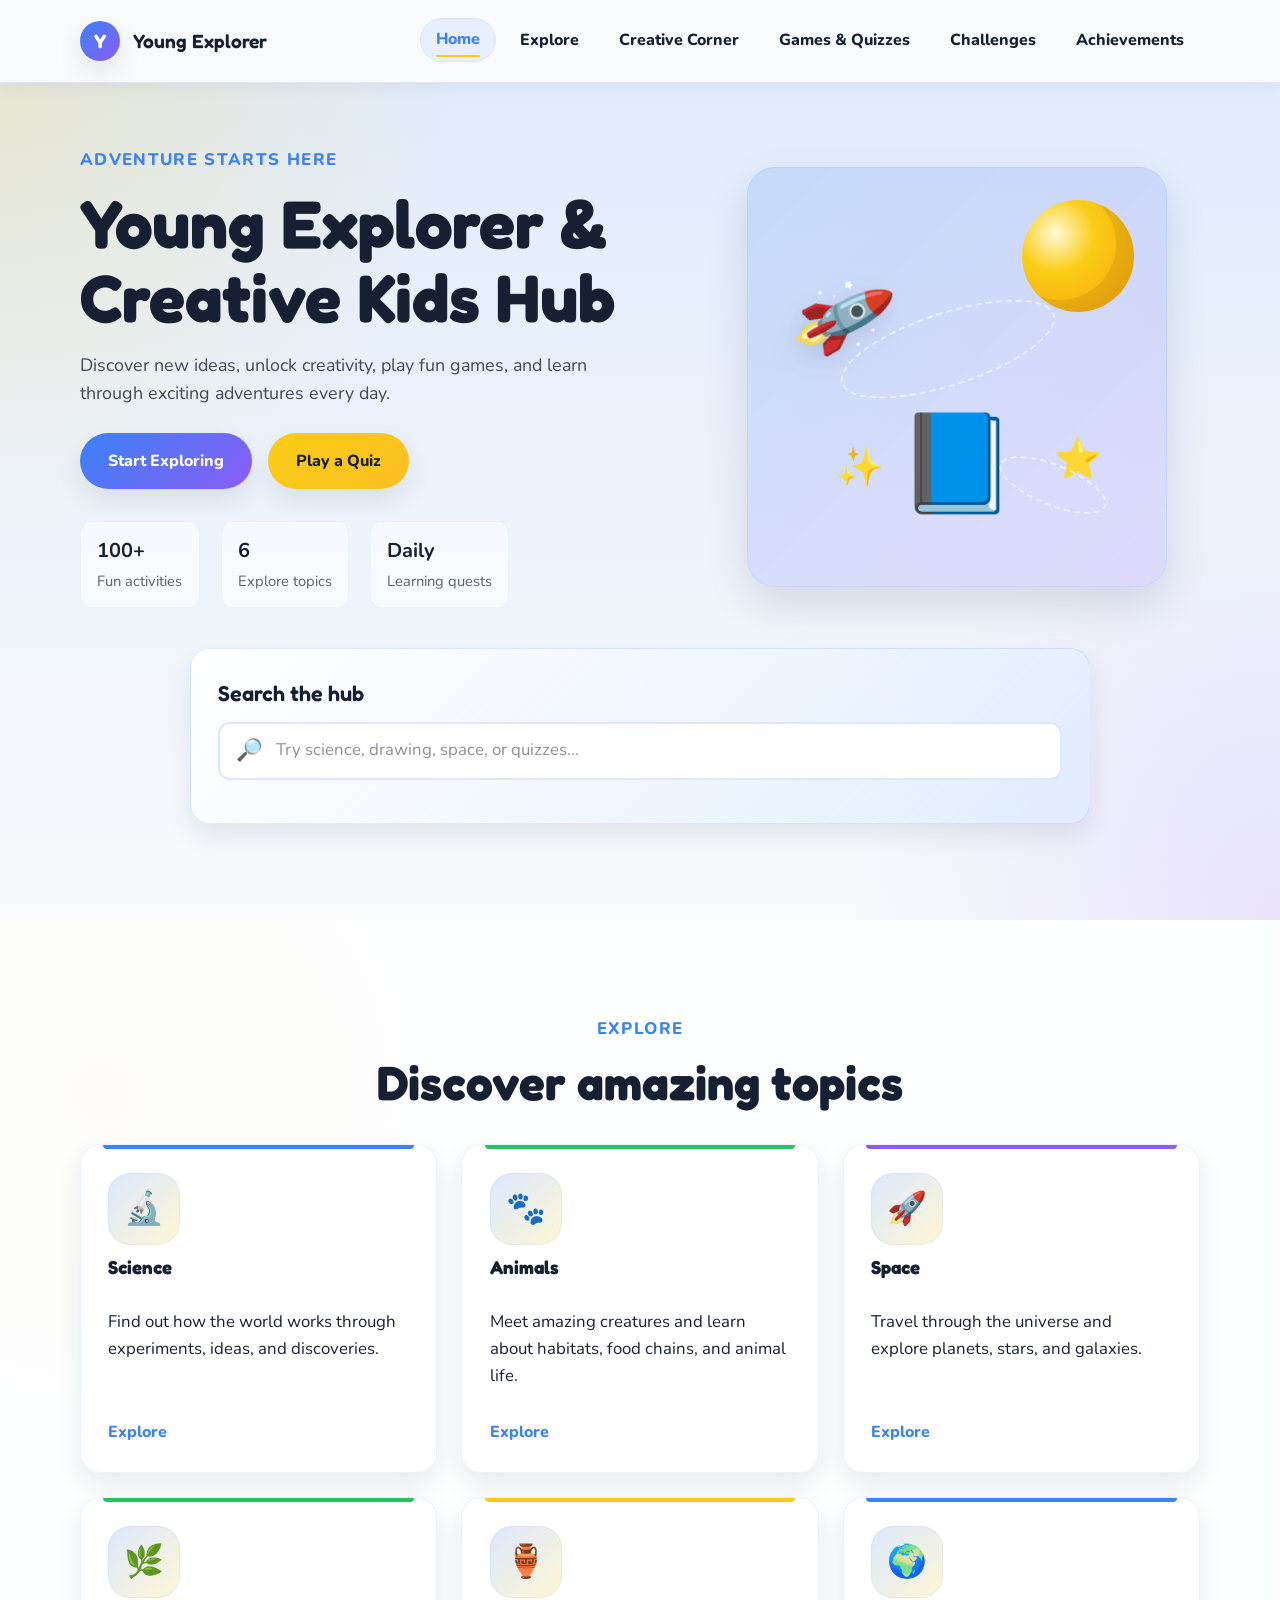
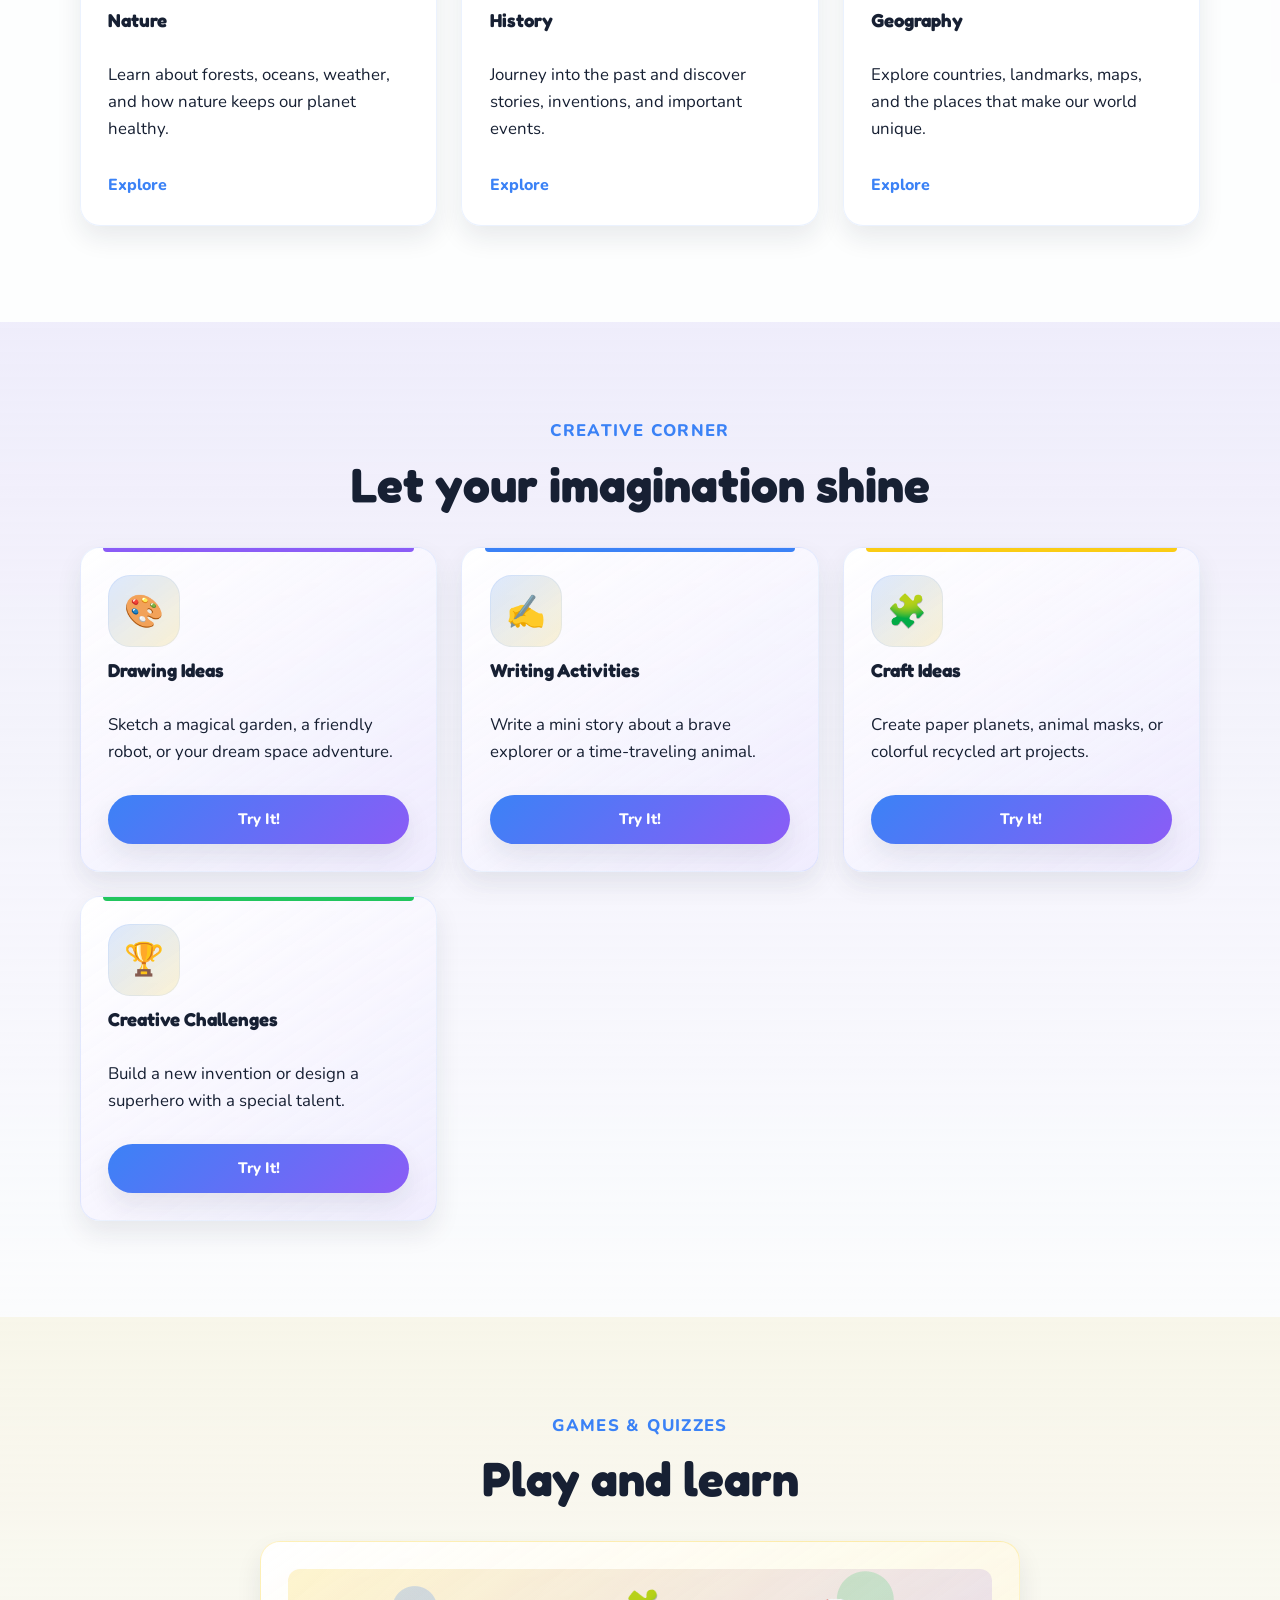
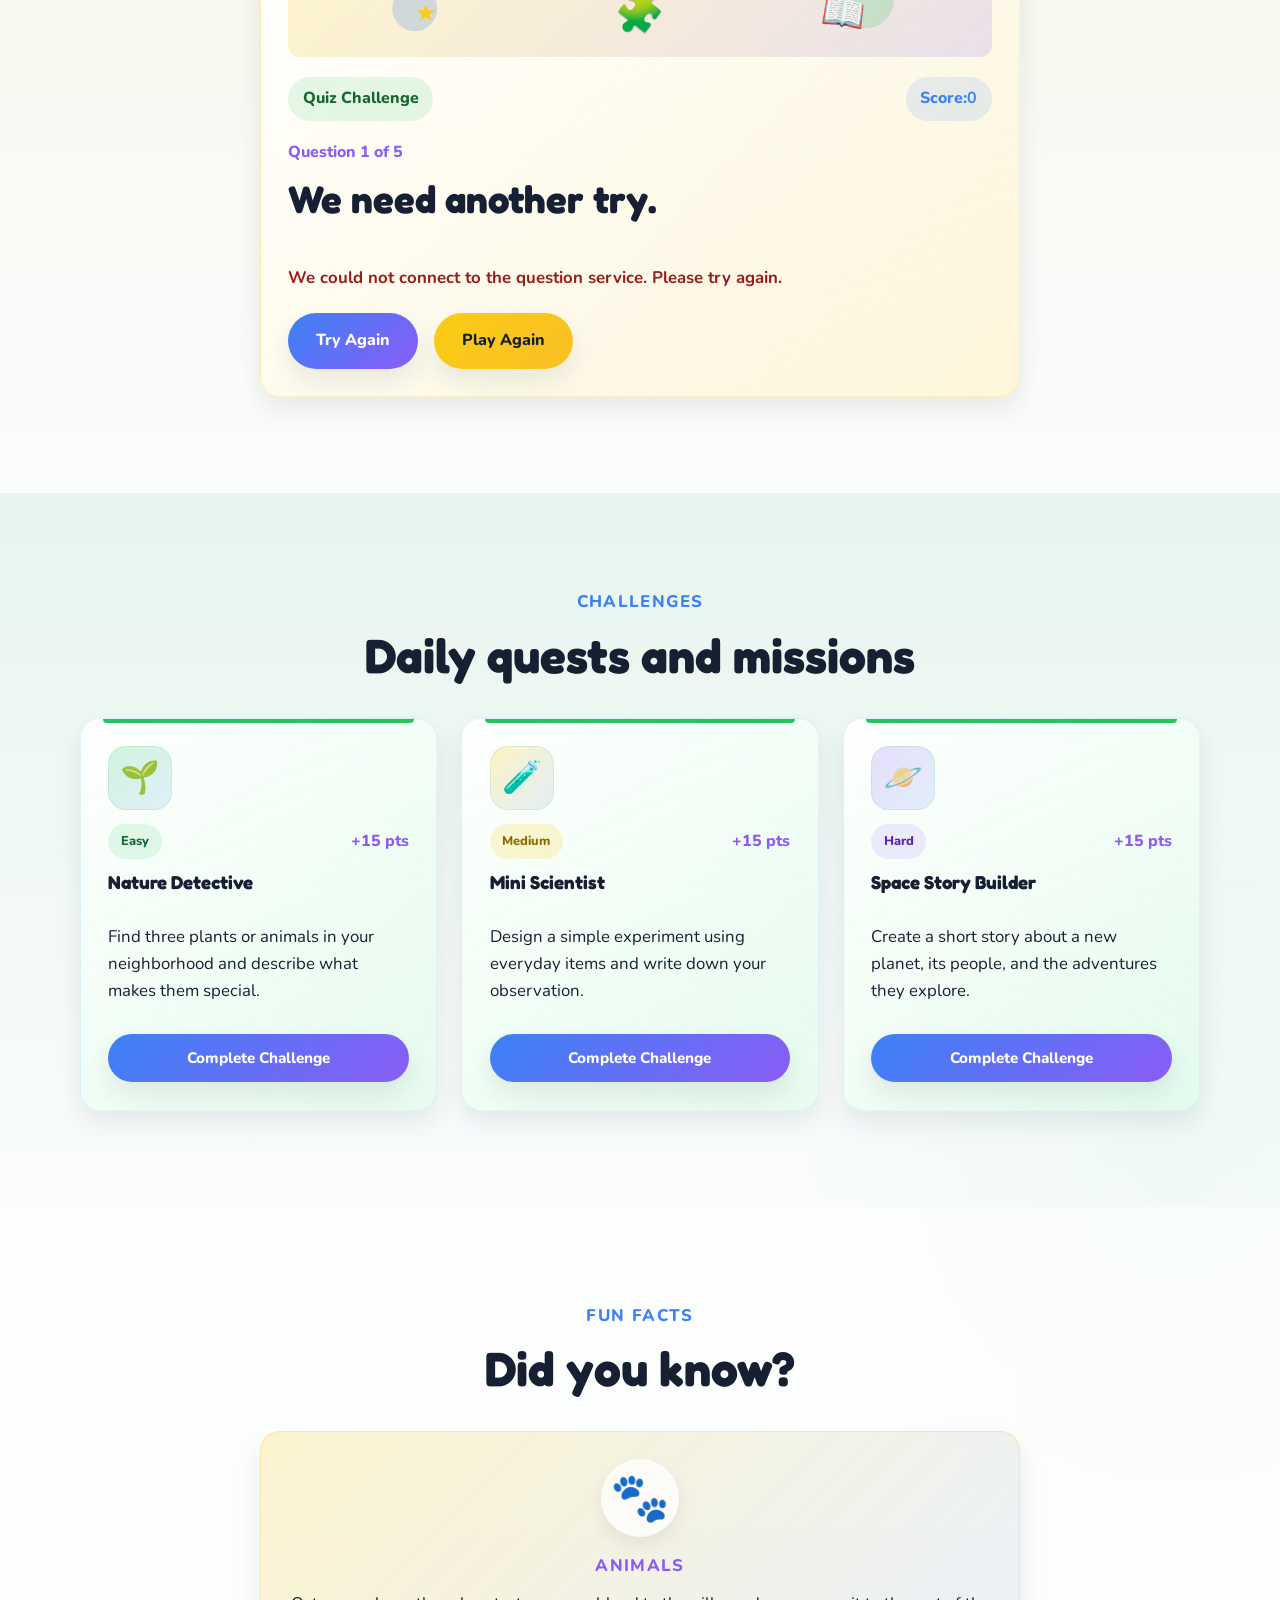
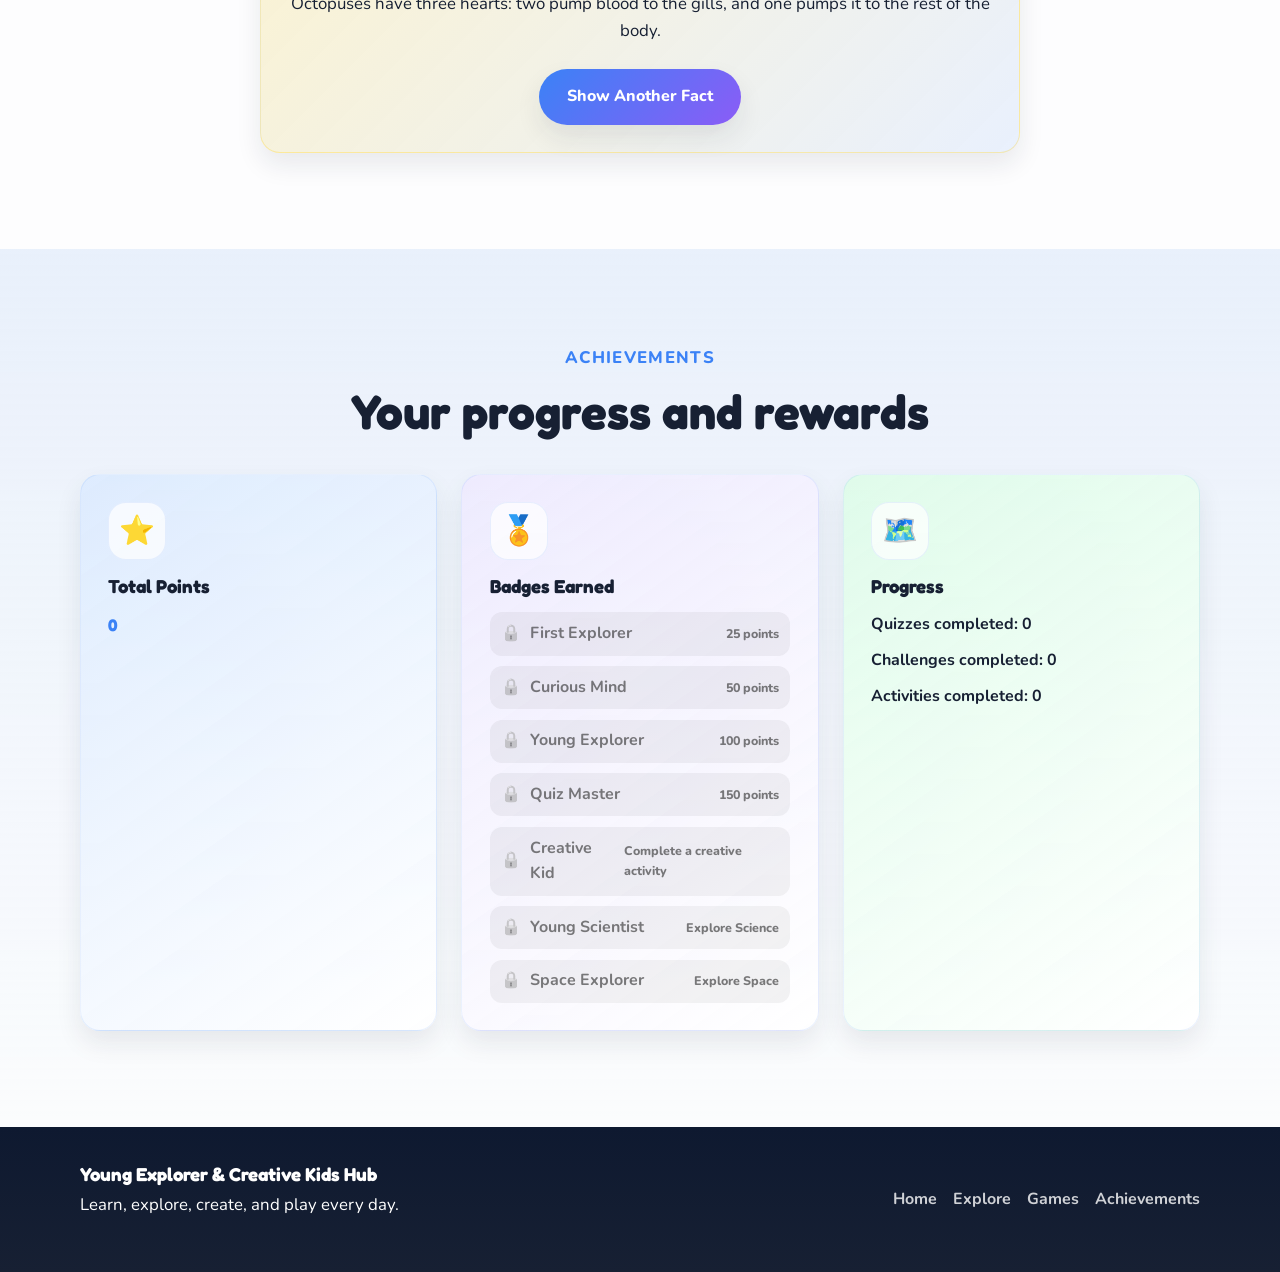
==== index.html @ 670e24b5 "Add Young Explorer Creative Kids Hub" ====
<!DOCTYPE html>
<html lang="en">
  <head>
    <meta charset="UTF-8" />
    <meta name="viewport" content="width=device-width, initial-scale=1.0" />
    <meta
      name="description"
      content="Young Explorer & Creative Kids Hub is a playful educational website for children to explore, create, learn, and earn rewards."
    />
    <title>Young Explorer & Creative Kids Hub</title>
    <link rel="preconnect" href="https://fonts.googleapis.com" />
    <link rel="preconnect" href="https://fonts.gstatic.com" crossorigin />
    <link
      href="https://fonts.googleapis.com/css2?family=Fredoka:wght@400;500;600;700&family=Nunito:wght@400;600;700;800&display=swap"
      rel="stylesheet"
    />
    <link rel="stylesheet" href="style.css?v=motion" />
  </head>
  <body>
    <header class="site-header">
      <nav class="navbar container" aria-label="Main navigation">
        <a href="#home" class="brand" aria-label="Young Explorer & Creative Kids Hub home">
          <span class="brand-mark">Y</span>
          <span>Young Explorer</span>
        </a>

        <button class="nav-toggle" aria-label="Toggle navigation menu" aria-expanded="false">
          <span></span>
          <span></span>
          <span></span>
        </button>

        <div class="nav-menu">
          <ul class="nav-list">
            <li><a href="#home">Home</a></li>
            <li><a href="#explore">Explore</a></li>
            <li><a href="#creative-corner">Creative Corner</a></li>
            <li><a href="#games">Games &amp; Quizzes</a></li>
            <li><a href="#challenges">Challenges</a></li>
            <li><a href="#achievements">Achievements</a></li>
          </ul>
        </div>
      </nav>
    </header>

    <main>
      <section id="home" class="hero-section section">
        <div class="container hero-grid">
          <div class="hero-content">
            <p class="eyebrow">Adventure starts here</p>
            <h1>Young Explorer &amp; Creative Kids Hub</h1>
            <p class="hero-text">
              Discover new ideas, unlock creativity, play fun games, and learn through exciting adventures every day.
            </p>
            <div class="hero-actions">
              <a href="#explore" class="btn btn-primary">Start Exploring</a>
              <a href="#games" class="btn btn-secondary">Play a Quiz</a>
            </div>
            <ul class="quick-stats" aria-label="Learning highlights">
              <li><strong>100+</strong><span>Fun activities</span></li>
              <li><strong>6</strong><span>Explore topics</span></li>
              <li><strong>Daily</strong><span>Learning quests</span></li>
            </ul>
          </div>

          <div class="hero-visual" aria-label="Illustration of a happy child learning and exploring">
            <div class="hero-card main-illustration">
              <div class="planet"></div>
              <div class="rocket">🚀</div>
              <div class="sparkle sparkle-one">✨</div>
              <div class="sparkle sparkle-two">⭐</div>
              <div class="book">📘</div>
            </div>
          </div>
        </div>

        <div class="container search-container">
          <div class="search-panel info-card">
            <label class="search-label" for="site-search">Search the hub</label>
            <div class="search-input-wrap">
              <span class="search-icon" aria-hidden="true">🔎</span>
              <input
                type="search"
                id="site-search"
                class="search-input"
                placeholder="Try science, drawing, space, or quizzes..."
                autocomplete="off"
              />
            </div>
            <div class="search-results" id="search-results" aria-live="polite" hidden></div>
          </div>
        </div>
      </section>

      <section id="explore" class="section">
        <div class="container">
          <div class="section-heading">
            <p class="eyebrow">Explore</p>
            <h2>Discover amazing topics</h2>
          </div>

          <div class="card-grid explore-grid">
            <article class="info-card topic-card">
              <div class="card-icon">🔬</div>
              <h3>Science</h3>
              <p>Find out how the world works through experiments, ideas, and discoveries.</p>
              <button type="button" class="text-link explore-btn" data-topic="science">Explore</button>
            </article>

            <article class="info-card topic-card">
              <div class="card-icon">🐾</div>
              <h3>Animals</h3>
              <p>Meet amazing creatures and learn about habitats, food chains, and animal life.</p>
              <button type="button" class="text-link explore-btn" data-topic="animals">Explore</button>
            </article>

            <article class="info-card topic-card">
              <div class="card-icon">🚀</div>
              <h3>Space</h3>
              <p>Travel through the universe and explore planets, stars, and galaxies.</p>
              <button type="button" class="text-link explore-btn" data-topic="space">Explore</button>
            </article>

            <article class="info-card topic-card">
              <div class="card-icon">🌿</div>
              <h3>Nature</h3>
              <p>Learn about forests, oceans, weather, and how nature keeps our planet healthy.</p>
              <button type="button" class="text-link explore-btn" data-topic="nature">Explore</button>
            </article>

            <article class="info-card topic-card">
              <div class="card-icon">🏺</div>
              <h3>History</h3>
              <p>Journey into the past and discover stories, inventions, and important events.</p>
              <button type="button" class="text-link explore-btn" data-topic="history">Explore</button>
            </article>

            <article class="info-card topic-card">
              <div class="card-icon">🌍</div>
              <h3>Geography</h3>
              <p>Explore countries, landmarks, maps, and the places that make our world unique.</p>
              <button type="button" class="text-link explore-btn" data-topic="geography">Explore</button>
            </article>
          </div>

          <aside class="topic-detail-panel info-card" id="topic-detail" aria-live="polite" hidden>
            <p class="topic-detail-label">Topic Spotlight</p>
            <h3 id="topic-detail-title">Choose a topic</h3>
            <p id="topic-detail-text">Select a category above to search for something new to learn.</p>
            <form class="topic-search-form" id="topic-search-form">
              <label class="topic-search-label" for="topic-search-input">Search <span id="selected-topic-label">this category</span></label>
              <div class="topic-search-controls">
                <input type="search" id="topic-search-input" class="topic-search-input" placeholder="Choose a category first..." autocomplete="off" disabled />
                <button type="submit" class="btn btn-small btn-primary" id="topic-search-button" disabled>Search Topic</button>
              </div>
            </form>
            <div class="topic-library-actions">
              <button type="button" class="btn btn-small btn-secondary" id="discover-topic-button" disabled>✨ Discover Something New</button>
            </div>
            <div class="topic-search-status" id="topic-search-status" aria-live="polite"></div>
            <div class="recent-searches" id="recent-searches" hidden>
              <p class="topic-result-meta">Recent Searches</p>
              <div class="recent-search-list" id="recent-search-list"></div>
            </div>
            <div class="topic-result" id="topic-result" hidden>
              <div class="topic-result-content">
                <p class="topic-result-meta" id="topic-result-meta"></p>
                <h3 id="topic-result-title"></h3>
                <p id="topic-result-explanation"></p>
              </div>
              <img class="topic-result-thumbnail" id="topic-result-thumbnail" alt="" hidden />
              <div class="related-topics" id="related-topics" hidden>
                <p class="topic-result-meta">Related Topics</p>
                <div class="related-topic-list" id="related-topic-list"></div>
              </div>
              <a class="text-link" id="topic-result-link" href="#" target="_blank" rel="noreferrer">Read more</a>
            </div>
          </aside>
        </div>
      </section>

      <section id="creative-corner" class="section section-alt">
        <div class="container">
          <div class="section-heading">
            <p class="eyebrow">Creative Corner</p>
            <h2>Let your imagination shine</h2>
          </div>

          <div class="card-grid creative-grid">
            <article class="info-card creative-card">
              <div class="card-icon">🎨</div>
              <h3>Drawing Ideas</h3>
              <p>Sketch a magical garden, a friendly robot, or your dream space adventure.</p>
              <button type="button" class="btn btn-small btn-primary creative-btn" data-activity="drawing">Try It!</button>
            </article>

            <article class="info-card creative-card">
              <div class="card-icon">✍️</div>
              <h3>Writing Activities</h3>
              <p>Write a mini story about a brave explorer or a time-traveling animal.</p>
              <button type="button" class="btn btn-small btn-primary creative-btn" data-activity="writing">Try It!</button>
            </article>

            <article class="info-card creative-card">
              <div class="card-icon">🧩</div>
              <h3>Craft Ideas</h3>
              <p>Create paper planets, animal masks, or colorful recycled art projects.</p>
              <button type="button" class="btn btn-small btn-primary creative-btn" data-activity="craft">Try It!</button>
            </article>

            <article class="info-card creative-card">
              <div class="card-icon">🏆</div>
              <h3>Creative Challenges</h3>
              <p>Build a new invention or design a superhero with a special talent.</p>
              <button type="button" class="btn btn-small btn-primary creative-btn" data-activity="challenge">Try It!</button>
            </article>
          </div>

          <aside class="creative-detail-panel info-card" id="creative-detail" aria-live="polite" hidden>
            <p class="creative-detail-label">Creative Spark</p>
            <h3 id="creative-detail-title">Drawing Ideas</h3>
            <p id="creative-detail-text">
              Draw a magical city in the clouds with colorful homes, flying cars, and a rainbow sky.
            </p>
          </aside>
        </div>
      </section>

      <section id="games" class="section">
        <div class="container">
          <div class="section-heading">
            <p class="eyebrow">Games &amp; Quizzes</p>
            <h2>Play and learn</h2>
          </div>

          <div class="quiz-panel info-card">
            <div class="section-visual quiz-visual" aria-hidden="true">
              <span class="quiz-visual-star">★</span>
              <span class="quiz-visual-puzzle">🧩</span>
              <span class="quiz-visual-book">📖</span>
            </div>
            <div class="quiz-header">
              <span class="quiz-badge">Quiz Challenge</span>
              <span class="score-pill">Score: <strong id="score-value">0</strong></span>
            </div>

            <div class="quiz-progress" id="quiz-progress">Preparing question 1 of 5...</div>
            <h3 class="quiz-question" id="quiz-question">Loading a fresh question...</h3>

            <div class="quiz-options" id="quiz-options" aria-label="Quiz answer choices">
              <button type="button" class="quiz-option" data-index="0">Earth</button>
              <button type="button" class="quiz-option" data-index="1">Mars</button>
              <button type="button" class="quiz-option" data-index="2">Venus</button>
              <button type="button" class="quiz-option" data-index="3">Jupiter</button>
            </div>

            <div class="quiz-feedback" id="quiz-feedback" aria-live="polite" aria-busy="true">
              Finding a new question for you...
            </div>

            <div class="quiz-actions">
              <button type="button" class="btn btn-primary" id="next-btn" hidden>Next Question</button>
              <button type="button" class="btn btn-secondary" id="play-again-btn">Play Again</button>
            </div>
          </div>
        </div>
      </section>

      <section id="challenges" class="section section-alt">
        <div class="container">
          <div class="section-heading">
            <p class="eyebrow">Challenges</p>
            <h2>Daily quests and missions</h2>
          </div>

          <div class="card-grid challenge-grid">
            <article class="info-card challenge-card" data-challenge-id="nature-detective">
              <div class="challenge-visual" aria-hidden="true">🌱</div>
              <div class="challenge-topline">
                <span class="challenge-tag easy">Easy</span>
                <span class="points">+15 pts</span>
              </div>
              <h3>Nature Detective</h3>
              <p>Find three plants or animals in your neighborhood and describe what makes them special.</p>
              <button type="button" class="btn btn-small btn-primary challenge-complete-btn" data-challenge-id="nature-detective">Complete Challenge</button>
            </article>

            <article class="info-card challenge-card" data-challenge-id="mini-scientist">
              <div class="challenge-visual" aria-hidden="true">🧪</div>
              <div class="challenge-topline">
                <span class="challenge-tag medium">Medium</span>
                <span class="points">+15 pts</span>
              </div>
              <h3>Mini Scientist</h3>
              <p>Design a simple experiment using everyday items and write down your observation.</p>
              <button type="button" class="btn btn-small btn-primary challenge-complete-btn" data-challenge-id="mini-scientist">Complete Challenge</button>
            </article>

            <article class="info-card challenge-card" data-challenge-id="space-story-builder">
              <div class="challenge-visual" aria-hidden="true">🪐</div>
              <div class="challenge-topline">
                <span class="challenge-tag hard">Hard</span>
                <span class="points">+15 pts</span>
              </div>
              <h3>Space Story Builder</h3>
              <p>Create a short story about a new planet, its people, and the adventures they explore.</p>
              <button type="button" class="btn btn-small btn-primary challenge-complete-btn" data-challenge-id="space-story-builder">Complete Challenge</button>
            </article>
          </div>
        </div>
      </section>

      <section id="fun-facts" class="section">
        <div class="container">
          <div class="section-heading">
            <p class="eyebrow">Fun Facts</p>
            <h2>Did you know?</h2>
          </div>

          <div class="fact-card info-card">
            <div class="fact-icon" id="fact-icon" aria-hidden="true">🐾</div>
            <p class="fact-category" id="fact-category">Animals</p>
            <p class="fact-text" id="fact-text">
              Octopuses have three hearts: two pump blood to the gills, and one pumps it to the rest of the body.
            </p>
            <button type="button" class="btn btn-primary" id="another-fact-btn">Show Another Fact</button>
          </div>
        </div>
      </section>

      <section id="achievements" class="section section-alt">
        <div class="container">
          <div class="section-heading">
            <p class="eyebrow">Achievements</p>
            <h2>Your progress and rewards</h2>
          </div>

          <div class="achievements-grid">
            <div class="achievement-summary info-card">
              <div class="achievement-visual" aria-hidden="true">⭐</div>
              <h3>Total Points</h3>
              <p class="big-number" id="total-points-value">0</p>
            </div>

            <div class="achievement-summary info-card">
              <div class="achievement-visual" aria-hidden="true">🏅</div>
              <h3>Badges Earned</h3>
              <ul class="badge-list" id="badge-list" aria-live="polite"></ul>
            </div>

            <div class="achievement-summary info-card">
              <div class="achievement-visual" aria-hidden="true">🗺️</div>
              <h3>Progress</h3>
              <ul class="stat-list">
                <li>Quizzes completed: <strong id="quizzes-completed">0</strong></li>
                <li>Challenges completed: <strong id="challenges-completed">0</strong></li>
                <li>Activities completed: <strong id="activities-completed">0</strong></li>
              </ul>
            </div>
          </div>
        </div>
      </section>
    </main>

    <footer class="site-footer">
      <div class="container footer-content">
        <div>
          <h3>Young Explorer &amp; Creative Kids Hub</h3>
          <p>Learn, explore, create, and play every day.</p>
        </div>
        <nav aria-label="Footer navigation">
          <ul class="footer-links">
            <li><a href="#home">Home</a></li>
            <li><a href="#explore">Explore</a></li>
            <li><a href="#games">Games</a></li>
            <li><a href="#achievements">Achievements</a></li>
          </ul>
        </nav>
      </div>
    </footer>

    <script src="script.js?v=topic-explorer"></script>
  </body>
</html>
---- style.css ----
:root {
  --sky-blue: #3B82F6;
  --bright-yellow: #FACC15;
  --green: #22C55E;
  --purple: #8B5CF6;
  --light-bg: #F8FAFC;
  --dark-navy: #172033;
  --white: #FFFFFF;
  --light-blue: #DBEAFE;
  --light-yellow: #FEF3C7;
  --light-green: #DCFCE7;
  --light-purple: #EDE9FE;
  --shadow-soft: 0 18px 42px rgba(23, 32, 51, 0.13);
  --shadow-card: 0 12px 26px rgba(23, 32, 51, 0.09);
  --shadow-hover: 0 20px 34px rgba(23, 32, 51, 0.14);
  --radius-lg: 28px;
  --radius-md: 20px;
  --radius-sm: 12px;
}

* {
  box-sizing: border-box;
}

@keyframes fadeUp {
  from {
    opacity: 0;
    transform: translateY(14px);
  }
  to {
    opacity: 1;
    transform: translateY(0);
  }
}

@keyframes visualFloat {
  0%,
  100% {
    transform: translateY(0) rotate(0deg);
  }
  50% {
    transform: translateY(-6px) rotate(1deg);
  }
}

@keyframes rocketFloat {
  0%,
  100% {
    transform: translateY(0) rotate(18deg);
  }
  50% {
    transform: translateY(-6px) rotate(20deg);
  }
}

@keyframes bookFloat {
  0%,
  100% {
    transform: translateX(-50%) translateY(0);
  }
  50% {
    transform: translateX(-50%) translateY(-5px);
  }
}

@keyframes contentReveal {
  from {
    opacity: 0;
    transform: translateY(8px);
  }
  to {
    opacity: 1;
    transform: translateY(0);
  }
}

@keyframes badgeUnlock {
  0% {
    opacity: 0.5;
    transform: scale(0.96);
  }
  60% {
    transform: scale(1.03);
  }
  100% {
    opacity: 1;
    transform: scale(1);
  }
}

html {
  scroll-behavior: smooth;
}

main section[id] {
  scroll-margin-top: 90px;
}

body {
  margin: 0;
  font-family: "Nunito", sans-serif;
  background:
    radial-gradient(circle at 8% 18%, rgba(250, 204, 21, 0.08), transparent 22rem),
    radial-gradient(circle at 92% 72%, rgba(34, 197, 94, 0.07), transparent 24rem),
    var(--light-bg);
  color: var(--dark-navy);
  line-height: 1.6;
}

img {
  max-width: 100%;
  display: block;
}

a {
  color: inherit;
  text-decoration: none;
}

a:focus-visible,
button:focus-visible {
  outline: 3px solid var(--sky-blue);
  box-shadow: 0 0 0 6px rgba(250, 204, 21, 0.42);
  outline-offset: 3px;
}

button,
input {
  font: inherit;
}

h1,
h2,
h3 {
  margin-top: 0;
  font-family: "Fredoka", sans-serif;
  line-height: 1.1;
  color: var(--dark-navy);
}

p {
  margin-top: 0;
}

.container {
  width: min(1120px, calc(100% - 2rem));
  margin: 0 auto;
}

.section {
  position: relative;
  padding: 6rem 0;
}

.section-alt {
  background: linear-gradient(180deg, rgba(59, 130, 246, 0.06), rgba(139, 92, 246, 0.04));
}

#explore {
  background: rgba(255, 255, 255, 0.7);
}

#creative-corner {
  background: linear-gradient(180deg, rgba(139, 92, 246, 0.08), rgba(255, 255, 255, 0.4));
}

#games {
  background: linear-gradient(180deg, rgba(250, 204, 21, 0.08), rgba(255, 255, 255, 0.4));
}

#challenges {
  background: linear-gradient(180deg, rgba(34, 197, 94, 0.08), rgba(255, 255, 255, 0.4));
}

#fun-facts {
  background: rgba(255, 255, 255, 0.7);
}

#achievements {
  background: linear-gradient(180deg, rgba(59, 130, 246, 0.08), rgba(255, 255, 255, 0.4));
}

.section-heading {
  margin-bottom: 2.25rem;
  text-align: center;
}

.eyebrow {
  margin-bottom: 0.8rem;
  font-size: 0.85rem;
  font-weight: 800;
  letter-spacing: 0.08em;
  text-transform: uppercase;
  color: var(--sky-blue);
}

.section-heading h2 {
  margin-bottom: 0;
  font-size: clamp(2rem, 4vw, 3rem);
}

.site-header {
  position: sticky;
  top: 0;
  z-index: 20;
  background: rgba(248, 250, 252, 0.88);
  backdrop-filter: blur(14px);
  border-bottom: 1px solid rgba(59, 130, 246, 0.14);
  box-shadow: 0 4px 18px rgba(23, 32, 51, 0.05);
}

.navbar {
  display: flex;
  align-items: center;
  justify-content: space-between;
  gap: 1rem;
  min-height: 82px;
}

.brand {
  display: inline-flex;
  align-items: center;
  gap: 0.8rem;
  font-family: "Fredoka", sans-serif;
  font-size: 1.2rem;
  font-weight: 600;
}

.brand-mark {
  display: inline-flex;
  align-items: center;
  justify-content: center;
  width: 2.5rem;
  height: 2.5rem;
  border-radius: 50%;
  background: linear-gradient(135deg, var(--sky-blue), var(--purple));
  color: var(--white);
  font-weight: 700;
  box-shadow: var(--shadow-card);
}

.nav-menu {
  display: flex;
  align-items: center;
}

.nav-list {
  display: flex;
  align-items: center;
  gap: 0.5rem;
  list-style: none;
  margin: 0;
  padding: 0;
}

.nav-list a {
  position: relative;
  display: inline-flex;
  align-items: center;
  justify-content: center;
  min-height: 44px;
  padding: 0.6rem 1rem;
  border-radius: 999px;
  font-weight: 800;
  color: var(--dark-navy);
  transition: background-color 0.2s ease, color 0.2s ease, transform 0.2s ease, box-shadow 0.2s ease;
}

.nav-list a:hover,
.nav-list a:focus-visible,
.nav-list a.active {
  background: rgba(59, 130, 246, 0.09);
  color: var(--sky-blue);
  transform: translateY(-1px);
  box-shadow: inset 0 0 0 1px rgba(59, 130, 246, 0.08);
}

.nav-list a::after {
  position: absolute;
  right: 1rem;
  bottom: 0.35rem;
  left: 1rem;
  height: 2px;
  border-radius: 2px;
  background: var(--bright-yellow);
  content: "";
  transform: scaleX(0);
  transition: transform 0.2s ease;
}

.nav-list a:hover::after,
.nav-list a:focus-visible::after,
.nav-list a.active::after {
  transform: scaleX(1);
}

.nav-toggle {
  display: none;
  width: 48px;
  height: 48px;
  border: 0;
  border-radius: 14px;
  background: linear-gradient(135deg, var(--light-blue), rgba(59, 130, 246, 0.12));
  cursor: pointer;
  box-shadow: var(--shadow-card);
}

.nav-toggle span {
  display: block;
  width: 22px;
  height: 2.5px;
  margin: 5px auto;
  background: var(--dark-navy);
  border-radius: 2px;
}

.hero-section {
  padding-top: 4rem;
  background:
    radial-gradient(circle at top left, rgba(250, 204, 21, 0.18), transparent 30%),
    radial-gradient(circle at bottom right, rgba(139, 92, 246, 0.14), transparent 28%),
    linear-gradient(180deg, rgba(59, 130, 246, 0.12), rgba(248, 250, 252, 1));
}

.hero-grid {
  display: grid;
  grid-template-columns: 1.1fr 0.9fr;
  gap: 2.5rem;
  align-items: center;
}

.hero-content,
.hero-visual,
.search-container {
  animation: fadeUp 0.6s ease both;
}

.hero-visual {
  animation-delay: 0.12s;
}

.search-container {
  animation-delay: 0.22s;
}

.search-container {
  margin-top: 2.5rem;
}

.info-card.search-panel {
  max-width: 900px;
  margin: 0 auto;
  background: linear-gradient(135deg, rgba(255, 255, 255, 0.98), rgba(219, 234, 254, 0.72));
  border: 1px solid rgba(59, 130, 246, 0.14);
}

.search-label {
  display: block;
  margin-bottom: 0.7rem;
  font-family: "Fredoka", sans-serif;
  font-size: 1.35rem;
  font-weight: 600;
}

.search-input-wrap {
  display: flex;
  align-items: center;
  gap: 0.7rem;
  min-height: 58px;
  padding: 0 1rem;
  border: 2px solid rgba(59, 130, 246, 0.18);
  border-radius: var(--radius-sm);
  background: var(--white);
  transition: border-color 0.2s ease, box-shadow 0.2s ease;
}

.search-input-wrap:focus-within {
  border-color: var(--sky-blue);
  box-shadow: 0 0 0 4px rgba(59, 130, 246, 0.12);
}

.search-icon {
  font-size: 1.35rem;
}

.search-input {
  width: 100%;
  min-width: 0;
  border: 0;
  outline: 0;
  color: var(--dark-navy);
  background: transparent;
  font-size: 1.05rem;
}

.search-input::placeholder {
  color: rgba(23, 32, 51, 0.5);
}

.search-results {
  display: grid;
  gap: 0.75rem;
  margin-top: 1rem;
}

.search-result,
.search-empty {
  padding: 0.95rem 1rem;
  border-radius: var(--radius-sm);
  background: rgba(59, 130, 246, 0.06);
}

.search-result {
  display: flex;
  align-items: center;
  justify-content: space-between;
  gap: 1rem;
}

.search-result h3 {
  margin-bottom: 0.2rem;
  font-size: 1.1rem;
}

.search-result p,
.search-empty {
  margin-bottom: 0;
  color: rgba(23, 32, 51, 0.72);
}

.search-result-category {
  margin: 0;
  color: var(--purple);
  font-size: 0.78rem;
  font-weight: 800;
  letter-spacing: 0.06em;
  text-transform: uppercase;
}

.hero-content h1 {
  font-size: clamp(2.5rem, 6vw, 4.2rem);
  margin-bottom: 1rem;
}

.eyebrow,
.hero-text,
.info-card p,
.fact-text,
.site-footer p,
.quiz-feedback {
  font-size: 1.05rem;
}

.hero-text {
  max-width: 560px;
  color: rgba(23, 32, 51, 0.8);
  margin-bottom: 1.6rem;
  font-size: 1.12rem;
}

.hero-actions {
  display: flex;
  flex-wrap: wrap;
  gap: 1rem;
  margin-bottom: 2rem;
}

.btn {
  display: inline-flex;
  align-items: center;
  justify-content: center;
  border: none;
  border-radius: 999px;
  padding: 0.95rem 1.75rem;
  font-size: 1rem;
  font-weight: 800;
  cursor: pointer;
  transition: transform 0.2s ease, box-shadow 0.2s ease, filter 0.2s ease;
  box-shadow: var(--shadow-card);
}

.btn:hover,
.btn:focus-visible {
  transform: translateY(-2px);
  filter: saturate(1.12) brightness(1.03);
  box-shadow: var(--shadow-hover);
}

.btn:active {
  transform: translateY(0);
  box-shadow: var(--shadow-card);
}

.btn:active {
  scale: 0.98;
}

.btn-small {
  padding: 0.75rem 1.2rem;
  font-size: 0.95rem;
}

.btn-primary {
  background: linear-gradient(135deg, var(--sky-blue), var(--purple));
  color: var(--white);
}

.btn-secondary {
  background: linear-gradient(135deg, var(--bright-yellow), #fbbf24);
  color: var(--dark-navy);
}

.quick-stats {
  list-style: none;
  display: flex;
  flex-wrap: wrap;
  gap: 1.3rem;
  margin: 0;
  padding: 0;
}

.quick-stats li {
  display: flex;
  flex-direction: column;
  gap: 0.2rem;
  min-width: 120px;
  padding: 0.8rem 1rem;
  background: rgba(255, 255, 255, 0.5);
  border-radius: var(--radius-sm);
  border: 1px solid rgba(23, 32, 51, 0.04);
}

.quick-stats strong {
  font-size: 1.25rem;
  color: var(--dark-navy);
}

.quick-stats span {
  color: rgba(23, 32, 51, 0.7);
  font-size: 0.92rem;
}

.hero-visual {
  display: flex;
  justify-content: center;
}

.hero-card {
  position: relative;
  width: min(420px, 100%);
  min-height: 420px;
  border-radius: var(--radius-lg);
  background: linear-gradient(135deg, rgba(59, 130, 246, 0.18), rgba(139, 92, 246, 0.16));
  box-shadow: var(--shadow-soft);
  overflow: hidden;
  border: 1px solid rgba(59, 130, 246, 0.08);
}

.hero-card::before,
.hero-card::after {
  position: absolute;
  border: 2px dashed rgba(255, 255, 255, 0.55);
  border-radius: 50%;
  content: "";
}

.hero-card::before {
  width: 220px;
  height: 70px;
  top: 9rem;
  left: 5.5rem;
  transform: rotate(-18deg);
}

.hero-card::after {
  width: 110px;
  height: 38px;
  right: 3.5rem;
  bottom: 5rem;
  transform: rotate(22deg);
}

.hero-card .planet {
  animation: visualFloat 4.8s ease-in-out infinite;
}

.hero-card .rocket {
  animation: rocketFloat 4.8s ease-in-out 0.6s infinite;
}

.hero-card .book {
  animation: bookFloat 4.8s ease-in-out 1.1s infinite;
}

.planet {
  position: absolute;
  right: 2rem;
  top: 2rem;
  width: 112px;
  height: 112px;
  border-radius: 50%;
  background: radial-gradient(circle at 30% 30%, #fff9d6, #facc15 35%, #f59e0b 100%);
  box-shadow: inset -18px -12px 0 rgba(0, 0, 0, 0.08);
}

.rocket {
  position: absolute;
  left: 3rem;
  top: 5.8rem;
  font-size: 4.6rem;
  transform: rotate(18deg);
  filter: drop-shadow(0 10px 14px rgba(23, 32, 51, 0.14));
}

.sparkle {
  position: absolute;
  font-size: 2.4rem;
}

.sparkle-one {
  left: 5.5rem;
  bottom: 5.5rem;
}

.sparkle-two {
  right: 4rem;
  bottom: 6rem;
}

.book {
  position: absolute;
  left: 50%;
  bottom: 2.8rem;
  transform: translateX(-50%);
  font-size: 6rem;
}

.card-grid {
  display: grid;
  gap: 1.5rem;
}

.explore-grid,
.creative-grid,
.challenge-grid {
  grid-template-columns: repeat(3, minmax(0, 1fr));
}

.info-card {
  position: relative;
  isolation: isolate;
  background: rgba(255, 255, 255, 0.94);
  border-radius: var(--radius-md);
  padding: 1.7rem;
  box-shadow: var(--shadow-card);
  border: 1px solid rgba(59, 130, 246, 0.1);
  transition: transform 0.24s ease, box-shadow 0.24s ease, border-color 0.24s ease;
}

.info-card:hover {
  transform: translateY(-5px);
  box-shadow: var(--shadow-hover);
  border-color: rgba(59, 130, 246, 0.2);
}

.topic-card:hover .card-icon,
.creative-card:hover .card-icon,
.challenge-card:hover .challenge-visual {
  transform: translateY(-3px) rotate(-2deg);
}

.card-icon,
.challenge-visual {
  transition: transform 0.24s ease, box-shadow 0.24s ease;
}

.topic-card,
.creative-card,
.challenge-card {
  display: flex;
  flex-direction: column;
  gap: 0.8rem;
  min-height: 286px;
  overflow: hidden;
}

.topic-card::before,
.creative-card::before,
.challenge-card::before {
  position: absolute;
  top: 0;
  right: 1.4rem;
  left: 1.4rem;
  height: 4px;
  border-radius: 0 0 8px 8px;
  background: var(--card-accent, var(--sky-blue));
  content: "";
}

.topic-card:nth-child(2) {
  --card-accent: var(--green);
}

.topic-card:nth-child(3) {
  --card-accent: var(--purple);
}

.topic-card:nth-child(4) {
  --card-accent: var(--green);
}

.topic-card:nth-child(5) {
  --card-accent: var(--bright-yellow);
}

.topic-card:nth-child(6) {
  --card-accent: var(--sky-blue);
}

.creative-card {
  --card-accent: var(--purple);
  background: linear-gradient(145deg, rgba(255, 255, 255, 0.97), rgba(237, 233, 254, 0.72));
}

.creative-card:nth-child(2) {
  --card-accent: var(--sky-blue);
}

.creative-card:nth-child(3) {
  --card-accent: var(--bright-yellow);
}

.creative-card:nth-child(4) {
  --card-accent: var(--green);
}

.challenge-card {
  --card-accent: var(--green);
  background: linear-gradient(145deg, rgba(255, 255, 255, 0.97), rgba(220, 252, 231, 0.64));
}

.challenge-visual {
  display: inline-flex;
  align-items: center;
  justify-content: center;
  width: 64px;
  height: 64px;
  margin-bottom: 0.1rem;
  border-radius: 18px;
  background: linear-gradient(135deg, rgba(34, 197, 94, 0.2), rgba(59, 130, 246, 0.12));
  box-shadow: inset 0 0 0 1px rgba(34, 197, 94, 0.12);
  font-size: 2rem;
}

.challenge-card:nth-child(2) .challenge-visual {
  background: linear-gradient(135deg, rgba(250, 204, 21, 0.25), rgba(59, 130, 246, 0.12));
}

.challenge-card:nth-child(3) .challenge-visual {
  background: linear-gradient(135deg, rgba(139, 92, 246, 0.2), rgba(59, 130, 246, 0.12));
}

.challenge-card.completed {
  border: 1px solid rgba(34, 197, 94, 0.3);
  background: linear-gradient(135deg, rgba(34, 197, 94, 0.06), rgba(255, 255, 255, 0.96));
}

.challenge-card.completed .challenge-tag {
  background: rgba(34, 197, 94, 0.12);
  color: #166534;
}

.challenge-complete-btn:disabled {
  opacity: 0.8;
  cursor: default;
}

.challenge-complete-btn.is-complete {
  background: rgba(34, 197, 94, 0.13);
  color: #166534;
  border-color: rgba(34, 197, 94, 0.2);
}

.card-icon {
  display: inline-flex;
  align-items: center;
  justify-content: center;
  width: 72px;
  height: 72px;
  border-radius: 22px;
  background: linear-gradient(135deg, rgba(59, 130, 246, 0.18), rgba(250, 204, 21, 0.18));
  box-shadow: inset 0 0 0 1px rgba(59, 130, 246, 0.08);
  font-size: 2rem;
}

.text-link {
  margin-top: auto;
  color: var(--sky-blue);
  font-weight: 800;
  display: inline-block;
  background: none;
  border: none;
  padding: 0;
  text-align: left;
  cursor: pointer;
}

.topic-detail-panel {
  margin-top: 1.5rem;
  background: linear-gradient(135deg, rgba(59, 130, 246, 0.08), rgba(139, 92, 246, 0.08));
  border: 1px solid rgba(59, 130, 246, 0.15);
  padding: 1.6rem 1.8rem;
}

.topic-detail-label {
  margin-bottom: 0.4rem;
  font-size: 0.8rem;
  font-weight: 800;
  letter-spacing: 0.08em;
  text-transform: uppercase;
  color: var(--purple);
}

#topic-detail-title {
  margin-bottom: 0.5rem;
}

.topic-card.is-selected {
  border-color: var(--sky-blue);
  box-shadow: 0 18px 32px rgba(59, 130, 246, 0.16);
}

.topic-search-form {
  margin-top: 1.4rem;
  padding-top: 1.2rem;
  border-top: 1px solid rgba(59, 130, 246, 0.14);
}

.topic-search-label {
  display: block;
  margin-bottom: 0.65rem;
  font-weight: 800;
}

.topic-search-controls {
  display: flex;
  gap: 0.75rem;
}

.topic-library-actions {
  display: flex;
  justify-content: flex-end;
  margin-top: 0.8rem;
}

.recent-searches {
  margin-top: 1rem;
}

.recent-search-list,
.related-topic-list {
  display: flex;
  flex-wrap: wrap;
  gap: 0.5rem;
}

.recent-search-button,
.related-topic-button {
  border: 1px solid rgba(59, 130, 246, 0.16);
  border-radius: 999px;
  padding: 0.45rem 0.75rem;
  color: var(--sky-blue);
  background: rgba(59, 130, 246, 0.07);
  font-size: 0.88rem;
  font-weight: 800;
  cursor: pointer;
}

.recent-search-button:hover,
.related-topic-button:hover,
.recent-search-button:focus-visible,
.related-topic-button:focus-visible {
  background: rgba(59, 130, 246, 0.14);
}

.topic-search-input {
  flex: 1;
  min-width: 0;
  min-height: 48px;
  padding: 0.7rem 0.9rem;
  border: 2px solid rgba(59, 130, 246, 0.18);
  border-radius: var(--radius-sm);
  color: var(--dark-navy);
  background: var(--white);
}

.topic-search-input:focus {
  outline: 0;
  border-color: var(--sky-blue);
  box-shadow: 0 0 0 4px rgba(59, 130, 246, 0.12);
}

.topic-search-input:disabled {
  cursor: not-allowed;
  background: rgba(23, 32, 51, 0.04);
}

.topic-search-status {
  min-height: 1.6rem;
  margin-top: 0.8rem;
  color: var(--purple);
  font-weight: 800;
}

.topic-search-status.error {
  color: #991b1b;
}

.topic-search-status.success {
  color: #166534;
}

.topic-result {
  margin-top: 1rem;
  padding: 1rem;
  border-radius: var(--radius-sm);
  background: rgba(255, 255, 255, 0.76);
  box-shadow: inset 0 0 0 1px rgba(59, 130, 246, 0.1);
  animation: contentReveal 0.35s ease both;
}

.topic-result-thumbnail {
  width: min(100%, 320px);
  max-height: 190px;
  margin: 0 auto 1rem;
  border-radius: var(--radius-sm);
  object-fit: cover;
}

.related-topics {
  margin-top: 1rem;
}

.topic-result-meta {
  margin-bottom: 0.4rem;
  color: var(--purple);
  font-size: 0.78rem;
  font-weight: 800;
  letter-spacing: 0.06em;
  text-transform: uppercase;
}

.topic-result h3 {
  margin-bottom: 0.5rem;
}

.topic-result .text-link {
  margin-top: 0.4rem;
}

.creative-detail-panel {
  margin-top: 1.5rem;
  background: linear-gradient(135deg, rgba(139, 92, 246, 0.08), rgba(250, 204, 21, 0.08));
  border: 1px solid rgba(139, 92, 246, 0.15);
  padding: 1.6rem 1.8rem;
}

.creative-detail-label {
  margin-bottom: 0.4rem;
  font-size: 0.8rem;
  font-weight: 800;
  letter-spacing: 0.08em;
  text-transform: uppercase;
  color: var(--purple);
}

#creative-detail-title {
  margin-bottom: 0.5rem;
}

.info-card.quiz-panel {
  max-width: 760px;
  margin: 0 auto;
  background: linear-gradient(145deg, rgba(255, 255, 255, 0.98), rgba(254, 243, 199, 0.62));
  border: 1px solid rgba(250, 204, 21, 0.24);
}

.quiz-question.content-reveal,
.quiz-options.content-reveal,
.fact-card.content-reveal {
  animation: contentReveal 0.35s ease both;
}

.quiz-visual {
  position: relative;
  display: flex;
  align-items: center;
  justify-content: center;
  min-height: 88px;
  margin-bottom: 1.25rem;
  overflow: hidden;
  border-radius: var(--radius-sm);
  background:
    radial-gradient(circle at 18% 45%, rgba(59, 130, 246, 0.22) 0 22px, transparent 23px),
    radial-gradient(circle at 82% 35%, rgba(34, 197, 94, 0.2) 0 28px, transparent 29px),
    linear-gradient(135deg, rgba(250, 204, 21, 0.2), rgba(139, 92, 246, 0.16));
}

.quiz-visual-star {
  position: absolute;
  left: 18%;
  color: var(--bright-yellow);
  font-size: 1.5rem;
}

.quiz-visual-puzzle {
  z-index: 1;
  font-size: 2.5rem;
  transform: rotate(-8deg);
}

.quiz-visual-book {
  position: absolute;
  right: 18%;
  font-size: 2.2rem;
  transform: rotate(8deg);
}

.quiz-header {
  display: flex;
  align-items: center;
  justify-content: space-between;
  gap: 1rem;
  margin-bottom: 1.2rem;
}

.quiz-badge,
.score-pill {
  display: inline-flex;
  align-items: center;
  justify-content: center;
  padding: 0.55rem 0.9rem;
  border-radius: 999px;
  font-weight: 800;
}

.quiz-badge {
  background: rgba(34, 197, 94, 0.12);
  color: #166534;
}

.score-pill {
  background: rgba(59, 130, 246, 0.12);
  color: var(--sky-blue);
}

.quiz-question {
  font-size: clamp(1.8rem, 3vw, 2.5rem);
  margin-bottom: 1.5rem;
}

.quiz-options {
  display: grid;
  grid-template-columns: repeat(2, minmax(0, 1fr));
  gap: 1rem;
  margin-bottom: 1.3rem;
}

.quiz-option {
  border: 1px solid rgba(59, 130, 246, 0.2);
  background: rgba(59, 130, 246, 0.04);
  min-height: 58px;
  border-radius: 16px;
  font-weight: 800;
  cursor: pointer;
  transition: background-color 0.2s ease, transform 0.2s ease, border-color 0.2s ease;
}

.quiz-option:hover,
.quiz-option:focus-visible {
  background: rgba(59, 130, 246, 0.09);
  border-color: rgba(59, 130, 246, 0.3);
  transform: translateY(-1px);
}

.quiz-option.correct {
  background: rgba(34, 197, 94, 0.18);
  border-color: rgba(34, 197, 94, 0.5);
  color: #166534;
}

.quiz-option.incorrect {
  background: rgba(239, 68, 68, 0.12);
  border-color: rgba(239, 68, 68, 0.45);
  color: #991b1b;
}

.quiz-option:disabled {
  cursor: default;
  opacity: 1;
}

.quiz-progress {
  margin-bottom: 0.8rem;
  font-weight: 800;
  color: var(--purple);
}

.quiz-feedback {
  margin-bottom: 1.3rem;
  font-weight: 700;
  color: rgba(23, 32, 51, 0.8);
}

.quiz-feedback[aria-busy="true"] {
  color: var(--purple);
}

.quiz-feedback.success {
  color: #166534;
}

.quiz-feedback.error {
  color: #991b1b;
}

.quiz-actions {
  display: flex;
  flex-wrap: wrap;
  gap: 1rem;
}

.challenge-topline {
  display: flex;
  align-items: center;
  justify-content: space-between;
  gap: 0.8rem;
}

.challenge-tag {
  display: inline-flex;
  align-items: center;
  justify-content: center;
  padding: 0.45rem 0.8rem;
  border-radius: 999px;
  font-size: 0.8rem;
  font-weight: 800;
}

.challenge-tag.easy {
  background: rgba(34, 197, 94, 0.12);
  color: #166534;
}

.challenge-tag.medium {
  background: rgba(250, 204, 21, 0.18);
  color: #8a6a00;
}

.challenge-tag.hard {
  background: rgba(139, 92, 246, 0.12);
  color: #5b21b6;
}

.points {
  font-weight: 800;
  color: var(--purple);
}

.info-card.fact-card {
  max-width: 760px;
  margin: 0 auto;
  text-align: center;
  background: linear-gradient(135deg, rgba(250, 204, 21, 0.2), rgba(59, 130, 246, 0.1));
  border: 1px solid rgba(250, 204, 21, 0.28);
}

.fact-icon {
  display: inline-flex;
  align-items: center;
  justify-content: center;
  width: 78px;
  height: 78px;
  margin-right: auto;
  margin-left: auto;
  border-radius: 50%;
  background: rgba(255, 255, 255, 0.72);
  box-shadow: 0 8px 18px rgba(23, 32, 51, 0.08);
  font-size: 3rem;
  margin-bottom: 1rem;
}

.fact-category {
  margin-bottom: 0.7rem;
  color: var(--purple);
  font-size: 0.85rem;
  font-weight: 800;
  letter-spacing: 0.08em;
  text-transform: uppercase;
}

.fact-text {
  margin-bottom: 1.5rem;
  font-size: 1.2rem;
}

.achievements-grid {
  display: grid;
  grid-template-columns: repeat(3, minmax(0, 1fr));
  gap: 1.5rem;
}

.achievement-summary h3 {
  margin-bottom: 1rem;
}

.achievement-visual {
  display: inline-flex;
  align-items: center;
  justify-content: center;
  width: 58px;
  height: 58px;
  margin-bottom: 1rem;
  border-radius: 18px;
  background: rgba(255, 255, 255, 0.72);
  box-shadow: inset 0 0 0 1px rgba(59, 130, 246, 0.1);
  font-size: 1.8rem;
}

.achievement-summary:first-child {
  background: linear-gradient(145deg, rgba(219, 234, 254, 0.9), rgba(255, 255, 255, 0.98));
}

.achievement-summary:nth-child(2) {
  background: linear-gradient(145deg, rgba(237, 233, 254, 0.86), rgba(255, 255, 255, 0.98));
}

.achievement-summary:nth-child(3) {
  background: linear-gradient(145deg, rgba(220, 252, 231, 0.86), rgba(255, 255, 255, 0.98));
}

.big-number {
  font-size: clamp(2.5rem, 6vw, 4rem);
  font-family: "Fredoka", sans-serif;
  font-weight: 700;
  color: var(--sky-blue);
  margin: 0;
}

.badge-list,
.stat-list,
.footer-links {
  list-style: none;
  margin: 0;
  padding: 0;
}

.badge-list,
.stat-list {
  display: grid;
  gap: 0.65rem;
  font-weight: 700;
}

.badge-list li {
  display: flex;
  align-items: center;
  gap: 0.55rem;
  padding: 0.55rem 0.7rem;
  border-radius: var(--radius-sm);
  background: rgba(23, 32, 51, 0.05);
  color: rgba(23, 32, 51, 0.58);
}

.badge-list li.unlocked {
  background: rgba(250, 204, 21, 0.18);
  color: var(--dark-navy);
}

.badge-list li.badge-new {
  animation: badgeUnlock 0.5s ease both;
}

.badge-list li.locked {
  filter: grayscale(1);
}

.badge-status {
  margin-left: auto;
  font-size: 0.78rem;
  font-weight: 800;
}

.site-footer {
  background: linear-gradient(180deg, #0e1930, var(--dark-navy));
  color: var(--white);
  padding: 2.3rem 0;
}

.footer-content {
  display: flex;
  justify-content: space-between;
  gap: 1.5rem;
  align-items: center;
}

.site-footer h3 {
  color: var(--white);
  margin-bottom: 0.48rem;
}

.footer-links {
  display: flex;
  flex-wrap: wrap;
  gap: 1rem;
}

.footer-links a {
  color: rgba(255, 255, 255, 0.8);
  font-weight: 700;
}

@media (max-width: 900px) {
  .hero-grid,
  .explore-grid,
  .creative-grid,
  .challenge-grid,
  .achievements-grid {
    grid-template-columns: 1fr 1fr;
  }

  .hero-grid {
    grid-template-columns: 1fr;
  }

  .nav-toggle {
    display: block;
  }

  .nav-menu {
    display: none;
    width: 100%;
  }

  .nav-menu.is-open {
    display: block;
  }

  .navbar {
    flex-wrap: wrap;
    padding: 0.75rem 0;
  }

  .nav-list {
    flex-direction: column;
    align-items: stretch;
    width: 100%;
    padding: 0.5rem 0 0.25rem;
    gap: 0.5rem;
  }

  .nav-list li {
    width: 100%;
  }

  .nav-list a {
    width: 100%;
    justify-content: flex-start;
    padding: 0.85rem 1rem;
    border-radius: 14px;
  }

  .nav-menu.is-open .nav-list {
    background: rgba(255, 255, 255, 0.85);
    border: 1px solid rgba(23, 32, 51, 0.06);
    border-radius: 18px;
    padding: 0.7rem;
    box-shadow: 0 10px 22px rgba(23, 32, 51, 0.06);
  }
}

@media (max-width: 680px) {
  .hero-section {
    padding-top: 3rem;
  }

  .explore-grid,
  .creative-grid,
  .challenge-grid,
  .achievements-grid,
  .quiz-options {
    grid-template-columns: 1fr;
  }

  .section {
    padding: 4rem 0;
  }

  .info-card {
    padding: 1.35rem;
  }

  .footer-content {
    flex-direction: column;
    align-items: flex-start;
  }

  .search-result {
    align-items: flex-start;
    flex-direction: column;
  }

  .search-result .text-link {
    margin-top: 0.2rem;
  }

  .topic-search-controls {
    flex-direction: column;
  }

  .topic-library-actions {
    justify-content: stretch;
  }

  .topic-library-actions .btn {
    width: 100%;
  }

  .topic-search-controls .btn {
    width: 100%;
  }
}

@media (prefers-reduced-motion: reduce) {
  html {
    scroll-behavior: auto;
  }

  *,
  *::before,
  *::after {
    transition-duration: 0.01ms !important;
    animation-duration: 0.01ms !important;
    animation-iteration-count: 1 !important;
  }
}
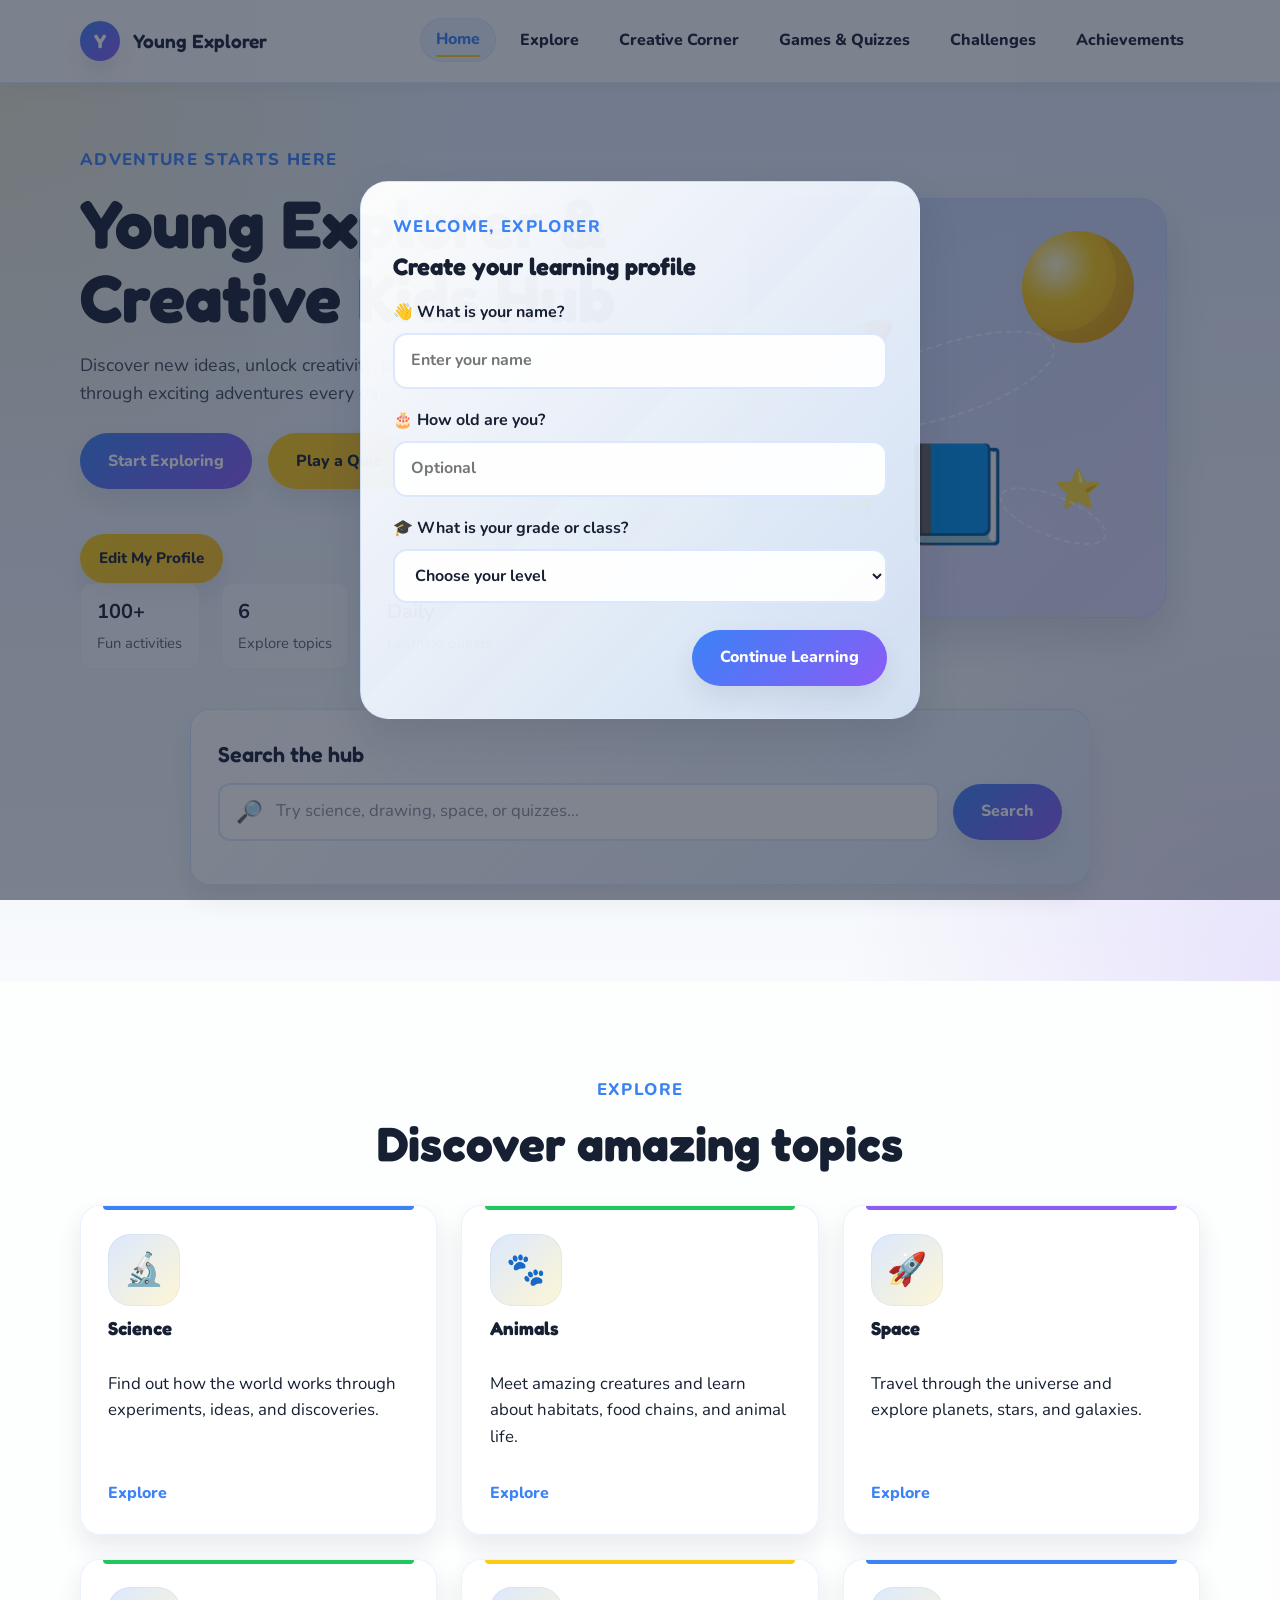
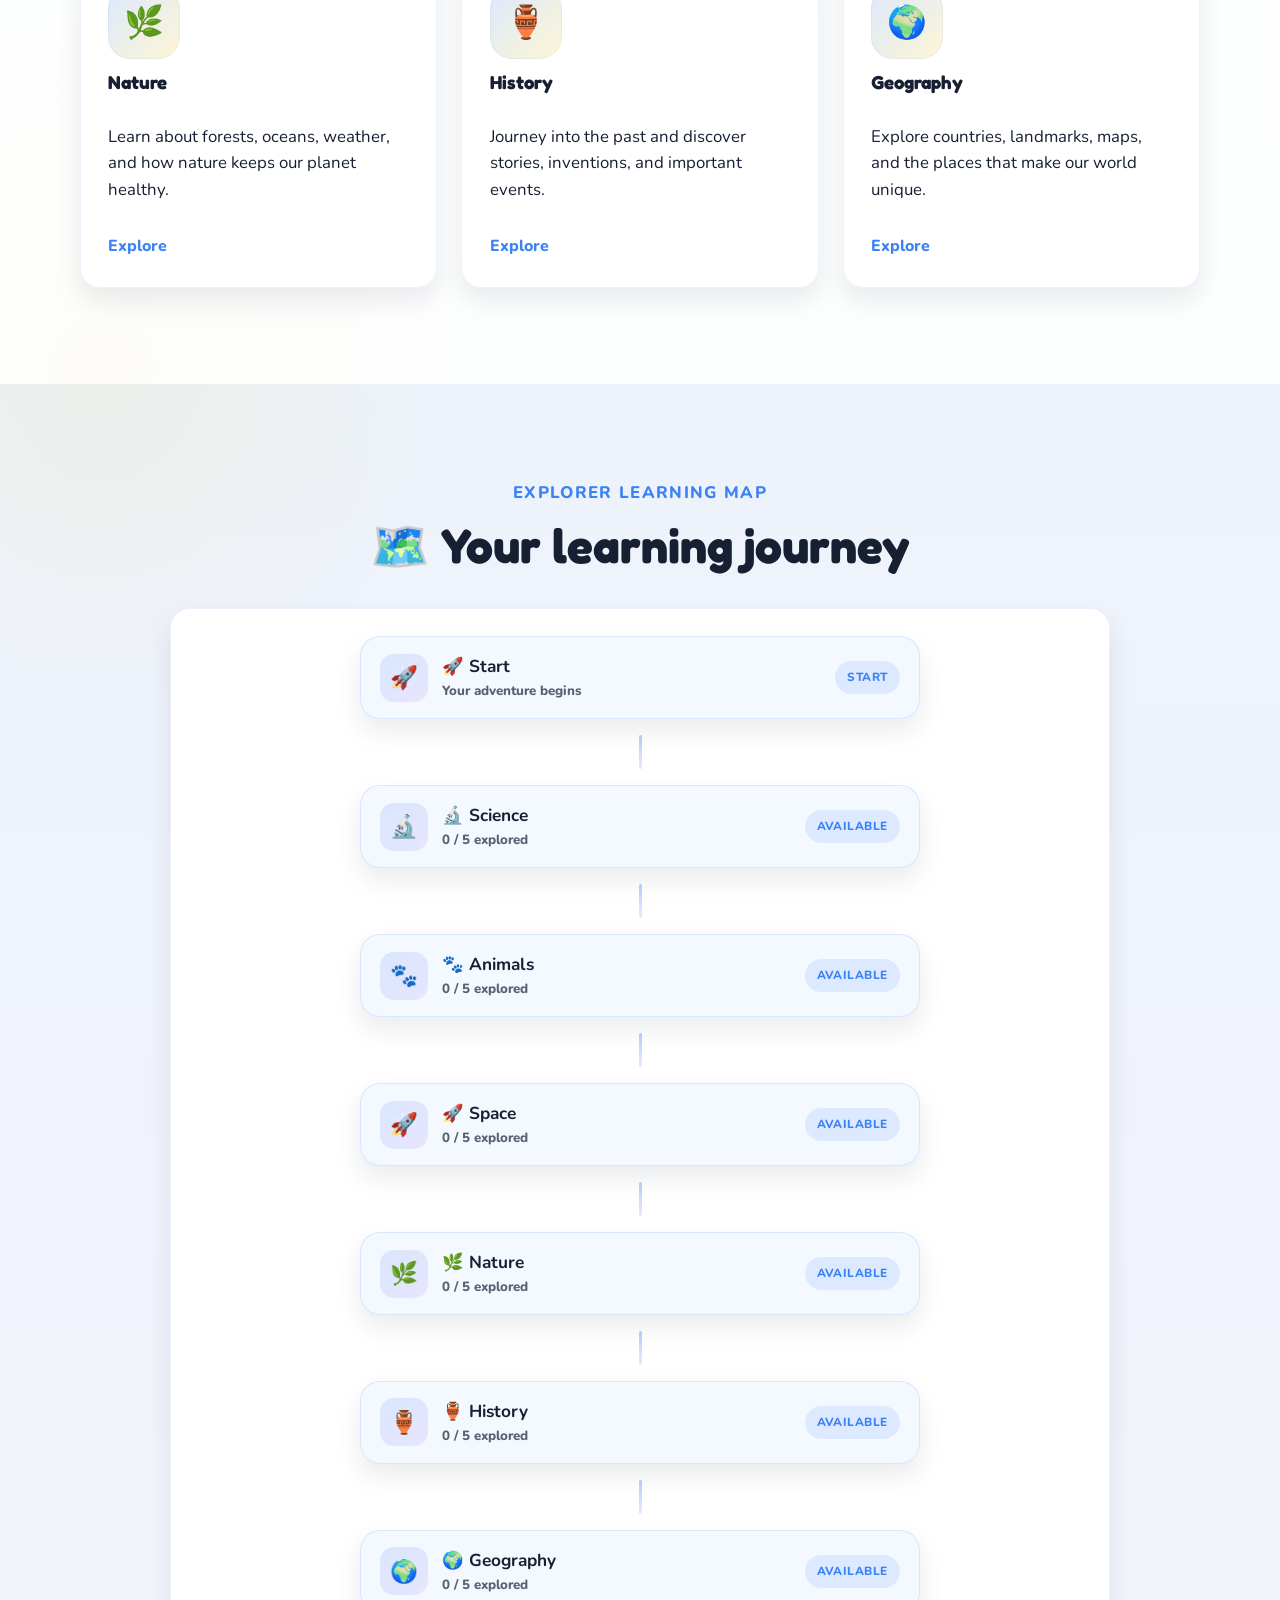
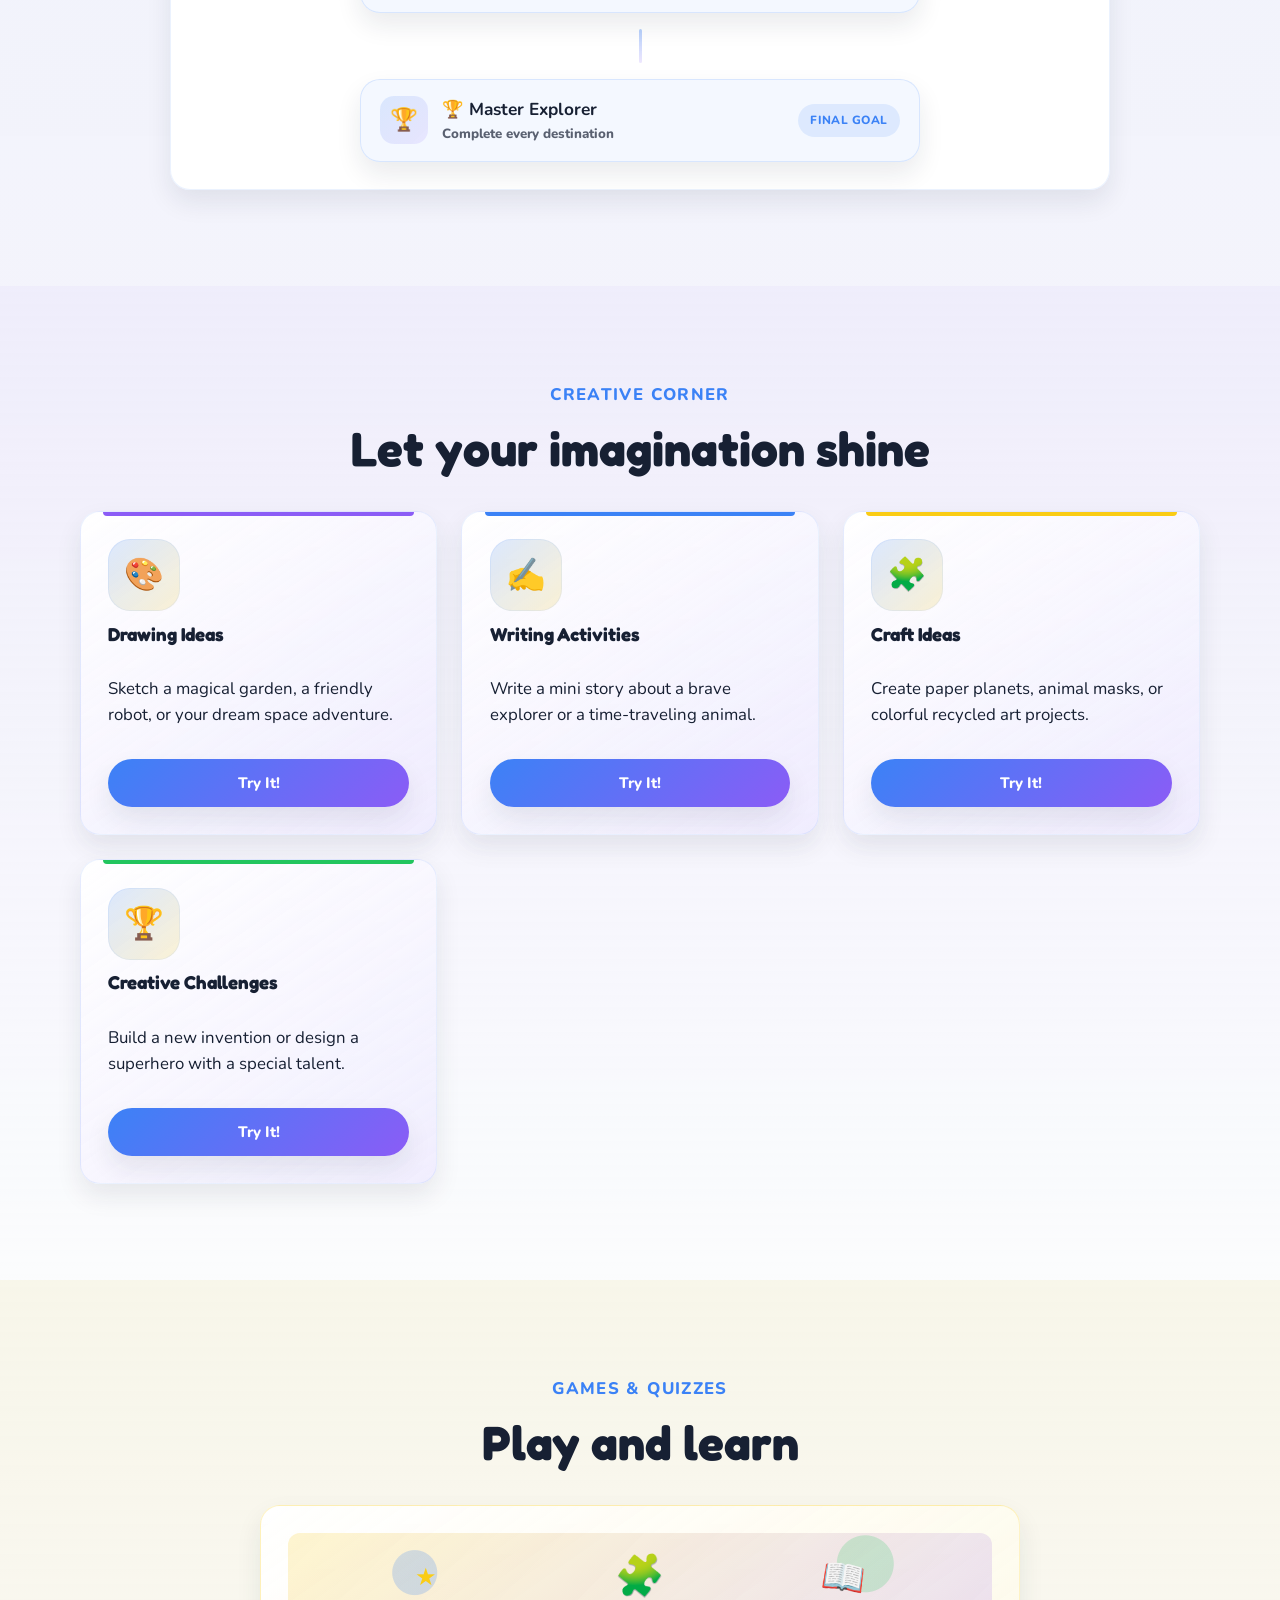
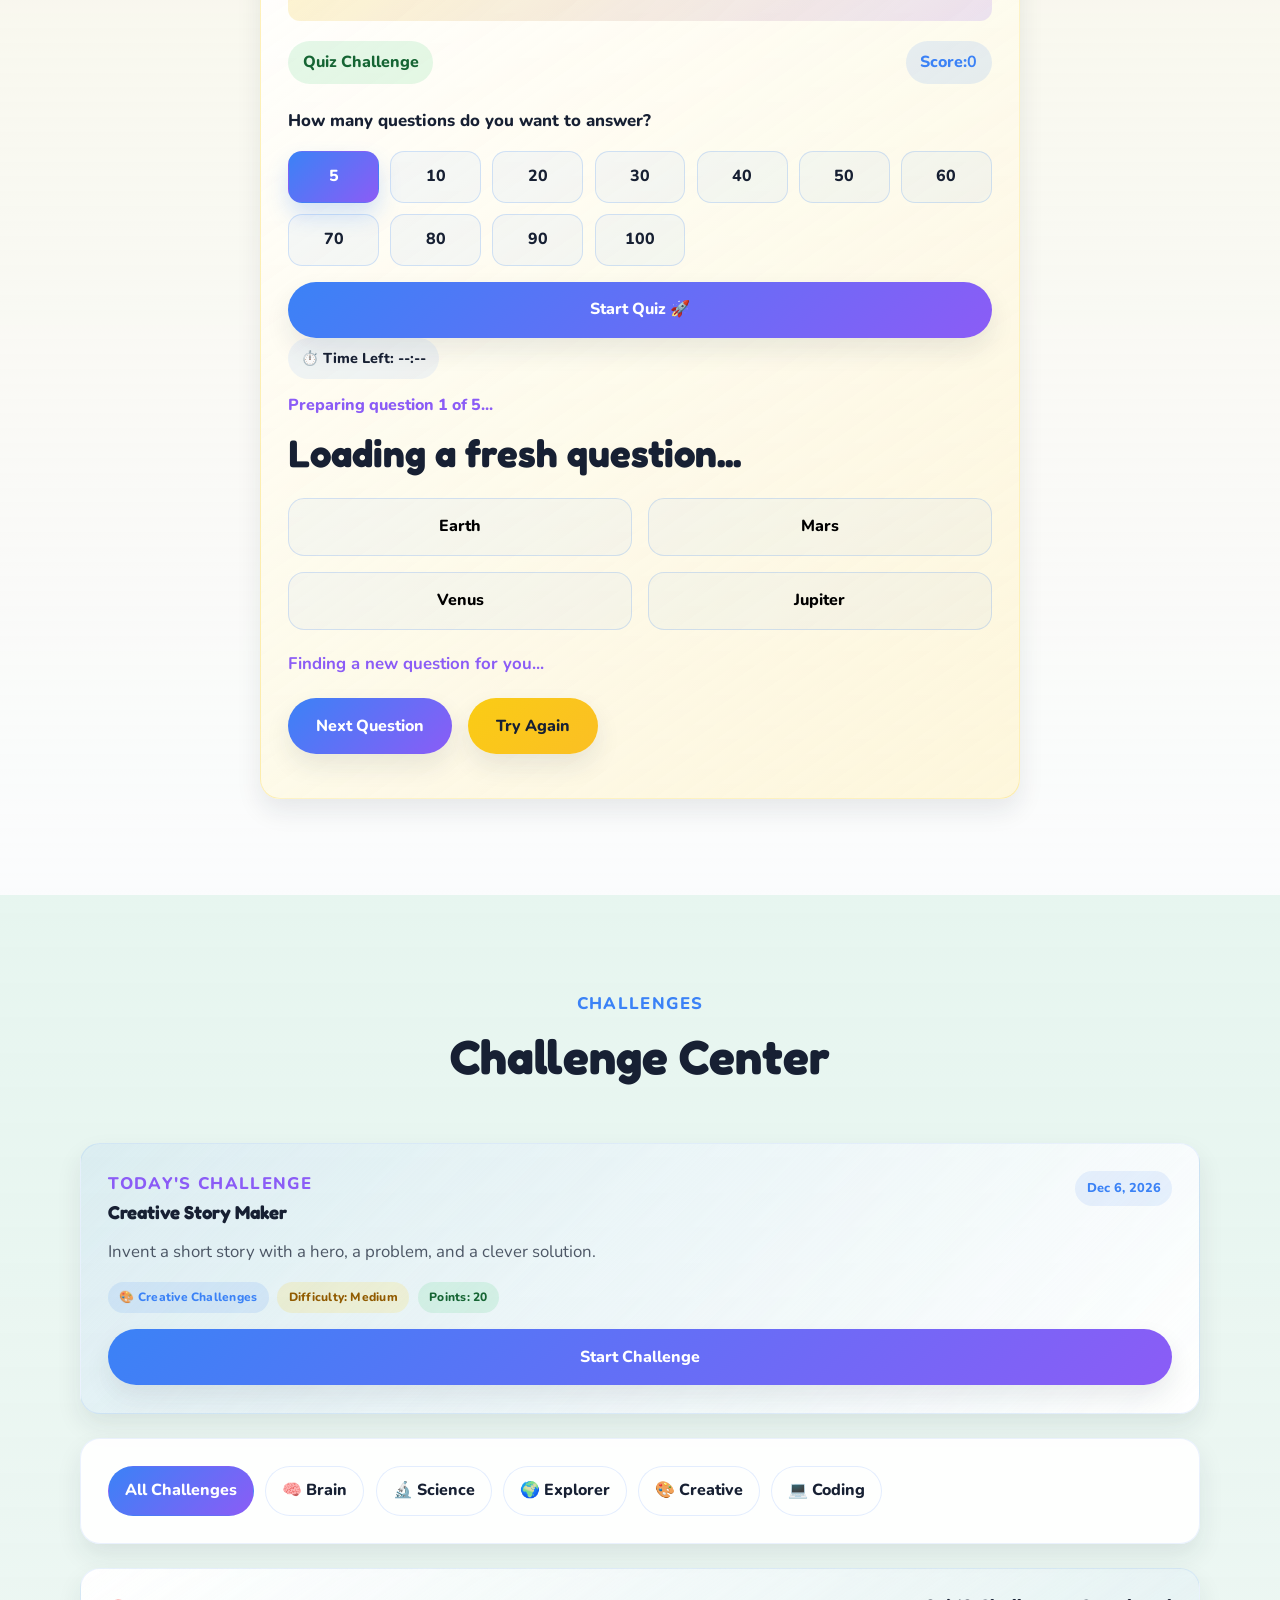
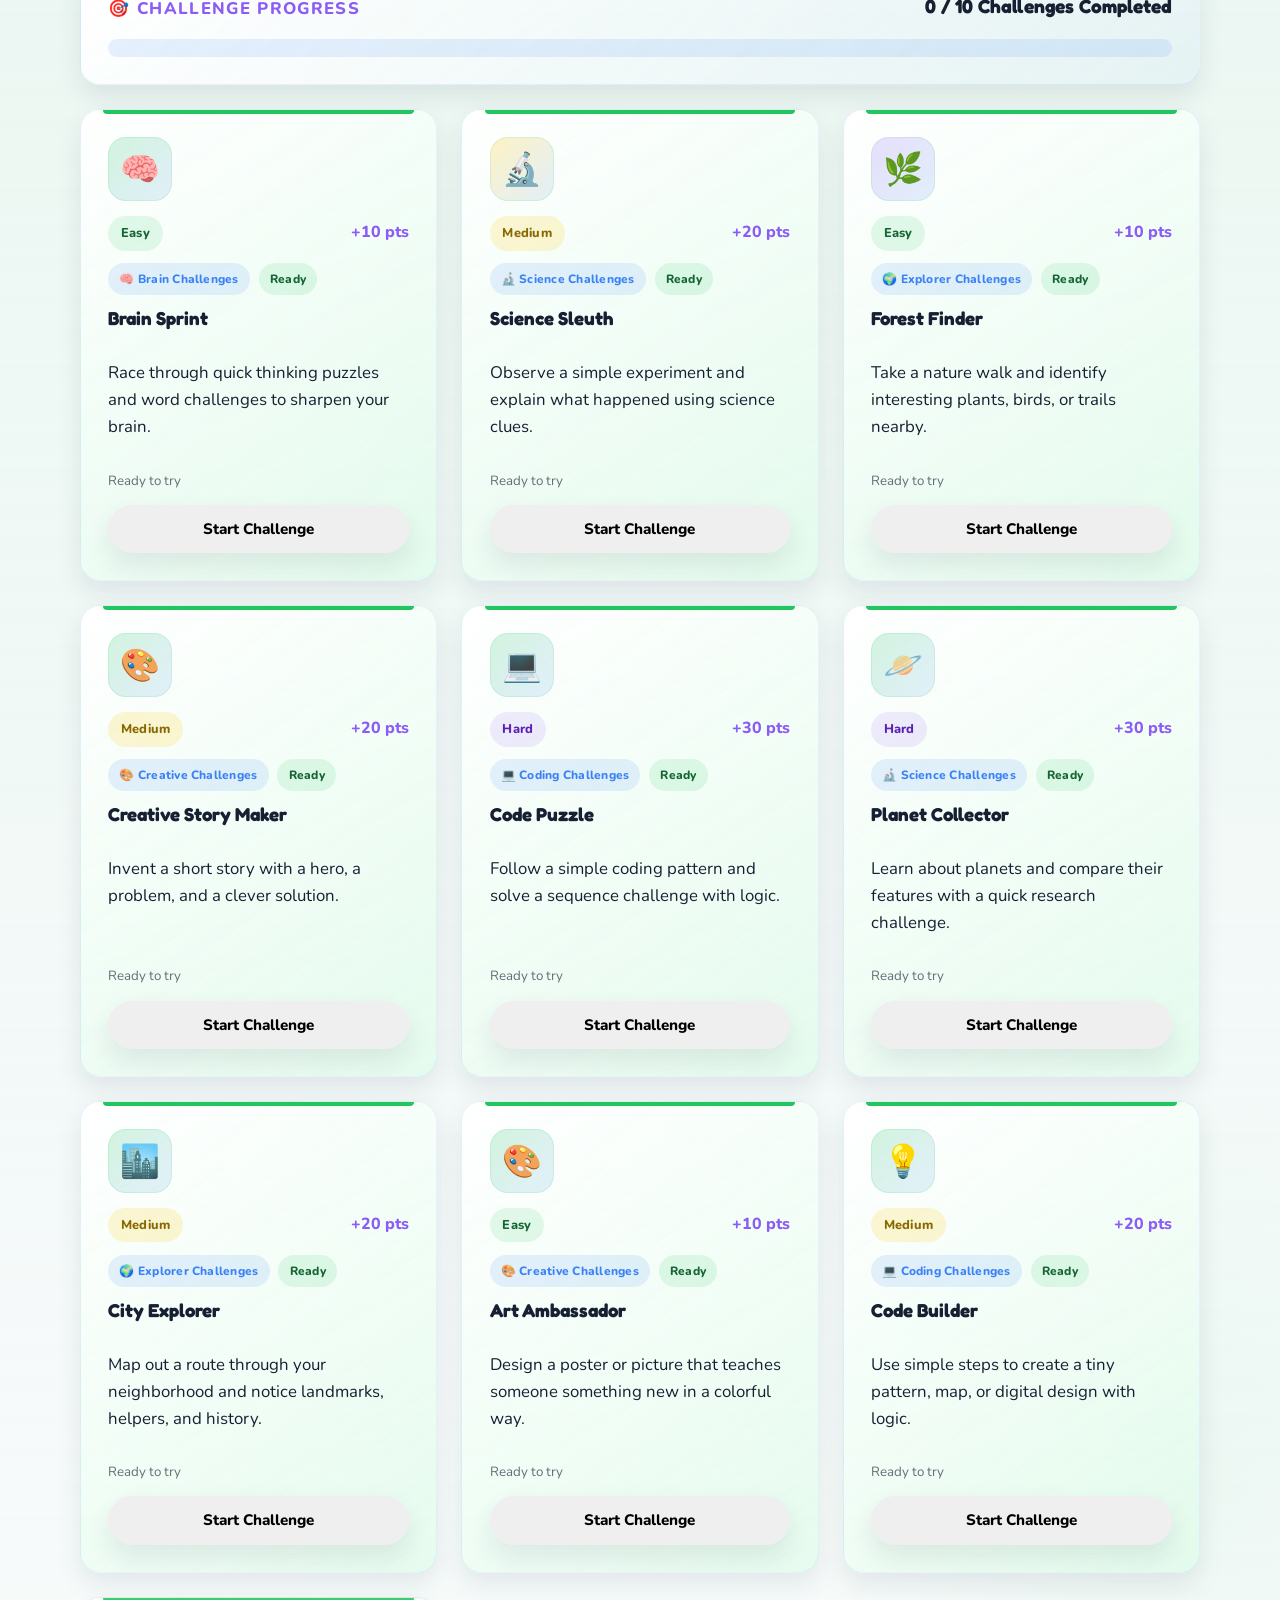
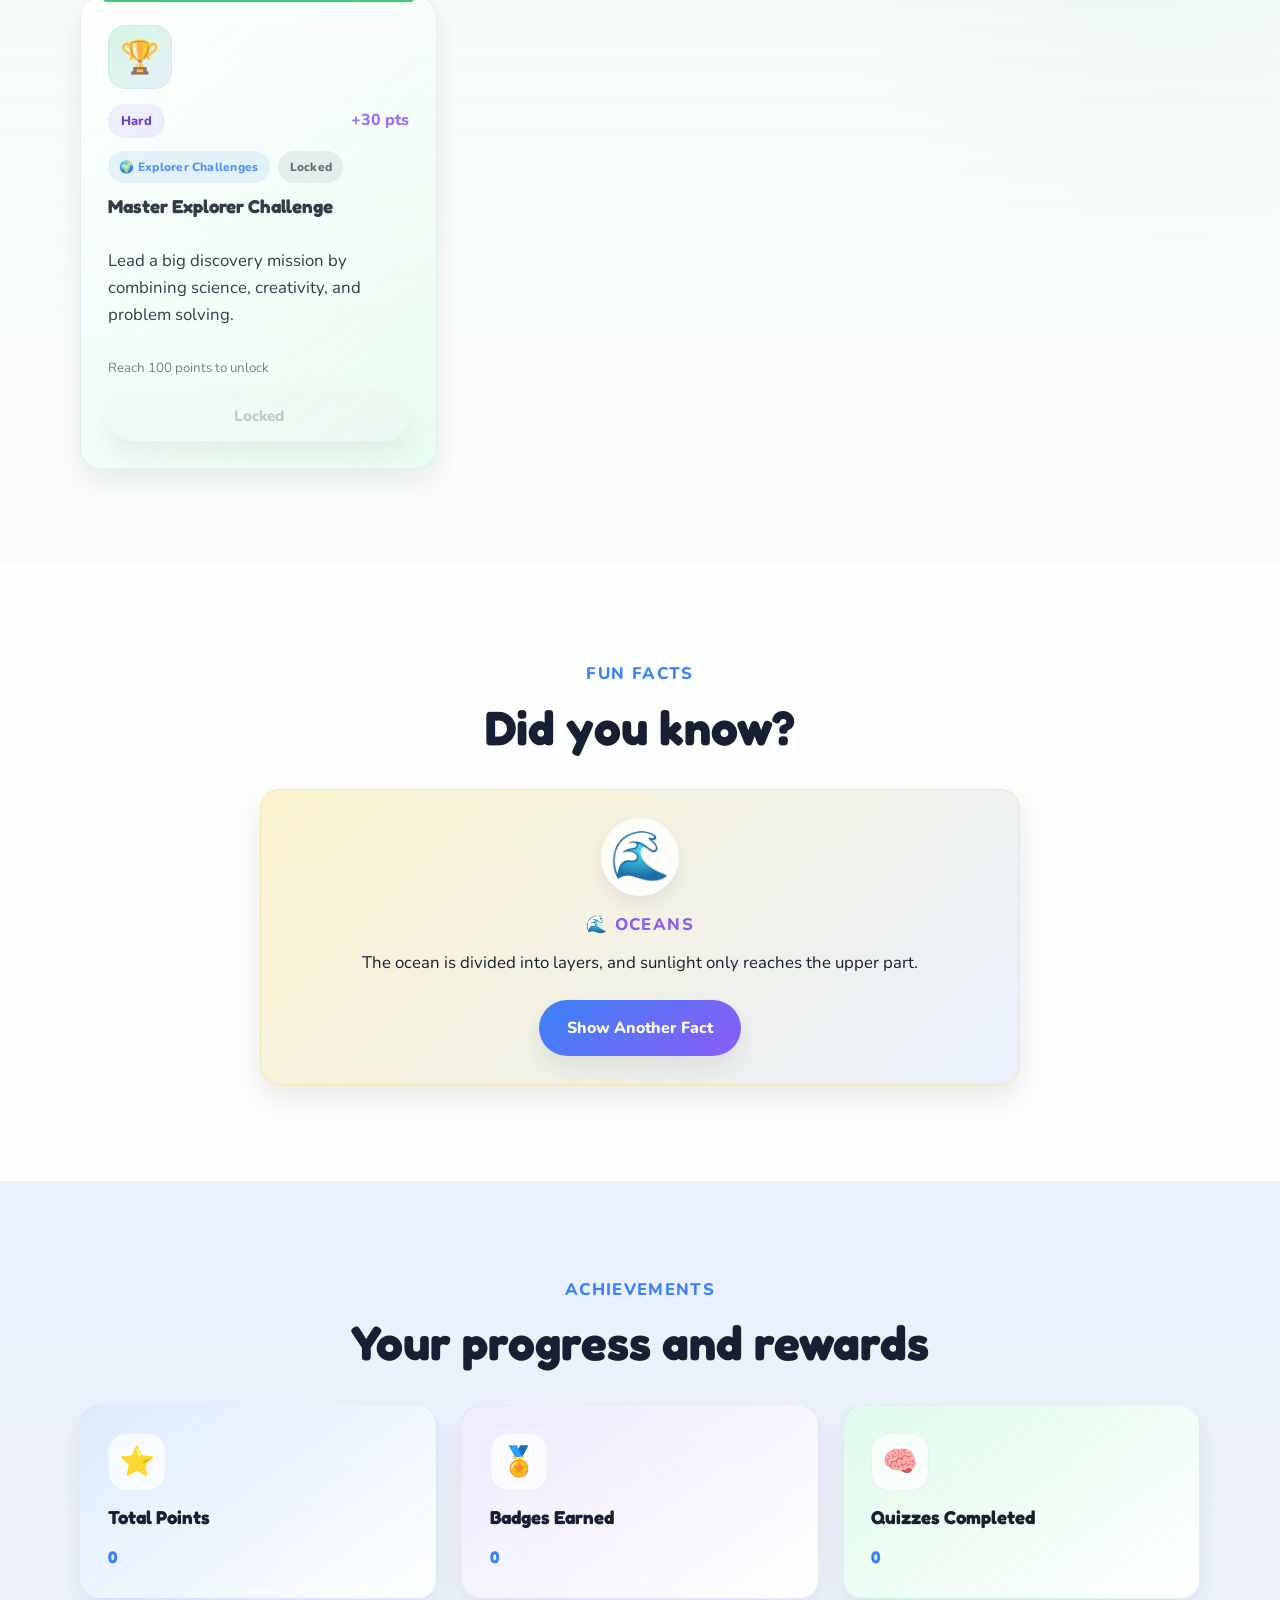
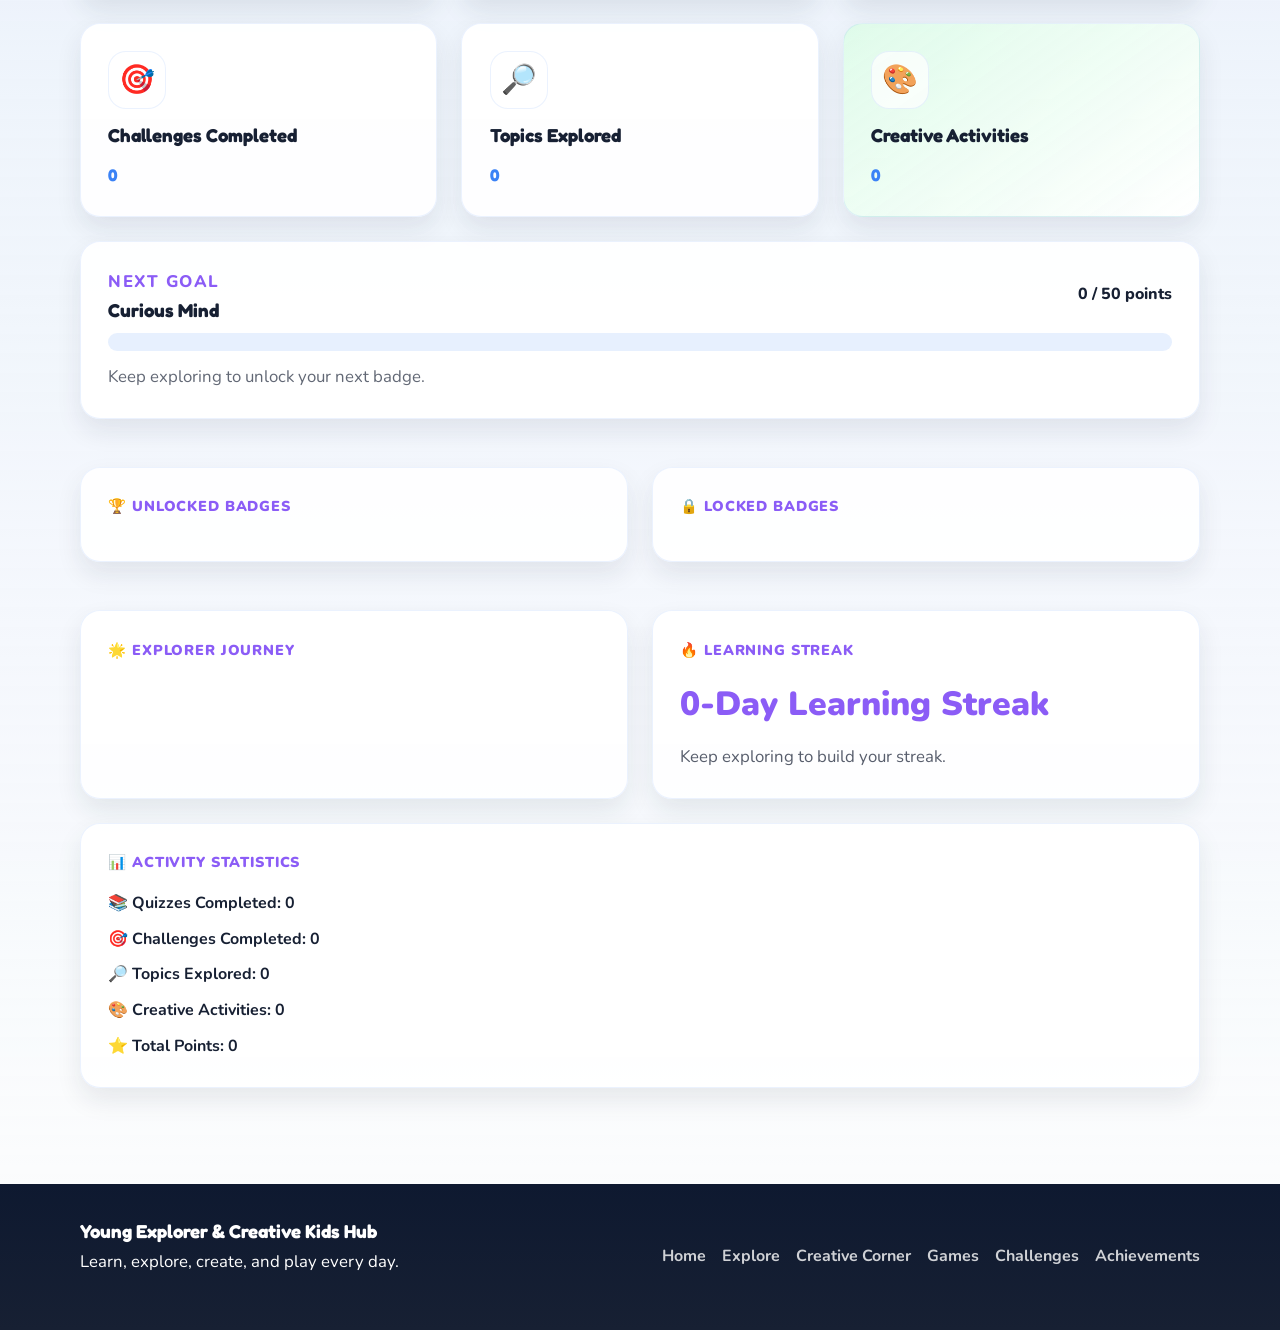
==== commit 854c7d98: "Finalize Young Explorer and Creative Kids Hub" ====
--- a/index.html
+++ b/index.html
@@ -32,16 +32,67 @@
 
         <div class="nav-menu">
           <ul class="nav-list">
-            <li><a href="#home">Home</a></li>
-            <li><a href="#explore">Explore</a></li>
-            <li><a href="#creative-corner">Creative Corner</a></li>
-            <li><a href="#games">Games &amp; Quizzes</a></li>
-            <li><a href="#challenges">Challenges</a></li>
-            <li><a href="#achievements">Achievements</a></li>
+            <li><a href="index.html">Home</a></li>
+            <li><a href="explore.html">Explore</a></li>
+            <li><a href="creative.html">Creative Corner</a></li>
+            <li><a href="games.html">Games &amp; Quizzes</a></li>
+            <li><a href="challenges.html">Challenges</a></li>
+            <li><a href="achievements.html">Achievements</a></li>
           </ul>
         </div>
       </nav>
     </header>
+
+    <div class="profile-modal-backdrop" id="profile-modal-backdrop" hidden>
+      <div class="profile-modal" role="dialog" aria-modal="true" aria-labelledby="profile-modal-title">
+        <div class="profile-modal-header">
+          <p class="eyebrow">Welcome, Explorer</p>
+          <h2 id="profile-modal-title">Create your learning profile</h2>
+        </div>
+
+        <form id="learner-profile-form" class="profile-form">
+          <label class="profile-field">
+            <span>👋 What is your name?</span>
+            <input type="text" id="profile-name" name="name" placeholder="Enter your name" required />
+          </label>
+
+          <label class="profile-field">
+            <span>🎂 How old are you?</span>
+            <input type="number" id="profile-age" name="age" min="4" max="25" placeholder="Optional" />
+          </label>
+
+          <label class="profile-field">
+            <span>🎓 What is your grade or class?</span>
+            <select id="profile-grade" name="grade" required>
+              <option value="">Choose your level</option>
+              <option value="Grade 1">Grade 1</option>
+              <option value="Grade 2">Grade 2</option>
+              <option value="Grade 3">Grade 3</option>
+              <option value="Grade 4">Grade 4</option>
+              <option value="Grade 5">Grade 5</option>
+              <option value="Grade 6">Grade 6</option>
+              <option value="7th Grade">7th Grade</option>
+              <option value="8th Grade">8th Grade</option>
+              <option value="9th Grade">9th Grade</option>
+              <option value="10th Grade">10th Grade</option>
+              <option value="11th Grade">11th Grade</option>
+              <option value="12th Grade">12th Grade</option>
+              <option value="JSS1">JSS1</option>
+              <option value="JSS2">JSS2</option>
+              <option value="JSS3">JSS3</option>
+              <option value="SS1">SS1</option>
+              <option value="SS2">SS2</option>
+              <option value="SS3">SS3</option>
+              <option value="Other (teacher/custom)">Other (teacher/custom)</option>
+            </select>
+          </label>
+
+          <div class="profile-actions">
+            <button type="submit" class="btn btn-primary">Continue Learning</button>
+          </div>
+        </form>
+      </div>
+    </div>
 
     <main>
       <section id="home" class="hero-section section">
@@ -56,6 +107,8 @@
               <a href="#explore" class="btn btn-primary">Start Exploring</a>
               <a href="#games" class="btn btn-secondary">Play a Quiz</a>
             </div>
+            <div class="profile-welcome" id="profile-welcome" hidden></div>
+            <button type="button" class="btn btn-small btn-secondary profile-edit-btn" id="edit-profile-btn" hidden>Edit My Profile</button>
             <ul class="quick-stats" aria-label="Learning highlights">
               <li><strong>100+</strong><span>Fun activities</span></li>
               <li><strong>6</strong><span>Explore topics</span></li>
@@ -77,16 +130,19 @@
         <div class="container search-container">
           <div class="search-panel info-card">
             <label class="search-label" for="site-search">Search the hub</label>
-            <div class="search-input-wrap">
-              <span class="search-icon" aria-hidden="true">🔎</span>
-              <input
-                type="search"
-                id="site-search"
-                class="search-input"
-                placeholder="Try science, drawing, space, or quizzes..."
-                autocomplete="off"
-              />
-            </div>
+            <form class="site-search-form" id="site-search-form">
+              <div class="search-input-wrap">
+                <span class="search-icon" aria-hidden="true">🔎</span>
+                <input
+                  type="search"
+                  id="site-search"
+                  class="search-input"
+                  placeholder="Try science, drawing, space, or quizzes..."
+                  autocomplete="off"
+                />
+              </div>
+              <button type="submit" class="btn btn-primary site-search-button">Search</button>
+            </form>
             <div class="search-results" id="search-results" aria-live="polite" hidden></div>
           </div>
         </div>
@@ -179,6 +235,19 @@
         </div>
       </section>
 
+      <section id="learning-map" class="section section-alt">
+        <div class="container">
+          <div class="section-heading">
+            <p class="eyebrow">Explorer Learning Map</p>
+            <h2>🗺️ Your learning journey</h2>
+          </div>
+
+          <div class="info-card learning-map-card">
+            <div class="learning-map-path" id="explorer-learning-map" aria-label="Explorer learning map"></div>
+          </div>
+        </div>
+      </section>
+
       <section id="creative-corner" class="section section-alt">
         <div class="container">
           <div class="section-heading">
@@ -244,69 +313,103 @@
               <span class="score-pill">Score: <strong id="score-value">0</strong></span>
             </div>
 
-            <div class="quiz-progress" id="quiz-progress">Preparing question 1 of 5...</div>
-            <h3 class="quiz-question" id="quiz-question">Loading a fresh question...</h3>
-
-            <div class="quiz-options" id="quiz-options" aria-label="Quiz answer choices">
-              <button type="button" class="quiz-option" data-index="0">Earth</button>
-              <button type="button" class="quiz-option" data-index="1">Mars</button>
-              <button type="button" class="quiz-option" data-index="2">Venus</button>
-              <button type="button" class="quiz-option" data-index="3">Jupiter</button>
-            </div>
-
-            <div class="quiz-feedback" id="quiz-feedback" aria-live="polite" aria-busy="true">
-              Finding a new question for you...
-            </div>
-
-            <div class="quiz-actions">
-              <button type="button" class="btn btn-primary" id="next-btn" hidden>Next Question</button>
-              <button type="button" class="btn btn-secondary" id="play-again-btn">Play Again</button>
+            <div id="quiz-selection-panel" class="quiz-selection-panel" aria-live="polite"></div>
+            <div id="quiz-question-area" class="quiz-question-area" hidden>
+              <div class="quiz-timer" id="quiz-timer">⏱️ Time Left: --:--</div>
+              <div class="quiz-progress" id="quiz-progress">Preparing question 1 of 5...</div>
+              <h3 class="quiz-question" id="quiz-question">Loading a fresh question...</h3>
+
+              <div class="quiz-options" id="quiz-options" aria-label="Quiz answer choices">
+                <button type="button" class="quiz-option" data-index="0">Earth</button>
+                <button type="button" class="quiz-option" data-index="1">Mars</button>
+                <button type="button" class="quiz-option" data-index="2">Venus</button>
+                <button type="button" class="quiz-option" data-index="3">Jupiter</button>
+              </div>
+
+              <div class="quiz-feedback" id="quiz-feedback" aria-live="polite" aria-busy="true">
+                Finding a new question for you...
+              </div>
+
+              <div class="quiz-actions">
+                <button type="button" class="btn btn-primary" id="next-btn" hidden>Next Question</button>
+                <button type="button" class="btn btn-secondary" id="play-again-btn">Try Again</button>
+              </div>
+              <div class="quiz-completion-actions" id="quiz-completion-actions" hidden></div>
             </div>
           </div>
         </div>
       </section>
 
       <section id="challenges" class="section section-alt">
-        <div class="container">
+        <div class="container challenge-page-wrap">
           <div class="section-heading">
             <p class="eyebrow">Challenges</p>
-            <h2>Daily quests and missions</h2>
-          </div>
-
-          <div class="card-grid challenge-grid">
-            <article class="info-card challenge-card" data-challenge-id="nature-detective">
-              <div class="challenge-visual" aria-hidden="true">🌱</div>
-              <div class="challenge-topline">
-                <span class="challenge-tag easy">Easy</span>
-                <span class="points">+15 pts</span>
-              </div>
-              <h3>Nature Detective</h3>
-              <p>Find three plants or animals in your neighborhood and describe what makes them special.</p>
-              <button type="button" class="btn btn-small btn-primary challenge-complete-btn" data-challenge-id="nature-detective">Complete Challenge</button>
-            </article>
-
-            <article class="info-card challenge-card" data-challenge-id="mini-scientist">
-              <div class="challenge-visual" aria-hidden="true">🧪</div>
-              <div class="challenge-topline">
-                <span class="challenge-tag medium">Medium</span>
-                <span class="points">+15 pts</span>
-              </div>
-              <h3>Mini Scientist</h3>
-              <p>Design a simple experiment using everyday items and write down your observation.</p>
-              <button type="button" class="btn btn-small btn-primary challenge-complete-btn" data-challenge-id="mini-scientist">Complete Challenge</button>
-            </article>
-
-            <article class="info-card challenge-card" data-challenge-id="space-story-builder">
-              <div class="challenge-visual" aria-hidden="true">🪐</div>
-              <div class="challenge-topline">
-                <span class="challenge-tag hard">Hard</span>
-                <span class="points">+15 pts</span>
-              </div>
-              <h3>Space Story Builder</h3>
-              <p>Create a short story about a new planet, its people, and the adventures they explore.</p>
-              <button type="button" class="btn btn-small btn-primary challenge-complete-btn" data-challenge-id="space-story-builder">Complete Challenge</button>
-            </article>
-          </div>
+            <h2>Challenge Center</h2>
+          </div>
+
+          <div class="today-challenge info-card">
+            <div class="today-challenge-header">
+              <div>
+                <p class="section-kicker">Today's Challenge</p>
+                <h3 id="today-challenge-title">Loading challenge...</h3>
+              </div>
+              <span id="today-challenge-date" class="today-date"></span>
+            </div>
+            <p id="today-challenge-description" class="today-challenge-description"></p>
+            <div class="today-challenge-meta">
+              <span id="today-challenge-category" class="challenge-category-pill"></span>
+              <span id="today-challenge-difficulty" class="challenge-difficulty-pill"></span>
+              <span id="today-challenge-points" class="challenge-points-pill"></span>
+            </div>
+            <button type="button" class="btn btn-primary" id="today-start-btn">Start Challenge</button>
+          </div>
+
+          <div class="challenge-controls info-card">
+            <div class="challenge-filter-group" aria-label="Challenge categories">
+              <button type="button" class="challenge-filter-btn active" data-category="all">All Challenges</button>
+              <button type="button" class="challenge-filter-btn" data-category="brain">🧠 Brain</button>
+              <button type="button" class="challenge-filter-btn" data-category="science">🔬 Science</button>
+              <button type="button" class="challenge-filter-btn" data-category="explorer">🌍 Explorer</button>
+              <button type="button" class="challenge-filter-btn" data-category="creative">🎨 Creative</button>
+              <button type="button" class="challenge-filter-btn" data-category="coding">💻 Coding</button>
+            </div>
+          </div>
+
+          <div class="challenge-progress-panel info-card">
+            <div class="challenge-progress-header">
+              <p class="section-kicker">🎯 Challenge Progress</p>
+              <h3 id="challenge-progress-text">0 / 0 Challenges Completed</h3>
+            </div>
+            <div class="challenge-progress-bar" aria-label="Challenge completion progress">
+              <span id="challenge-progress-fill"></span>
+            </div>
+          </div>
+
+          <div class="card-grid challenge-grid" id="challenge-grid"></div>
+
+          <aside id="challenge-instructions-panel" class="challenge-instructions-panel info-card" hidden>
+            <div class="challenge-instructions-header">
+              <div>
+                <p class="section-kicker">Challenge Instructions</p>
+                <h3 id="challenge-instructions-title">Challenge title</h3>
+              </div>
+              <button type="button" class="btn btn-small btn-secondary" id="challenge-close-btn">Close</button>
+            </div>
+
+            <p id="challenge-instructions-description" class="challenge-instructions-description"></p>
+            <div class="today-challenge-meta">
+              <span id="challenge-instructions-category" class="challenge-category-pill"></span>
+              <span id="challenge-instructions-difficulty" class="challenge-difficulty-pill"></span>
+              <span id="challenge-instructions-points" class="challenge-points-pill"></span>
+            </div>
+
+            <div class="challenge-goal-box">
+              <h4>What you need to do</h4>
+              <ul id="challenge-instructions-list"></ul>
+            </div>
+
+            <button type="button" class="btn btn-primary" id="complete-started-challenge-btn">Complete Challenge</button>
+          </aside>
         </div>
       </section>
 
@@ -335,7 +438,7 @@
             <h2>Your progress and rewards</h2>
           </div>
 
-          <div class="achievements-grid">
+          <div class="achievement-dashboard">
             <div class="achievement-summary info-card">
               <div class="achievement-visual" aria-hidden="true">⭐</div>
               <h3>Total Points</h3>
@@ -345,19 +448,85 @@
             <div class="achievement-summary info-card">
               <div class="achievement-visual" aria-hidden="true">🏅</div>
               <h3>Badges Earned</h3>
-              <ul class="badge-list" id="badge-list" aria-live="polite"></ul>
+              <p class="big-number small-number" id="badge-count-value">0</p>
             </div>
 
             <div class="achievement-summary info-card">
-              <div class="achievement-visual" aria-hidden="true">🗺️</div>
-              <h3>Progress</h3>
-              <ul class="stat-list">
-                <li>Quizzes completed: <strong id="quizzes-completed">0</strong></li>
-                <li>Challenges completed: <strong id="challenges-completed">0</strong></li>
-                <li>Activities completed: <strong id="activities-completed">0</strong></li>
-              </ul>
-            </div>
-          </div>
+              <div class="achievement-visual" aria-hidden="true">🧠</div>
+              <h3>Quizzes Completed</h3>
+              <p class="big-number small-number" id="quizzes-completed">0</p>
+            </div>
+
+            <div class="achievement-summary info-card">
+              <div class="achievement-visual" aria-hidden="true">🎯</div>
+              <h3>Challenges Completed</h3>
+              <p class="big-number small-number" id="challenges-completed">0</p>
+            </div>
+
+            <div class="achievement-summary info-card">
+              <div class="achievement-visual" aria-hidden="true">🔎</div>
+              <h3>Topics Explored</h3>
+              <p class="big-number small-number" id="topics-explored-value">0</p>
+            </div>
+
+            <div class="achievement-summary info-card">
+              <div class="achievement-visual" aria-hidden="true">🎨</div>
+              <h3>Creative Activities</h3>
+              <p class="big-number small-number" id="activities-completed">0</p>
+            </div>
+          </div>
+
+          <div class="achievement-progress-panel info-card">
+            <div class="achievement-progress-header">
+              <div>
+                <p class="section-kicker">Next Goal</p>
+                <h3 id="next-achievement-name">Curious Mind</h3>
+              </div>
+              <span id="next-achievement-progress-text">0 / 50 points</span>
+            </div>
+            <div class="achievement-progress-bar" aria-label="Progress toward next achievement">
+              <span id="next-achievement-progress-fill"></span>
+            </div>
+            <p id="next-achievement-detail" class="achievement-progress-detail">Keep exploring to unlock your next badge.</p>
+          </div>
+
+          <div class="achievement-collection-grid">
+            <div class="badge-collection-panel info-card">
+              <div class="section-subheading">🏆 Unlocked Badges</div>
+              <div id="unlocked-badge-list" class="badge-collection-grid" aria-live="polite"></div>
+            </div>
+
+            <div class="badge-collection-panel info-card">
+              <div class="section-subheading">🔒 Locked Badges</div>
+              <div id="locked-badge-list" class="badge-collection-grid" aria-live="polite"></div>
+            </div>
+          </div>
+
+          <div class="achievement-lower-grid">
+            <div class="journey-panel info-card">
+              <div class="section-subheading">🌟 Explorer Journey</div>
+              <div id="explorer-journey" class="explorer-journey"></div>
+            </div>
+
+            <div class="streak-panel info-card">
+              <div class="section-subheading">🔥 Learning Streak</div>
+              <div id="learning-streak-value" class="streak-value">0-Day Learning Streak</div>
+              <p id="streak-note" class="streak-note">Keep exploring to build your streak.</p>
+            </div>
+          </div>
+
+          <div class="stats-panel info-card">
+            <div class="section-subheading">📊 Activity Statistics</div>
+            <ul class="stat-list">
+              <li>📚 Quizzes Completed: <strong id="stat-quizzes-completed">0</strong></li>
+              <li>🎯 Challenges Completed: <strong id="stat-challenges-completed">0</strong></li>
+              <li>🔎 Topics Explored: <strong id="stat-topics-explored">0</strong></li>
+              <li>🎨 Creative Activities: <strong id="stat-activities-completed">0</strong></li>
+              <li>⭐ Total Points: <strong id="stat-total-points">0</strong></li>
+            </ul>
+          </div>
+
+          <div id="achievement-celebration" class="achievement-celebration" hidden aria-live="polite"></div>
         </div>
       </section>
     </main>
@@ -370,15 +539,18 @@
         </div>
         <nav aria-label="Footer navigation">
           <ul class="footer-links">
-            <li><a href="#home">Home</a></li>
-            <li><a href="#explore">Explore</a></li>
-            <li><a href="#games">Games</a></li>
-            <li><a href="#achievements">Achievements</a></li>
+            <li><a href="index.html">Home</a></li>
+            <li><a href="explore.html">Explore</a></li>
+            <li><a href="creative.html">Creative Corner</a></li>
+            <li><a href="games.html">Games</a></li>
+            <li><a href="challenges.html">Challenges</a></li>
+            <li><a href="achievements.html">Achievements</a></li>
           </ul>
         </nav>
       </div>
     </footer>
 
+    <script src="data/site-data.js"></script>
     <script src="script.js?v=topic-explorer"></script>
   </body>
 </html>
--- a/style.css
+++ b/style.css
@@ -362,10 +362,17 @@
   font-weight: 600;
 }
 
+.site-search-form {
+  display: flex;
+  align-items: center;
+  gap: 0.85rem;
+}
+
 .search-input-wrap {
   display: flex;
   align-items: center;
   gap: 0.7rem;
+  flex: 1;
   min-height: 58px;
   padding: 0 1rem;
   border: 2px solid rgba(59, 130, 246, 0.18);
@@ -377,6 +384,10 @@
 .search-input-wrap:focus-within {
   border-color: var(--sky-blue);
   box-shadow: 0 0 0 4px rgba(59, 130, 246, 0.12);
+}
+
+.site-search-button {
+  flex-shrink: 0;
 }
 
 .search-icon {
@@ -401,6 +412,75 @@
   display: grid;
   gap: 0.75rem;
   margin-top: 1rem;
+}
+
+.profile-modal-backdrop {
+  position: fixed;
+  inset: 0;
+  z-index: 80;
+  display: flex;
+  align-items: center;
+  justify-content: center;
+  padding: 1.5rem;
+  background: rgba(23, 32, 51, 0.55);
+}
+
+.profile-modal {
+  width: min(100%, 560px);
+  padding: 2rem;
+  border-radius: 28px;
+  background: linear-gradient(135deg, rgba(255, 255, 255, 0.98), rgba(219, 234, 254, 0.9));
+  box-shadow: var(--shadow-soft);
+  border: 1px solid rgba(59, 130, 246, 0.08);
+}
+
+.profile-modal-backdrop[hidden] {
+  display: none !important;
+}
+
+.profile-form {
+  display: grid;
+  gap: 1.2rem;
+  margin-top: 1rem;
+}
+
+.profile-field {
+  display: grid;
+  gap: 0.5rem;
+  font-weight: 700;
+  color: var(--dark-navy);
+}
+
+.profile-field input,
+.profile-field select {
+  width: 100%;
+  min-height: 52px;
+  border: 2px solid rgba(59, 130, 246, 0.18);
+  border-radius: 14px;
+  padding: 0.8rem 1rem;
+  font: inherit;
+  background: rgba(255, 255, 255, 0.95);
+  color: var(--dark-navy);
+}
+
+.profile-actions {
+  display: flex;
+  justify-content: flex-end;
+  margin-top: 0.5rem;
+}
+
+.profile-welcome {
+  margin-top: 1.2rem;
+  padding: 0.85rem 1rem;
+  border-radius: 14px;
+  background: rgba(59, 130, 246, 0.08);
+  border: 1px solid rgba(59, 130, 246, 0.12);
+  font-weight: 800;
+  color: var(--dark-navy);
+}
+
+.profile-edit-btn {
+  margin-top: 0.8rem;
 }
 
 .search-result,
@@ -638,6 +718,151 @@
 .card-grid {
   display: grid;
   gap: 1.5rem;
+}
+
+.learning-map-card {
+  max-width: 940px;
+  margin: 0 auto;
+  padding: 2rem 1.5rem;
+  background: linear-gradient(145deg, rgba(255, 255, 255, 0.98), rgba(219, 234, 254, 0.7));
+  border: 1px solid rgba(59, 130, 246, 0.12);
+}
+
+.learning-map-path {
+  display: flex;
+  flex-direction: column;
+  align-items: center;
+  gap: 1rem;
+}
+
+.learning-map-node {
+  position: relative;
+  width: min(100%, 560px);
+  display: flex;
+  align-items: center;
+  justify-content: space-between;
+  gap: 1rem;
+  padding: 1rem 1.2rem;
+  border: 1px solid rgba(59, 130, 246, 0.15);
+  border-radius: 20px;
+  background: rgba(255, 255, 255, 0.82);
+  box-shadow: var(--shadow-card);
+  color: var(--dark-navy);
+  cursor: pointer;
+  text-align: left;
+  transition: transform 0.2s ease, box-shadow 0.2s ease, border-color 0.2s ease;
+}
+
+.learning-map-node:hover,
+.learning-map-node:focus-visible {
+  transform: translateY(-2px);
+  box-shadow: var(--shadow-hover);
+  border-color: rgba(59, 130, 246, 0.28);
+}
+
+.learning-map-node.start,
+.learning-map-node.master {
+  cursor: default;
+}
+
+.learning-map-node.available {
+  border-color: rgba(59, 130, 246, 0.15);
+  background: rgba(239, 246, 255, 0.7);
+}
+
+.learning-map-node.current {
+  border-color: rgba(250, 204, 21, 0.42);
+  background: linear-gradient(135deg, rgba(254, 243, 199, 0.74), rgba(255, 255, 255, 0.95));
+  box-shadow: 0 18px 28px rgba(250, 204, 21, 0.18);
+}
+
+.learning-map-node.complete {
+  border-color: rgba(34, 197, 94, 0.35);
+  background: linear-gradient(135deg, rgba(220, 252, 231, 0.8), rgba(255, 255, 255, 0.96));
+}
+
+.learning-map-node.master.complete {
+  background: linear-gradient(135deg, rgba(254, 243, 199, 0.8), rgba(255, 255, 255, 0.96));
+}
+
+.learning-map-node .map-node-main {
+  display: flex;
+  align-items: center;
+  gap: 0.85rem;
+  min-width: 0;
+}
+
+.learning-map-node .map-node-icon {
+  display: inline-flex;
+  align-items: center;
+  justify-content: center;
+  width: 48px;
+  height: 48px;
+  border-radius: 14px;
+  background: linear-gradient(135deg, rgba(59, 130, 246, 0.14), rgba(139, 92, 246, 0.12));
+  font-size: 1.4rem;
+  flex-shrink: 0;
+}
+
+.learning-map-node .map-node-copy {
+  min-width: 0;
+}
+
+.learning-map-node strong {
+  display: block;
+  font-size: 1.08rem;
+}
+
+.learning-map-node small {
+  display: block;
+  font-weight: 800;
+  color: rgba(23, 32, 51, 0.7);
+}
+
+.learning-map-tag {
+  display: inline-flex;
+  align-items: center;
+  justify-content: center;
+  padding: 0.45rem 0.75rem;
+  border-radius: 999px;
+  font-size: 0.74rem;
+  font-weight: 800;
+  letter-spacing: 0.04em;
+  text-transform: uppercase;
+  background: rgba(59, 130, 246, 0.12);
+  color: var(--sky-blue);
+  white-space: nowrap;
+}
+
+.learning-map-node.current .learning-map-tag {
+  background: rgba(250, 204, 21, 0.18);
+  color: #915b00;
+}
+
+.learning-map-node.complete .learning-map-tag {
+  background: rgba(34, 197, 94, 0.13);
+  color: #166534;
+}
+
+.learning-map-connector {
+  width: 3px;
+  height: 34px;
+  border-radius: 999px;
+  background: linear-gradient(180deg, rgba(59, 130, 246, 0.38), rgba(139, 92, 246, 0.15));
+}
+
+.learning-map-master-celebration {
+  position: relative;
+  display: inline-flex;
+  align-items: center;
+  justify-content: center;
+  gap: 0.45rem;
+  padding: 0.6rem 1rem;
+  border-radius: 999px;
+  background: linear-gradient(135deg, rgba(250, 204, 21, 0.2), rgba(59, 130, 246, 0.12));
+  color: var(--dark-navy);
+  font-weight: 800;
+  animation: sparklePulse 1.7s ease-in-out infinite alternate;
 }
 
 .explore-grid,
@@ -739,6 +964,232 @@
   background: linear-gradient(145deg, rgba(255, 255, 255, 0.97), rgba(220, 252, 231, 0.64));
 }
 
+.challenge-page-wrap {
+  display: grid;
+  gap: 1.5rem;
+}
+
+.today-challenge,
+.challenge-controls,
+.challenge-progress-panel,
+.challenge-instructions-panel {
+  overflow: hidden;
+}
+
+.today-challenge {
+  display: grid;
+  gap: 1rem;
+  background: linear-gradient(135deg, rgba(59, 130, 246, 0.08), rgba(255, 255, 255, 0.96));
+}
+
+.today-challenge-header,
+.challenge-progress-header,
+.challenge-instructions-header {
+  display: flex;
+  align-items: flex-start;
+  justify-content: space-between;
+  gap: 1rem;
+}
+
+.today-challenge-header h3,
+.challenge-instructions-header h3 {
+  margin: 0;
+}
+
+.today-date {
+  display: inline-flex;
+  align-items: center;
+  justify-content: center;
+  padding: 0.45rem 0.7rem;
+  border-radius: 999px;
+  background: rgba(59, 130, 246, 0.1);
+  color: var(--sky-blue);
+  font-size: 0.8rem;
+  font-weight: 800;
+}
+
+.today-challenge-description,
+.challenge-instructions-description {
+  margin: 0;
+  color: rgba(23, 32, 51, 0.74);
+  font-size: 1.04rem;
+}
+
+.today-challenge-meta,
+.challenge-card-meta {
+  display: flex;
+  flex-wrap: wrap;
+  gap: 0.55rem;
+  align-items: center;
+}
+
+.challenge-category-pill,
+.challenge-difficulty-pill,
+.challenge-points-pill,
+.challenge-status-pill,
+.challenge-tag {
+  display: inline-flex;
+  align-items: center;
+  justify-content: center;
+  padding: 0.4rem 0.7rem;
+  border-radius: 999px;
+  font-size: 0.75rem;
+  font-weight: 800;
+  letter-spacing: 0.02em;
+}
+
+.challenge-category-pill {
+  background: rgba(59, 130, 246, 0.12);
+  color: var(--sky-blue);
+}
+
+.challenge-difficulty-pill {
+  background: rgba(250, 204, 21, 0.15);
+  color: #915b00;
+}
+
+.challenge-points-pill {
+  background: rgba(34, 197, 94, 0.12);
+  color: #166534;
+}
+
+.challenge-filter-group {
+  display: flex;
+  flex-wrap: wrap;
+  gap: 0.7rem;
+}
+
+.challenge-filter-btn {
+  border: 1px solid rgba(59, 130, 246, 0.14);
+  background: rgba(255, 255, 255, 0.8);
+  color: var(--dark-navy);
+  border-radius: 999px;
+  padding: 0.7rem 1rem;
+  font-weight: 800;
+  cursor: pointer;
+  transition: all 0.2s ease;
+}
+
+.challenge-filter-btn.active,
+.challenge-filter-btn:hover {
+  background: linear-gradient(135deg, var(--sky-blue), var(--purple));
+  color: var(--white);
+  border-color: transparent;
+}
+
+.challenge-progress-panel {
+  background: linear-gradient(145deg, rgba(255, 255, 255, 0.97), rgba(59, 130, 246, 0.04));
+}
+
+.challenge-progress-header {
+  margin-bottom: 0.75rem;
+}
+
+.challenge-progress-header h3 {
+  margin: 0;
+  font-size: 1.2rem;
+}
+
+.challenge-progress-bar {
+  position: relative;
+  width: 100%;
+  height: 18px;
+  border-radius: 999px;
+  background: rgba(59, 130, 246, 0.12);
+  overflow: hidden;
+}
+
+.challenge-progress-bar span {
+  display: block;
+  width: 0;
+  height: 100%;
+  border-radius: inherit;
+  background: linear-gradient(90deg, var(--green), var(--sky-blue));
+  transition: width 0.3s ease;
+}
+
+.challenge-topline {
+  display: flex;
+  align-items: center;
+  justify-content: space-between;
+  gap: 0.75rem;
+}
+
+.challenge-tag {
+  background: rgba(59, 130, 246, 0.12);
+  color: var(--sky-blue);
+}
+
+.challenge-tag.medium {
+  background: rgba(250, 204, 21, 0.15);
+  color: #915b00;
+}
+
+.challenge-tag.hard {
+  background: rgba(139, 92, 246, 0.14);
+  color: #5b2db6;
+}
+
+.points {
+  font-weight: 800;
+  color: #166534;
+}
+
+.challenge-status-pill.ready {
+  background: rgba(34, 197, 94, 0.12);
+  color: #166534;
+}
+
+.challenge-status-pill.locked {
+  background: rgba(23, 32, 51, 0.08);
+  color: rgba(23, 32, 51, 0.75);
+}
+
+.challenge-status-pill.done {
+  background: rgba(250, 204, 21, 0.16);
+  color: #874f00;
+}
+
+.challenge-unlock-text {
+  margin-top: auto;
+  color: rgba(23, 32, 51, 0.65);
+}
+
+.challenge-card.locked {
+  opacity: 0.88;
+  border-color: rgba(23, 32, 51, 0.08);
+}
+
+.challenge-instructions-panel {
+  position: sticky;
+  bottom: 1.25rem;
+  margin-top: 0.5rem;
+  background: linear-gradient(145deg, rgba(255, 255, 255, 0.97), rgba(237, 233, 254, 0.72));
+  border: 1px solid rgba(139, 92, 246, 0.15);
+}
+
+.challenge-goal-box {
+  margin: 1rem 0 1.25rem;
+  padding: 1rem 1.1rem;
+  border-radius: 18px;
+  background: rgba(255, 255, 255, 0.7);
+  border: 1px solid rgba(59, 130, 246, 0.12);
+}
+
+.challenge-goal-box h4 {
+  margin: 0 0 0.75rem;
+}
+
+.challenge-goal-box ul {
+  margin: 0;
+  padding-left: 1.25rem;
+  color: rgba(23, 32, 51, 0.78);
+}
+
+.challenge-goal-box li + li {
+  margin-top: 0.45rem;
+}
+
 .challenge-visual {
   display: inline-flex;
   align-items: center;
@@ -965,6 +1416,325 @@
   padding: 1.6rem 1.8rem;
 }
 
+.creative-workspace {
+  margin-top: 1.5rem;
+  padding: 1.5rem;
+  border: 1px solid rgba(59, 130, 246, 0.18);
+  background: linear-gradient(135deg, rgba(255,255,255,0.96), rgba(219, 234, 254, 0.78));
+}
+
+.creative-workspace-header {
+  display: flex;
+  align-items: center;
+  justify-content: space-between;
+  gap: 1rem;
+  margin-bottom: 1.25rem;
+}
+
+.creative-empty-state {
+  padding: 2rem;
+  border-radius: 20px;
+  background: rgba(59, 130, 246, 0.05);
+  border: 1px dashed rgba(59, 130, 246, 0.3);
+  color: var(--dark-navy);
+  font-weight: 700;
+}
+
+.creative-panel.hidden,
+.hidden {
+  display: none !important;
+}
+
+.creative-toolbar {
+  display: flex;
+  flex-wrap: wrap;
+  gap: 1rem;
+  align-items: center;
+  justify-content: space-between;
+  margin-bottom: 1rem;
+}
+
+.brush-controls,
+.tool-buttons,
+.color-picker {
+  display: flex;
+  align-items: center;
+  gap: 0.75rem;
+  flex-wrap: wrap;
+}
+
+.tool-label,
+.prompt-label {
+  font-size: 0.8rem;
+  font-weight: 800;
+  letter-spacing: 0.06em;
+  text-transform: uppercase;
+  color: var(--purple);
+}
+
+.color-swatch {
+  width: 24px;
+  height: 24px;
+  border-radius: 50%;
+  border: 3px solid transparent;
+  background: var(--swatch-color);
+  box-shadow: 0 4px 12px rgba(23, 32, 51, 0.12);
+  cursor: pointer;
+}
+
+.color-swatch.active {
+  border-color: var(--dark-navy);
+  transform: scale(1.08);
+}
+
+.drawing-prompts,
+.prompt-chip-list {
+  display: flex;
+  flex-wrap: wrap;
+  gap: 0.6rem;
+  margin-bottom: 1rem;
+}
+
+.prompt-chip {
+  border: 1px solid rgba(59, 130, 246, 0.15);
+  border-radius: 999px;
+  padding: 0.45rem 0.8rem;
+  background: rgba(59, 130, 246, 0.07);
+  color: var(--dark-navy);
+  font-size: 0.8rem;
+  font-weight: 700;
+  cursor: pointer;
+}
+
+.drawing-area-wrap {
+  border: 2px solid rgba(59, 130, 246, 0.2);
+  border-radius: 22px;
+  background: rgba(255, 255, 255, 0.95);
+  overflow: hidden;
+  box-shadow: inset 0 0 0 1px rgba(59, 130, 246, 0.08);
+}
+
+#drawing-canvas {
+  display: block;
+  width: 100%;
+  min-height: 320px;
+  background: #ffffff;
+  touch-action: none;
+  cursor: crosshair;
+}
+
+.writing-panel-layout {
+  display: grid;
+  grid-template-columns: minmax(180px, 260px) 1fr;
+  gap: 1rem;
+}
+
+.writing-sidebar,
+.writing-main {
+  padding: 1rem;
+  border-radius: 18px;
+  background: rgba(255,255,255,0.7);
+  border: 1px solid rgba(59, 130, 246, 0.12);
+}
+
+.writing-header {
+  display: flex;
+  justify-content: space-between;
+  gap: 0.6rem;
+  align-items: center;
+  margin-bottom: 0.8rem;
+}
+
+.writing-actions {
+  display: flex;
+  gap: 0.6rem;
+  flex-wrap: wrap;
+}
+
+#writing-story-input {
+  width: 100%;
+  min-height: 240px;
+  resize: vertical;
+  border: 1px solid rgba(59, 130, 246, 0.2);
+  border-radius: 16px;
+  padding: 1rem;
+  font: inherit;
+  color: var(--dark-navy);
+  background: rgba(255, 255, 255, 0.9);
+}
+
+#writing-story-input:focus {
+  outline: 0;
+  border-color: var(--sky-blue);
+  box-shadow: 0 0 0 4px rgba(59, 130, 246, 0.09);
+}
+
+.writing-stats {
+  display: flex;
+  flex-wrap: wrap;
+  gap: 0.8rem;
+  justify-content: space-between;
+  margin-top: 0.8rem;
+  color: var(--purple);
+  font-size: 0.8rem;
+  font-weight: 800;
+}
+
+.craft-list,
+.challenge-idea-grid {
+  display: grid;
+  grid-template-columns: repeat(auto-fit, minmax(220px, 1fr));
+  gap: 1rem;
+}
+
+.craft-idea-card,
+.challenge-idea-card {
+  display: flex;
+  flex-direction: column;
+  gap: 0.8rem;
+  padding: 1.1rem;
+  border-radius: 18px;
+  background: rgba(255,255,255,0.78);
+  border: 1px solid rgba(59, 130, 246, 0.14);
+  box-shadow: 0 10px 24px rgba(59, 130, 246, 0.08);
+}
+
+.craft-card-top,
+.challenge-idea-head {
+  display: flex;
+  justify-content: space-between;
+  gap: 0.5rem;
+}
+
+.craft-difficulty,
+.craft-time,
+.challenge-idea-badge {
+  display: inline-flex;
+  align-items: center;
+  justify-content: center;
+  padding: 0.35rem 0.6rem;
+  border-radius: 999px;
+  font-size: 0.72rem;
+  font-weight: 800;
+  background: rgba(34, 197, 94, 0.14);
+  color: #166534;
+}
+
+.craft-meta,
+.challenge-idea-instructions {
+  display: flex;
+  flex-direction: column;
+  gap: 0.25rem;
+  color: var(--dark-navy);
+  font-size: 0.92rem;
+}
+
+.craft-step-panel,
+.challenge-idea-detail {
+  margin-top: 1rem;
+  padding: 1.2rem;
+  background: rgba(255,255,255,0.75);
+  border: 1px solid rgba(139, 92, 246, 0.12);
+  border-radius: 18px;
+}
+
+.craft-step-header,
+.craft-step-meta,
+.craft-step-controls {
+  display: flex;
+  align-items: center;
+  justify-content: space-between;
+  gap: 0.8rem;
+  flex-wrap: wrap;
+}
+
+.craft-step-badge {
+  display: inline-flex;
+  align-items: center;
+  justify-content: center;
+  padding: 0.5rem 0.8rem;
+  border-radius: 999px;
+  background: rgba(250, 204, 21, 0.16);
+  color: #92400e;
+  font-weight: 800;
+}
+
+.craft-step-card {
+  margin: 1rem 0;
+  padding: 1rem;
+  border-radius: 14px;
+  background: linear-gradient(135deg, rgba(59, 130, 246, 0.08), rgba(250, 204, 21, 0.1));
+  font-weight: 700;
+}
+
+.challenge-idea-box {
+  display: flex;
+  flex-direction: column;
+  gap: 0.2rem;
+  padding: 0.8rem 0.9rem;
+  margin: 0.8rem 0;
+  border-radius: 14px;
+  background: rgba(139, 92, 246, 0.08);
+}
+
+.challenge-idea-tip {
+  color: var(--purple);
+  font-weight: 700;
+}
+
+.celebration-burst-layer {
+  position: fixed;
+  inset: 0;
+  pointer-events: none;
+  overflow: hidden;
+  z-index: 2000;
+}
+
+.celebration-piece {
+  position: absolute;
+  top: -10px;
+  left: 0;
+  width: var(--piece-size);
+  height: var(--piece-size);
+  border-radius: 50%;
+  background: var(--piece-color);
+  opacity: 0.9;
+  animation: confettiFall var(--piece-duration) ease-in forwards;
+}
+
+.celebration-toast {
+  position: absolute;
+  left: 50%;
+  top: 18%;
+  transform: translateX(-50%);
+  padding: 0.9rem 1.4rem;
+  border-radius: 999px;
+  background: rgba(255,255,255,0.96);
+  color: var(--dark-navy);
+  box-shadow: 0 15px 35px rgba(23, 32, 51, 0.18);
+  font-size: 1.05rem;
+  font-weight: 800;
+  animation: celebrationToast 1.8s ease forwards;
+}
+
+@keyframes confettiFall {
+  0% {
+    transform: translate3d(0, 0, 0) rotate(0deg);
+    opacity: 1;
+  }
+  100% {
+    transform: translate3d(var(--piece-drift), 100vh, 0) rotate(520deg);
+    opacity: 0;
+  }
+}
+
+@keyframes celebrationToast {
+  0% { opacity: 0; transform: translate(-50%, -12px) scale(0.9); }
+  15% { opacity: 1; transform: translate(-50%, 0) scale(1); }
+  75% { opacity: 1; }
+  100% { opacity: 0; transform: translate(-50%, -20px) scale(0.96); }
+}
+
 .creative-detail-label {
   margin-bottom: 0.4rem;
   font-size: 0.8rem;
@@ -972,6 +1742,13 @@
   letter-spacing: 0.08em;
   text-transform: uppercase;
   color: var(--purple);
+}
+
+.creative-activity-meta {
+  margin: 0.85rem 0 0;
+  color: var(--text-muted, #5c6578);
+  font-size: 0.9rem;
+  font-weight: 700;
 }
 
 #creative-detail-title {
@@ -1054,9 +1831,69 @@
   color: var(--sky-blue);
 }
 
+.quiz-timer {
+  display: inline-flex;
+  align-items: center;
+  justify-content: center;
+  padding: 0.55rem 0.8rem;
+  margin-bottom: 0.9rem;
+  border-radius: 999px;
+  background: rgba(59, 130, 246, 0.08);
+  color: var(--dark-navy);
+  font-size: 0.9rem;
+  font-weight: 800;
+}
+
+.quiz-timer.warning {
+  background: rgba(250, 204, 21, 0.18);
+  color: #92400e;
+}
+
 .quiz-question {
   font-size: clamp(1.8rem, 3vw, 2.5rem);
   margin-bottom: 1.5rem;
+}
+
+.quiz-selection-panel {
+  display: flex;
+  flex-direction: column;
+  gap: 1rem;
+  padding-top: 0.3rem;
+}
+
+.quiz-selection-title {
+  margin: 0;
+  font-size: 1.12rem;
+  font-weight: 800;
+  color: var(--dark-navy);
+}
+
+.quiz-count-grid {
+  display: grid;
+  grid-template-columns: repeat(auto-fit, minmax(88px, 1fr));
+  gap: 0.7rem;
+}
+
+.quiz-count-btn {
+  min-height: 52px;
+  border: 1px solid rgba(59, 130, 246, 0.2);
+  border-radius: 14px;
+  background: rgba(59, 130, 246, 0.05);
+  color: var(--dark-navy);
+  font-size: 1rem;
+  font-weight: 800;
+  cursor: pointer;
+}
+
+.quiz-count-btn.selected {
+  background: linear-gradient(135deg, var(--sky-blue), var(--purple));
+  border-color: transparent;
+  color: var(--white);
+  box-shadow: 0 12px 22px rgba(59, 130, 246, 0.22);
+}
+
+.quiz-question-area {
+  display: block;
 }
 
 .quiz-options {
@@ -1128,6 +1965,123 @@
   display: flex;
   flex-wrap: wrap;
   gap: 1rem;
+}
+
+.quiz-completion-actions {
+  display: flex;
+  flex-wrap: wrap;
+  gap: 0.8rem;
+  margin-top: 1rem;
+}
+
+.quiz-completion-actions button {
+  min-height: 46px;
+}
+
+.quiz-completion-card {
+  position: relative;
+  overflow: hidden;
+  padding: 1.25rem 1.1rem 1rem;
+  margin-top: 0.8rem;
+  border-radius: 22px;
+  background: linear-gradient(135deg, rgba(250, 204, 21, 0.2), rgba(59, 130, 246, 0.12), rgba(139, 92, 246, 0.12));
+  border: 1px solid rgba(139, 92, 246, 0.2);
+  box-shadow: 0 18px 40px rgba(59, 130, 246, 0.08);
+  animation: celebrationEntrance 0.45s ease;
+}
+
+.quiz-completion-card::before,
+.quiz-completion-card::after {
+  content: "";
+  position: absolute;
+  inset: auto auto 10% -8%;
+  width: 120px;
+  height: 120px;
+  border-radius: 50%;
+  background: rgba(255, 255, 255, 0.18);
+  filter: blur(8px);
+}
+
+.quiz-completion-card::after {
+  inset: -18% -8% auto auto;
+}
+
+.celebration-sparkles {
+  display: flex;
+  justify-content: center;
+  gap: 0.5rem;
+  margin-bottom: 0.7rem;
+  font-size: 1.5rem;
+  animation: sparklePulse 1.6s ease-in-out infinite alternate;
+}
+
+.quiz-completion-card h3 {
+  margin: 0;
+  font-size: clamp(1.9rem, 3vw, 2.5rem);
+}
+
+.quiz-completion-subtitle {
+  margin: 0.35rem 0 1rem;
+  font-weight: 800;
+  color: rgba(23, 32, 51, 0.8);
+}
+
+.quiz-result-grid {
+  display: grid;
+  grid-template-columns: repeat(2, minmax(0, 1fr));
+  gap: 0.8rem;
+  margin: 1rem 0;
+}
+
+.quiz-result-stat {
+  display: flex;
+  flex-direction: column;
+  gap: 0.3rem;
+  padding: 0.8rem 0.9rem;
+  border-radius: 16px;
+  background: rgba(255, 255, 255, 0.6);
+  border: 1px solid rgba(59, 130, 246, 0.15);
+}
+
+.quiz-result-stat span {
+  font-size: 0.72rem;
+  font-weight: 800;
+  letter-spacing: 0.08em;
+  text-transform: uppercase;
+  color: rgba(23, 32, 51, 0.72);
+}
+
+.quiz-result-stat strong {
+  font-size: 1.25rem;
+  color: var(--dark-navy);
+}
+
+.quiz-completion-message {
+  margin: 0 0 1rem;
+  font-weight: 800;
+  color: rgba(23, 32, 51, 0.78);
+}
+
+@keyframes celebrationEntrance {
+  0% {
+    opacity: 0;
+    transform: translateY(12px) scale(0.98);
+  }
+  100% {
+    opacity: 1;
+    transform: translateY(0) scale(1);
+  }
+}
+
+@keyframes sparklePulse {
+  0% {
+    transform: translateY(0) scale(0.96);
+    opacity: 0.8;
+  }
+  100% {
+    transform: translateY(-5px) scale(1.06);
+    opacity: 1;
+  }
 }
 
 .challenge-topline {
@@ -1204,6 +2158,13 @@
   font-size: 1.2rem;
 }
 
+.achievement-dashboard {
+  display: grid;
+  grid-template-columns: repeat(3, minmax(0, 1fr));
+  gap: 1.5rem;
+  margin-bottom: 1.5rem;
+}
+
 .achievements-grid {
   display: grid;
   grid-template-columns: repeat(3, minmax(0, 1fr));
@@ -1235,7 +2196,7 @@
   background: linear-gradient(145deg, rgba(237, 233, 254, 0.86), rgba(255, 255, 255, 0.98));
 }
 
-.achievement-summary:nth-child(3) {
+.achievement-summary:nth-child(3n) {
   background: linear-gradient(145deg, rgba(220, 252, 231, 0.86), rgba(255, 255, 255, 0.98));
 }
 
@@ -1247,6 +2208,10 @@
   margin: 0;
 }
 
+.small-number {
+  font-size: clamp(2rem, 4vw, 2.8rem);
+}
+
 .badge-list,
 .stat-list,
 .footer-links {
@@ -1289,6 +2254,268 @@
   margin-left: auto;
   font-size: 0.78rem;
   font-weight: 800;
+}
+
+.achievement-progress-panel,
+.badge-collection-panel,
+.journey-panel,
+.streak-panel,
+.stats-panel {
+  margin-top: 1.5rem;
+}
+
+.achievement-progress-header {
+  display: flex;
+  justify-content: space-between;
+  gap: 1rem;
+  align-items: center;
+  margin-bottom: 0.8rem;
+}
+
+.section-kicker {
+  margin: 0 0 0.25rem;
+  color: var(--purple);
+  font-size: 0.75rem;
+  font-weight: 800;
+  letter-spacing: 0.08em;
+  text-transform: uppercase;
+}
+
+.achievement-progress-header h3 {
+  margin: 0;
+}
+
+#next-achievement-progress-text {
+  color: var(--dark-navy);
+  font-weight: 800;
+}
+
+.achievement-progress-bar {
+  position: relative;
+  width: 100%;
+  height: 18px;
+  border-radius: 999px;
+  background: rgba(59, 130, 246, 0.12);
+  overflow: hidden;
+}
+
+.achievement-progress-bar span {
+  display: block;
+  height: 100%;
+  width: 0;
+  border-radius: inherit;
+  background: linear-gradient(90deg, var(--sky-blue), var(--purple));
+  transition: width 0.35s ease;
+}
+
+.achievement-progress-detail {
+  margin: 0.8rem 0 0;
+  color: rgba(23, 32, 51, 0.68);
+}
+
+.achievement-collection-grid,
+.achievement-lower-grid {
+  display: grid;
+  grid-template-columns: repeat(2, minmax(0, 1fr));
+  gap: 1.5rem;
+  margin-top: 1.5rem;
+}
+
+.section-subheading {
+  margin-bottom: 1rem;
+  font-size: 0.9rem;
+  font-weight: 900;
+  letter-spacing: 0.06em;
+  text-transform: uppercase;
+  color: var(--purple);
+}
+
+.badge-collection-grid {
+  display: grid;
+  gap: 0.85rem;
+}
+
+.badge-card {
+  display: grid;
+  grid-template-columns: auto 1fr auto;
+  gap: 0.8rem;
+  align-items: center;
+  padding: 0.8rem 0.9rem;
+  border-radius: var(--radius-sm);
+  border: 1px solid rgba(59, 130, 246, 0.12);
+  background: rgba(255, 255, 255, 0.8);
+  transition: transform 0.2s ease, box-shadow 0.2s ease;
+}
+
+.badge-card:hover {
+  transform: translateY(-2px);
+  box-shadow: 0 10px 20px rgba(23, 32, 51, 0.08);
+}
+
+.badge-card.unlocked {
+  background: linear-gradient(145deg, rgba(251, 191, 36, 0.18), rgba(255, 255, 255, 0.9));
+}
+
+.badge-card.locked {
+  filter: grayscale(0.2);
+  opacity: 0.8;
+}
+
+.badge-card.badge-new {
+  animation: badgeUnlock 0.55s ease both;
+}
+
+.badge-card-icon {
+  display: inline-flex;
+  align-items: center;
+  justify-content: center;
+  width: 46px;
+  height: 46px;
+  border-radius: 14px;
+  background: rgba(59, 130, 246, 0.12);
+  font-size: 1.5rem;
+}
+
+.badge-card-copy {
+  display: flex;
+  flex-direction: column;
+  gap: 0.2rem;
+  min-width: 0;
+}
+
+.badge-card-copy strong {
+  font-size: 0.95rem;
+}
+
+.badge-card-copy span {
+  font-size: 0.8rem;
+  color: rgba(23, 32, 51, 0.7);
+}
+
+.badge-card-progress {
+  font-size: 0.75rem;
+  font-weight: 800;
+  color: var(--purple);
+}
+
+.explorer-journey {
+  display: grid;
+  gap: 0.8rem;
+}
+
+.journey-step {
+  display: flex;
+  align-items: center;
+  gap: 0.8rem;
+  padding: 0.8rem 0.9rem;
+  border-radius: var(--radius-sm);
+  background: rgba(23, 32, 51, 0.04);
+  border: 1px solid rgba(23, 32, 51, 0.06);
+}
+
+.journey-step.complete {
+  background: rgba(34, 197, 94, 0.09);
+  border-color: rgba(34, 197, 94, 0.15);
+}
+
+.journey-step.current {
+  background: rgba(59, 130, 246, 0.08);
+  border-color: rgba(59, 130, 246, 0.18);
+}
+
+.journey-icon {
+  display: inline-flex;
+  align-items: center;
+  justify-content: center;
+  width: 42px;
+  height: 42px;
+  border-radius: 12px;
+  background: rgba(255, 255, 255, 0.8);
+  font-size: 1.35rem;
+}
+
+.journey-name {
+  flex: 1;
+  font-weight: 800;
+}
+
+.journey-step small {
+  color: rgba(23, 32, 51, 0.7);
+}
+
+.streak-value {
+  font-size: clamp(1.4rem, 4vw, 2.1rem);
+  font-weight: 900;
+  color: var(--purple);
+}
+
+.streak-note {
+  margin: 0.8rem 0 0;
+  color: rgba(23, 32, 51, 0.72);
+}
+
+.achievement-celebration {
+  position: fixed;
+  right: 1.2rem;
+  bottom: 1.2rem;
+  display: flex;
+  align-items: center;
+  gap: 0.9rem;
+  min-width: min(320px, calc(100vw - 2rem));
+  padding: 0.9rem 1rem;
+  border-radius: 18px;
+  background: linear-gradient(135deg, rgba(59, 130, 246, 0.96), rgba(139, 92, 246, 0.94));
+  color: var(--white);
+  box-shadow: 0 18px 30px rgba(23, 32, 51, 0.16);
+  opacity: 0;
+  transform: translateY(12px) scale(0.96);
+  transition: opacity 0.24s ease, transform 0.24s ease;
+  z-index: 30;
+}
+
+.achievement-celebration.show {
+  opacity: 1;
+  transform: translateY(0) scale(1);
+}
+
+.celebration-icon {
+  display: inline-flex;
+  align-items: center;
+  justify-content: center;
+  width: 48px;
+  height: 48px;
+  border-radius: 50%;
+  background: rgba(255, 255, 255, 0.12);
+  font-size: 1.7rem;
+}
+
+.celebration-text {
+  display: flex;
+  flex-direction: column;
+  gap: 0.1rem;
+}
+
+.celebration-text p {
+  margin: 0;
+  font-size: 0.78rem;
+  font-weight: 800;
+  letter-spacing: 0.06em;
+  text-transform: uppercase;
+  opacity: 0.9;
+}
+
+.celebration-text strong {
+  font-size: 1.04rem;
+}
+
+.celebration-text span {
+  font-size: 0.78rem;
+  opacity: 0.9;
+}
+
+.empty-state {
+  margin: 0;
+  color: rgba(23, 32, 51, 0.6);
 }
 
 .site-footer {
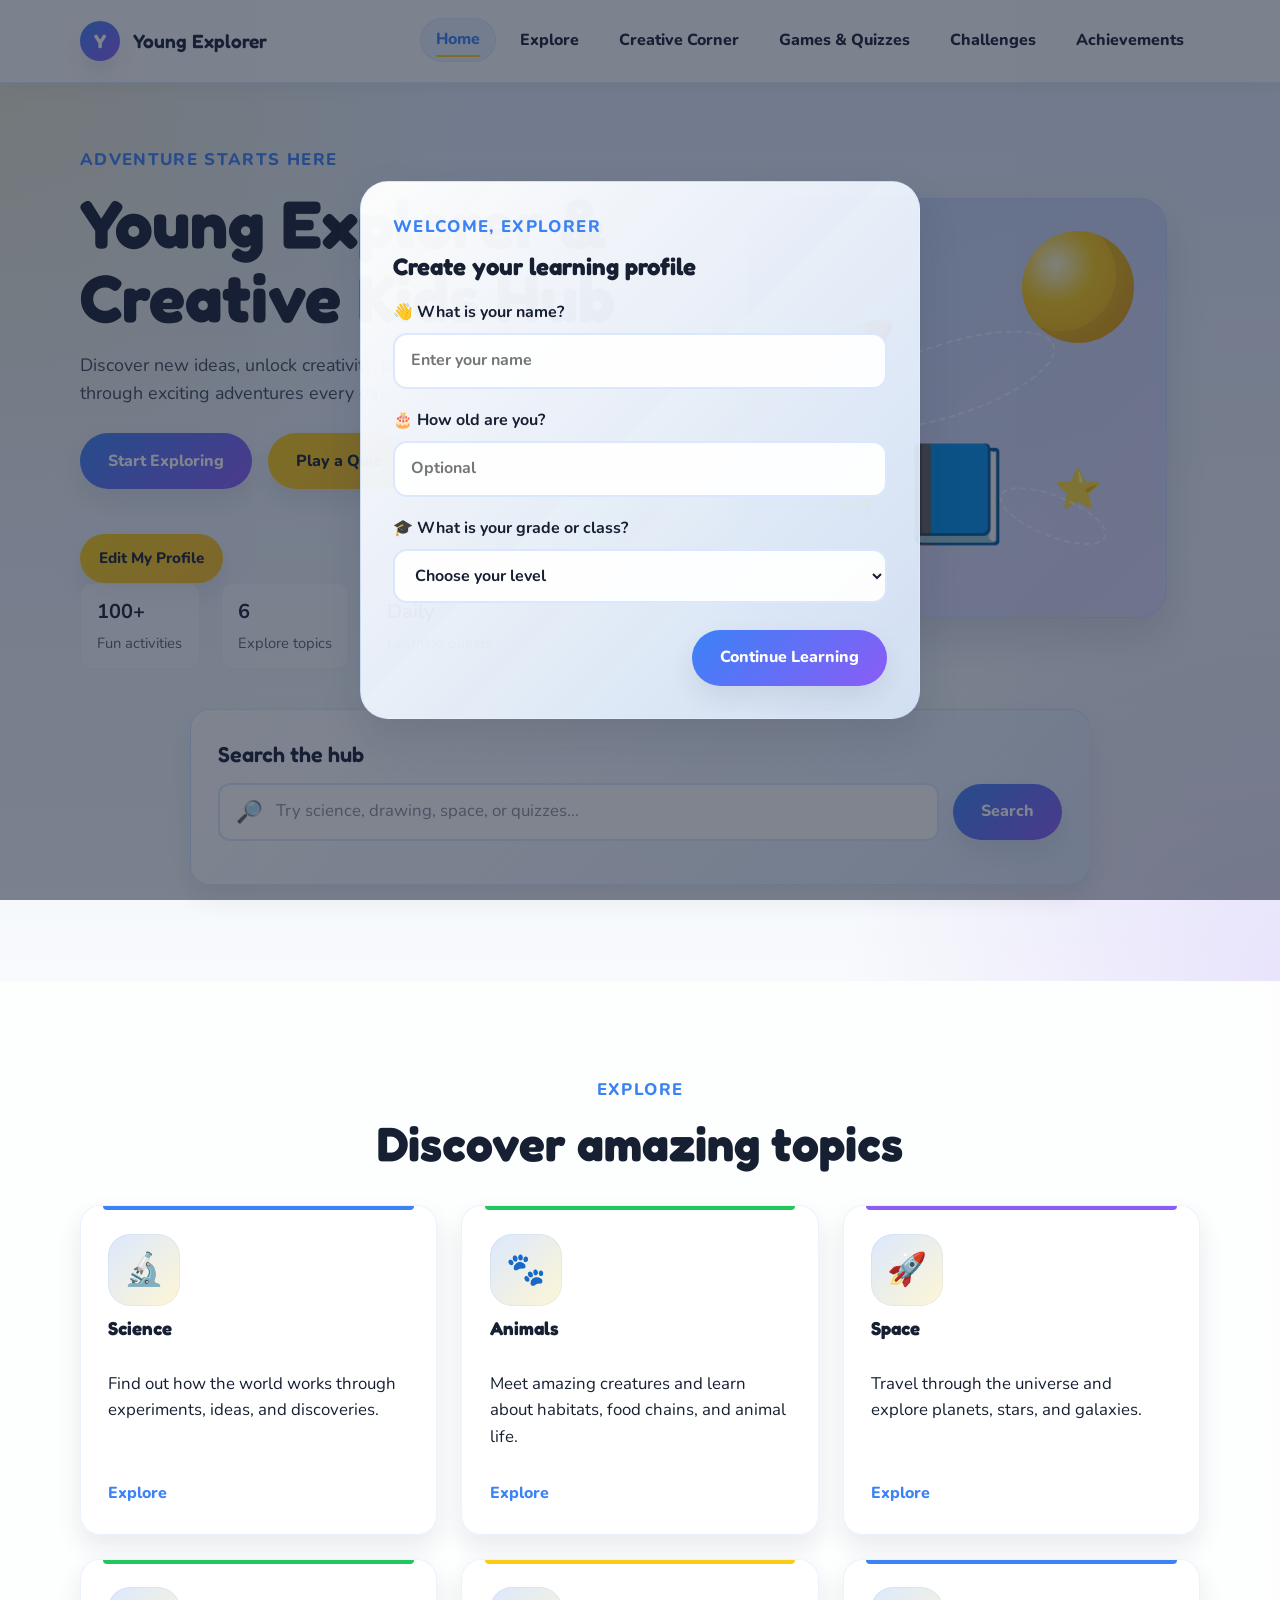
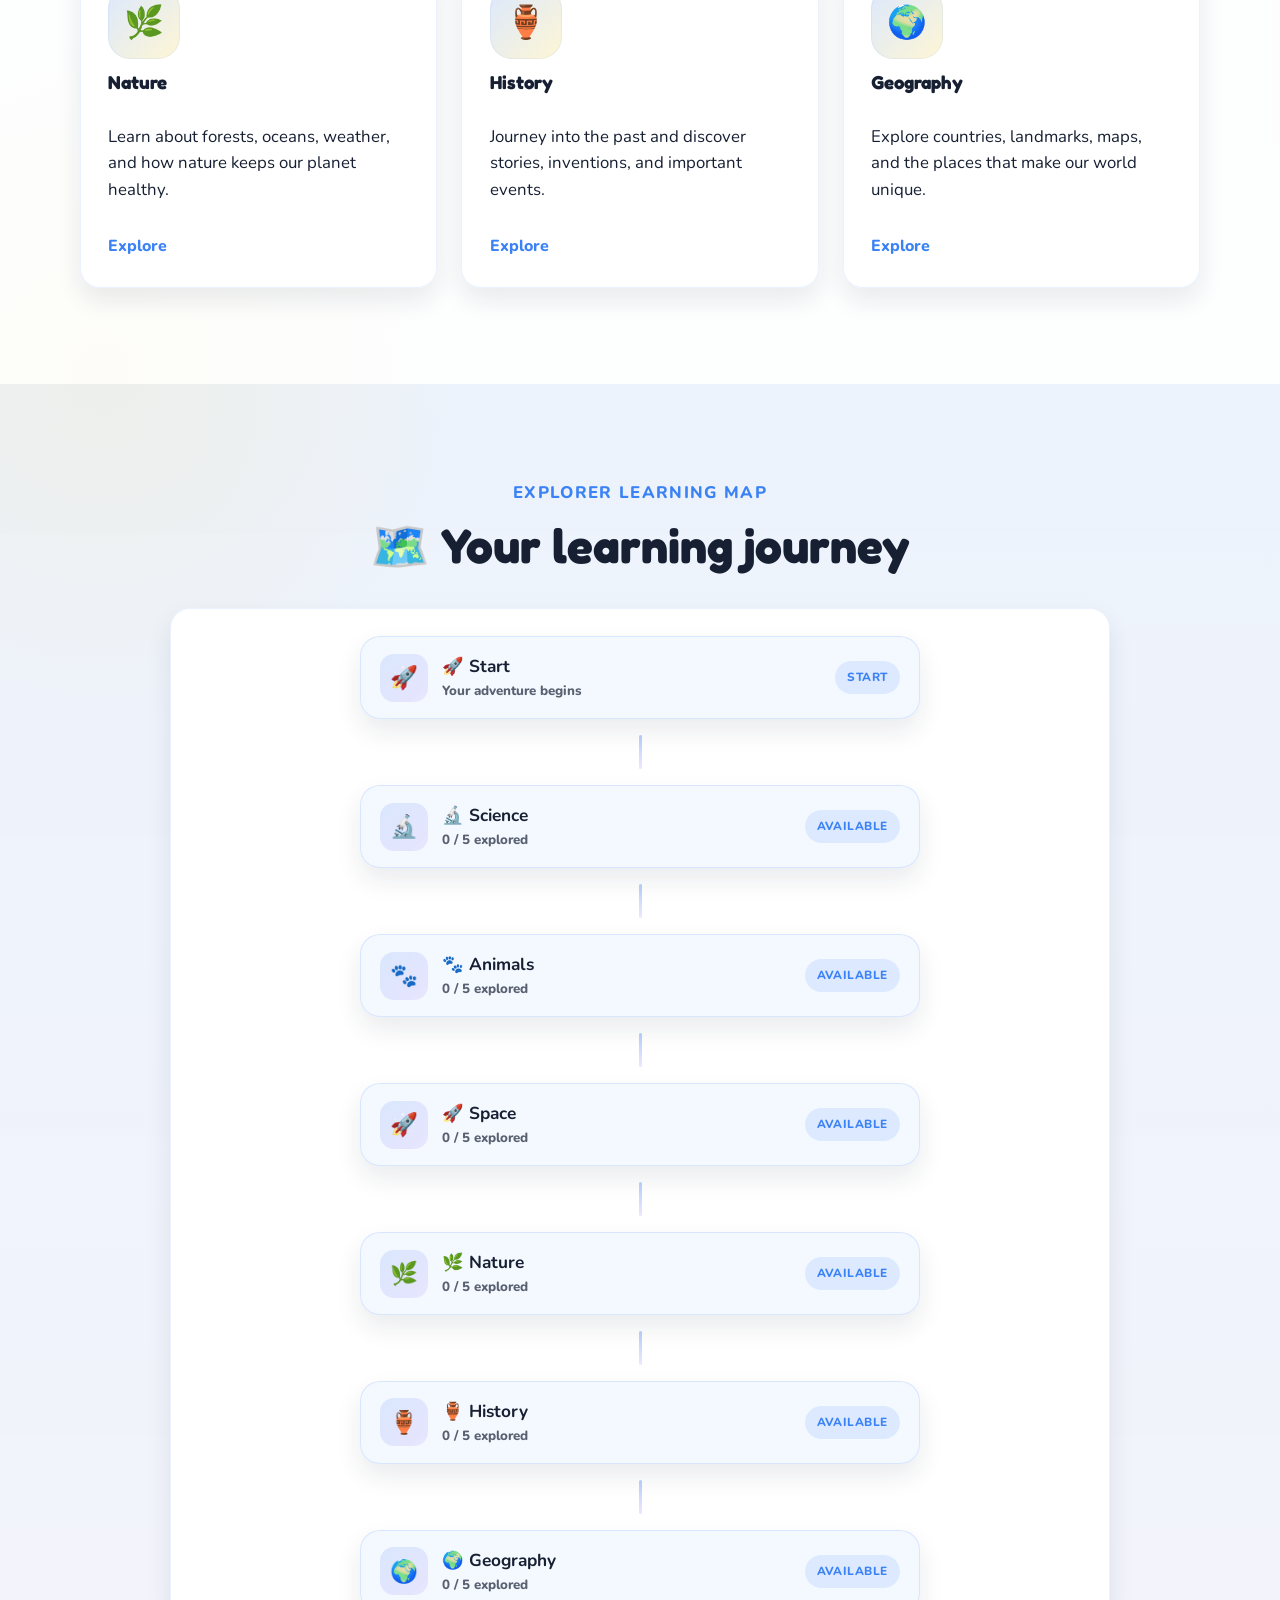
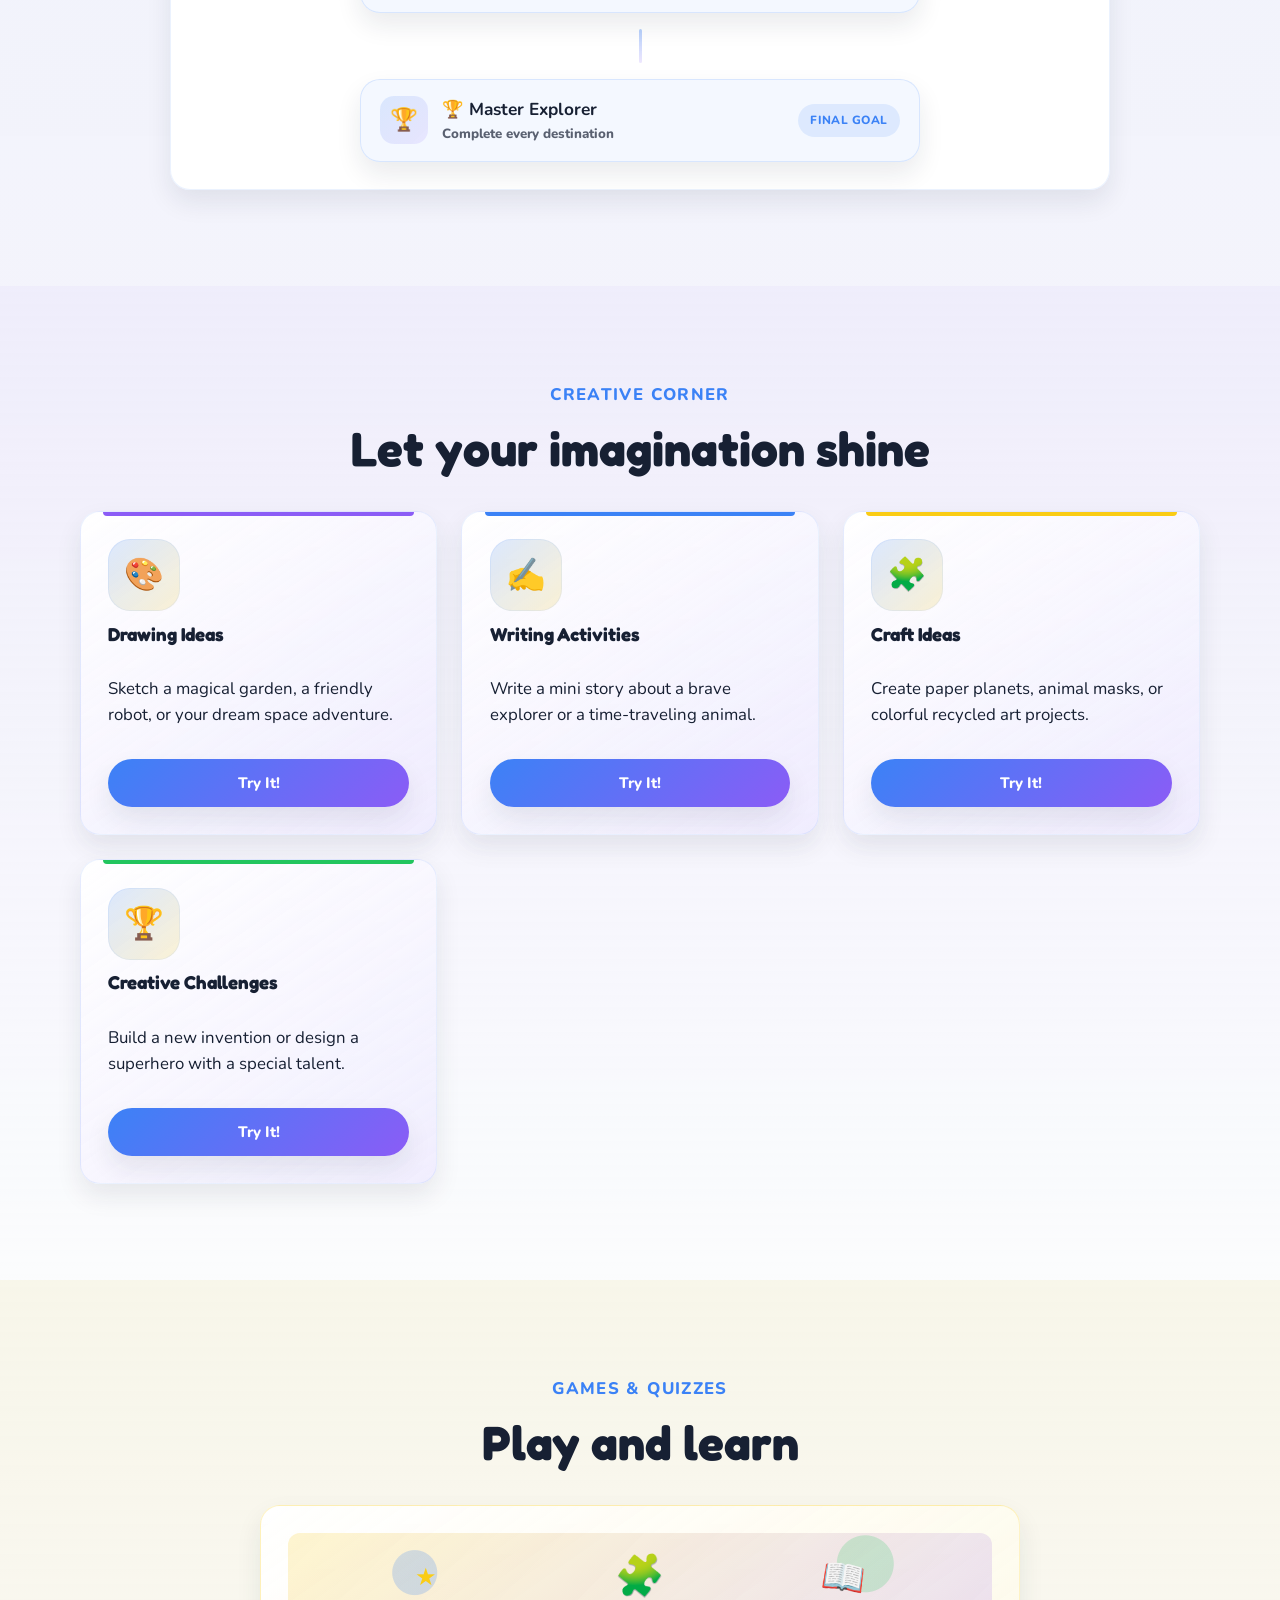
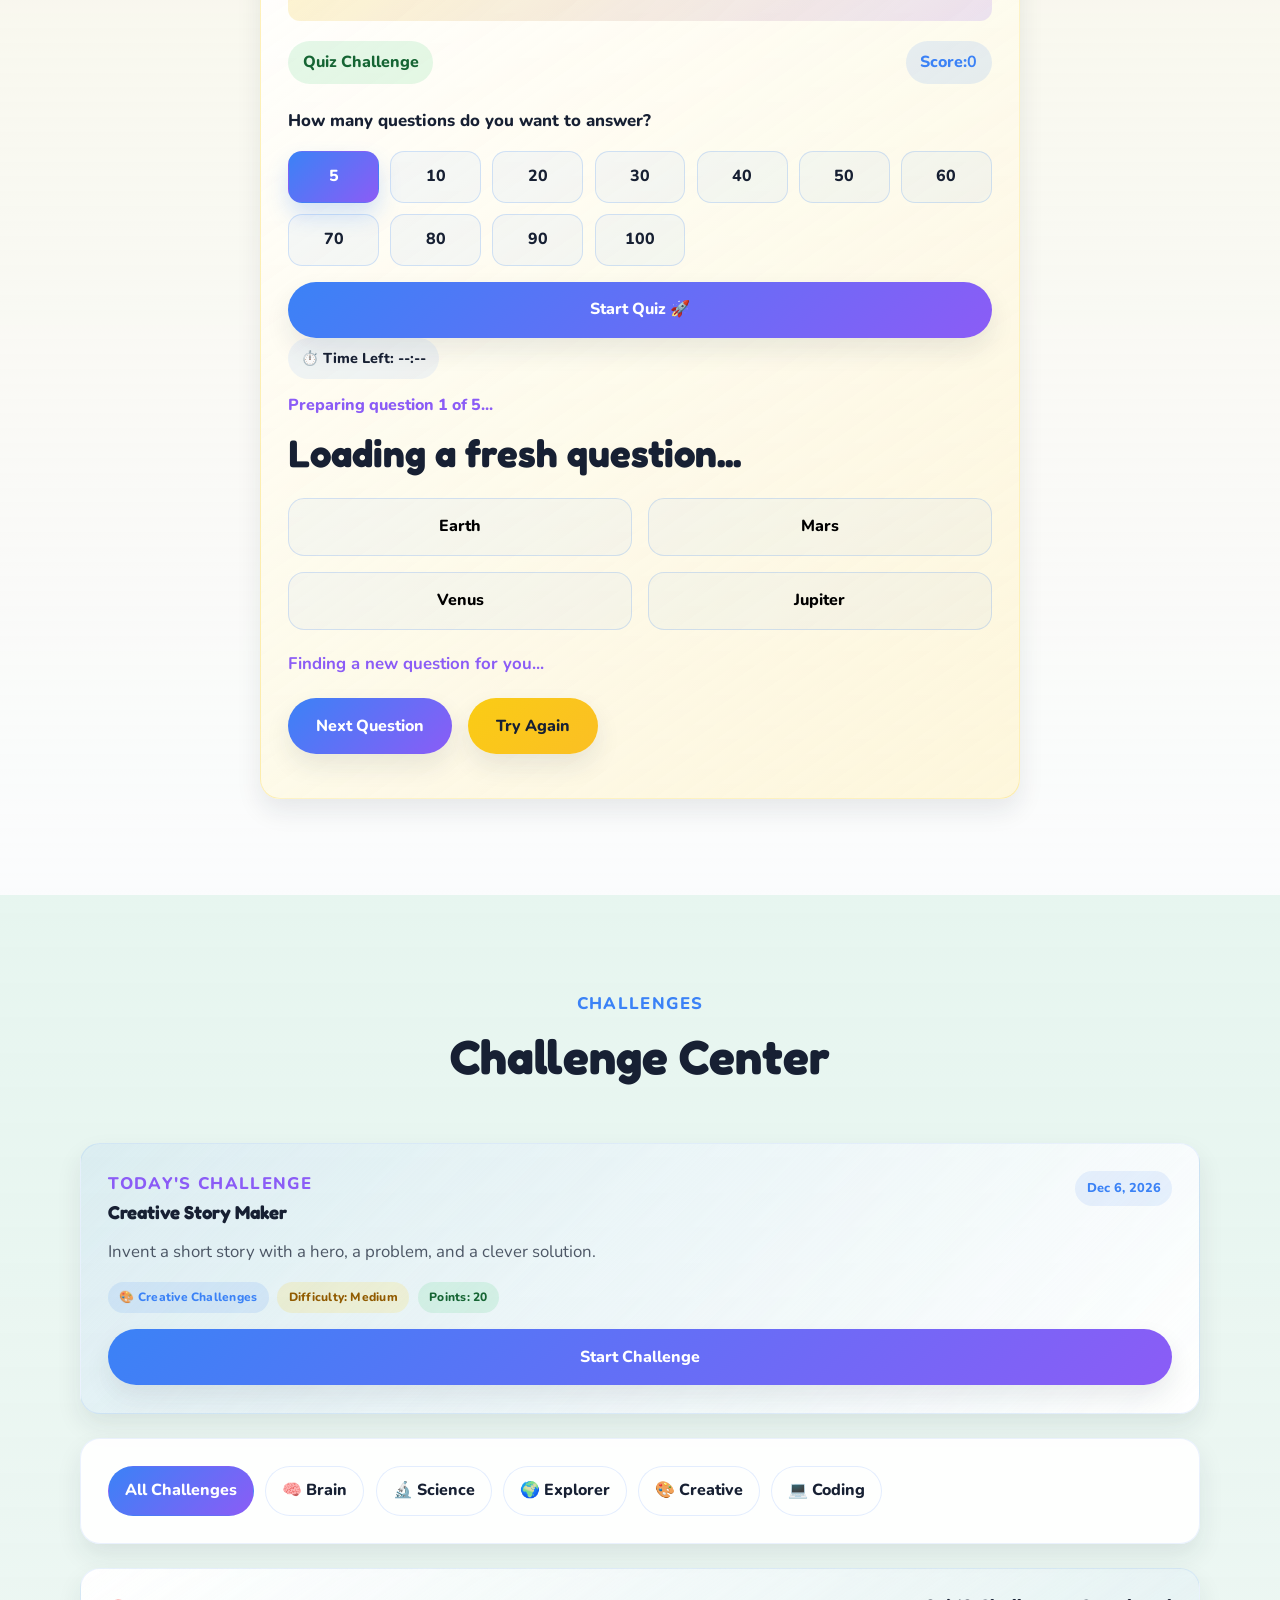
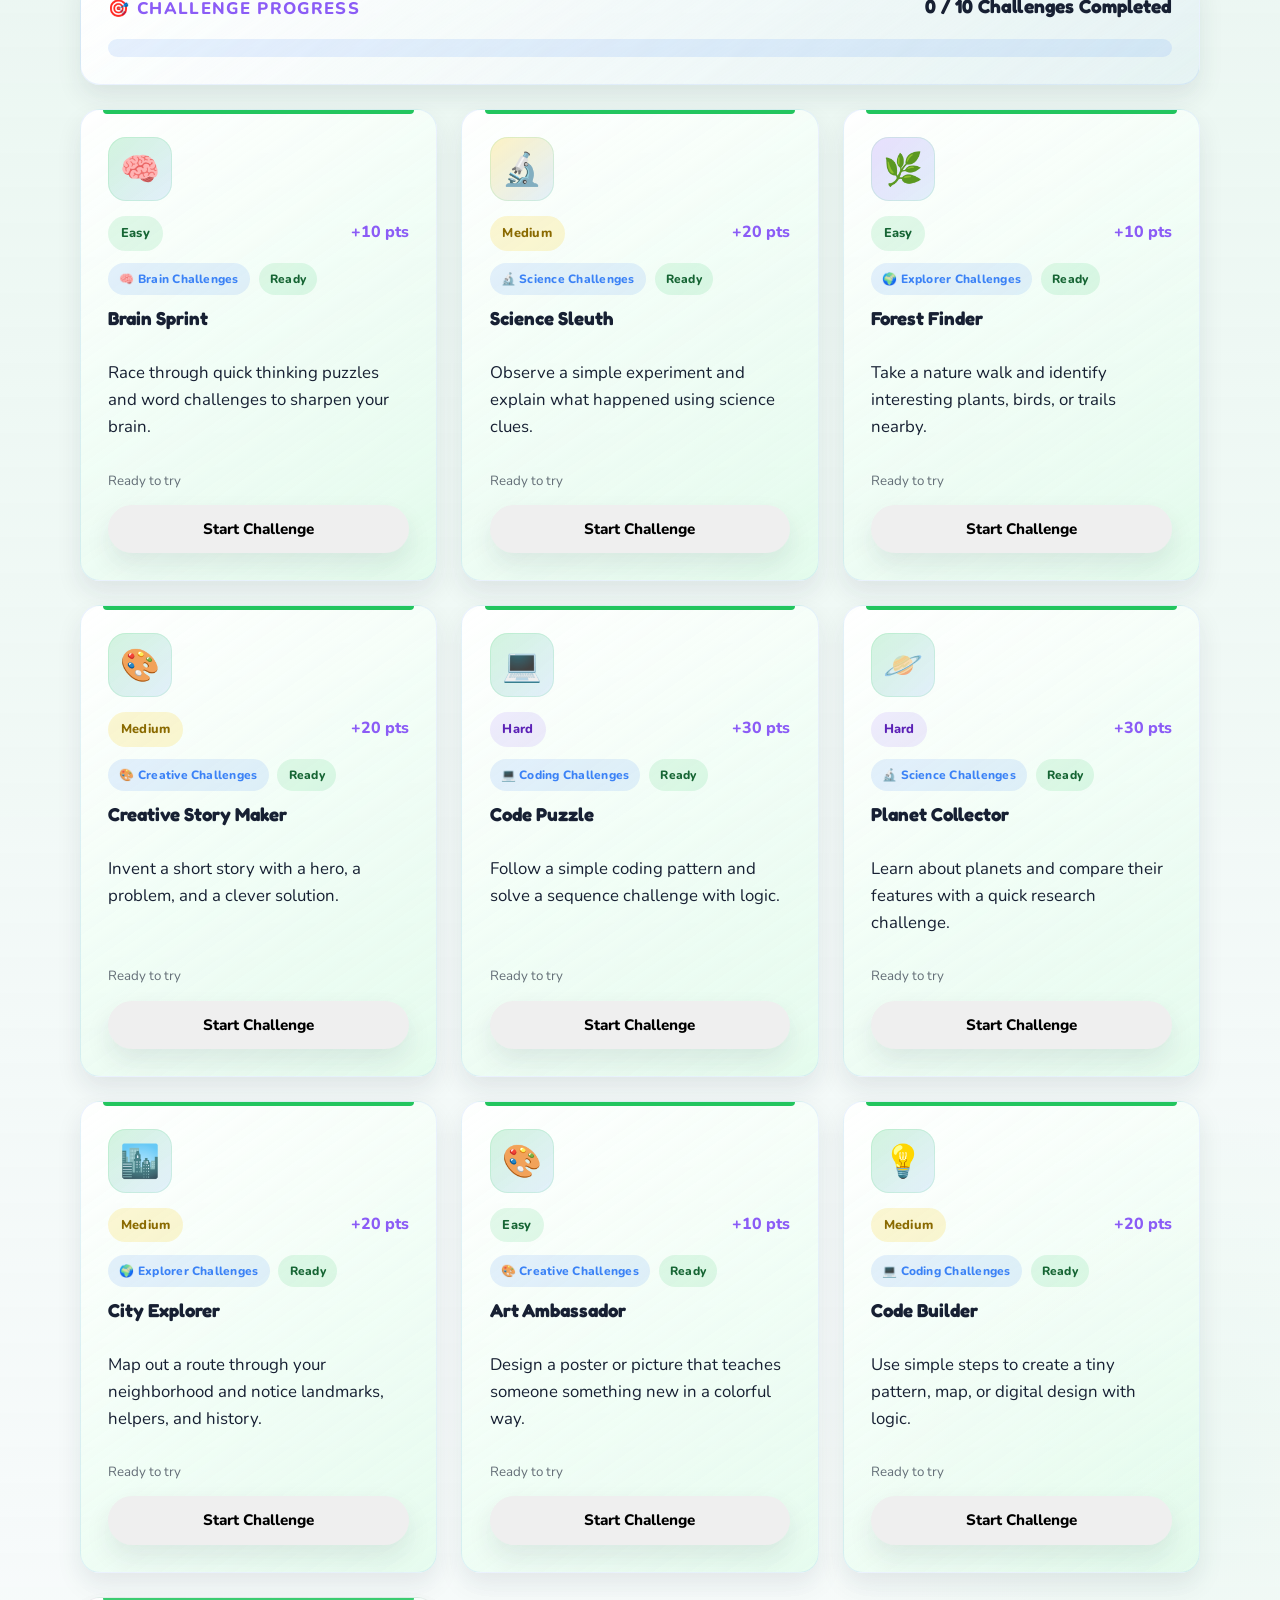
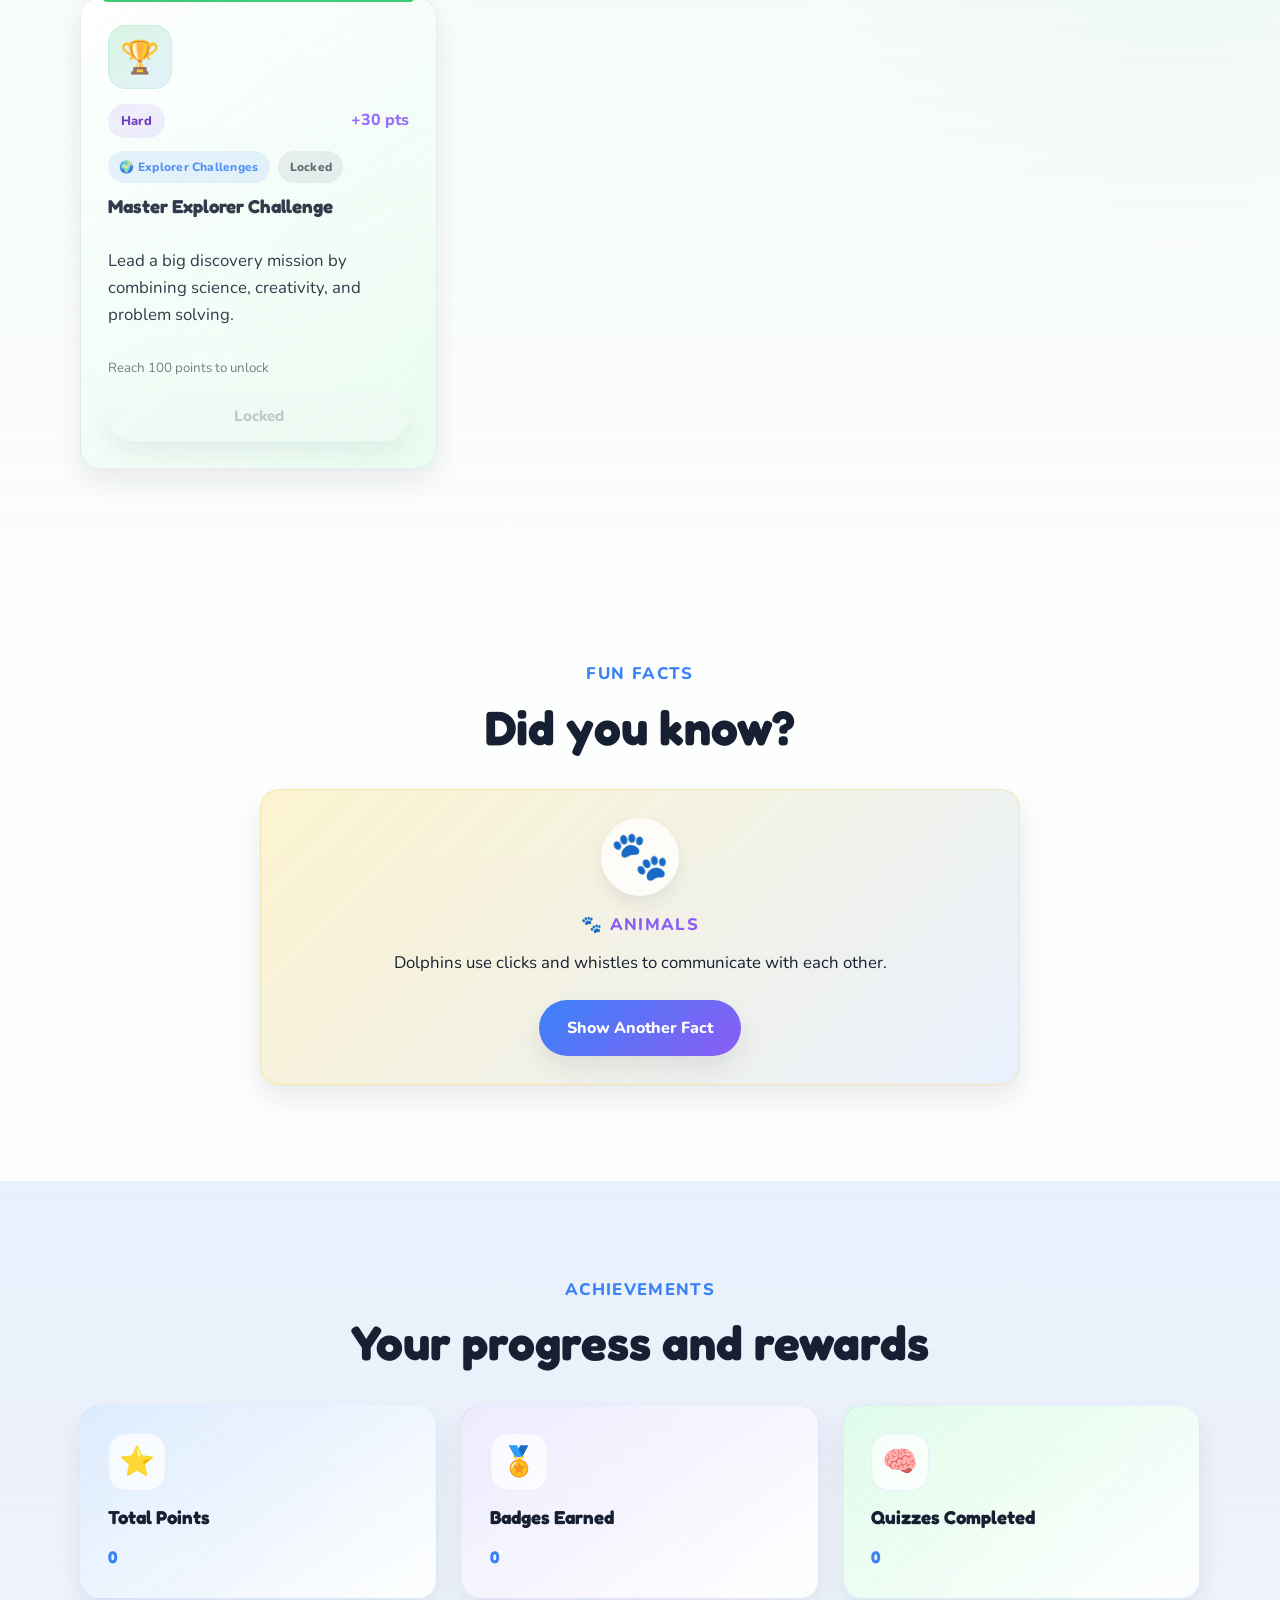
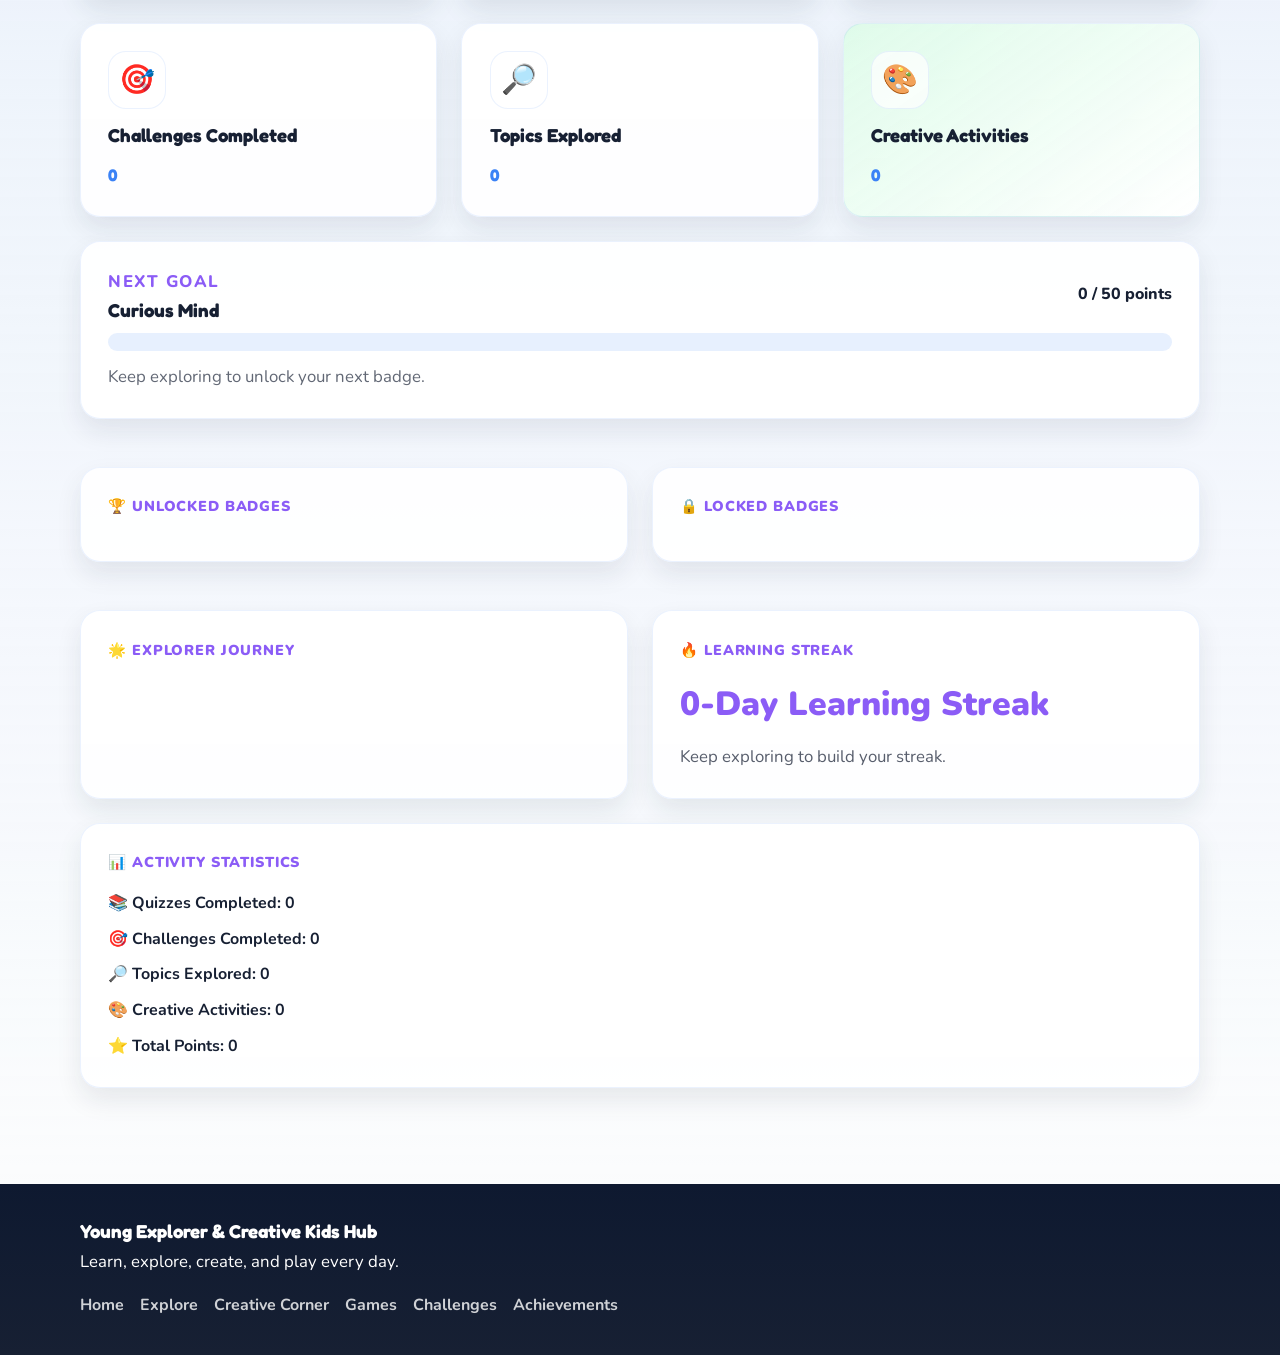
==== commit e8c3cfaf: "Add Creative Workspace to Home" ====
--- a/index.html
+++ b/index.html
@@ -232,6 +232,275 @@
               <a class="text-link" id="topic-result-link" href="#" target="_blank" rel="noreferrer">Read more</a>
             </div>
           </aside>
+          <section class="creative-workspace info-card" id="creative-workspace" hidden aria-live="polite">
+  <div class="creative-workspace-header">
+    <div>
+      <p class="creative-detail-label" id="creative-workspace-label">Creative Studio</p>
+      <h3 id="creative-workspace-title">Drawing Ideas</h3>
+    </div>
+
+    <button
+      type="button"
+      class="btn btn-small btn-secondary"
+      id="creative-close-workspace"
+    >
+      Back to activities
+    </button>
+  </div>
+
+  <div id="creative-empty-state" class="creative-empty-state hidden">
+    Choose an activity to begin creating.
+  </div>
+
+  <!-- DRAWING WORKSPACE -->
+  <div id="drawing-workspace" class="creative-panel hidden">
+    <div class="creative-toolbar">
+
+      <div class="brush-controls">
+        <label class="tool-label" for="brush-size">Brush size</label>
+        <input
+          id="brush-size"
+          type="range"
+          min="2"
+          max="30"
+          value="8"
+        />
+      </div>
+
+      <div class="color-picker" aria-label="Brush colors">
+        <button
+          type="button"
+          class="color-swatch active"
+          data-color="#172033"
+          style="--swatch-color: #172033"
+          aria-label="Black"
+        ></button>
+
+        <button
+          type="button"
+          class="color-swatch"
+          data-color="#3B82F6"
+          style="--swatch-color: #3B82F6"
+          aria-label="Blue"
+        ></button>
+
+        <button
+          type="button"
+          class="color-swatch"
+          data-color="#22C55E"
+          style="--swatch-color: #22C55E"
+          aria-label="Green"
+        ></button>
+
+        <button
+          type="button"
+          class="color-swatch"
+          data-color="#FACC15"
+          style="--swatch-color: #FACC15"
+          aria-label="Yellow"
+        ></button>
+
+        <button
+          type="button"
+          class="color-swatch"
+          data-color="#8B5CF6"
+          style="--swatch-color: #8B5CF6"
+          aria-label="Purple"
+        ></button>
+
+        <button
+          type="button"
+          class="color-swatch"
+          data-color="#EC4899"
+          style="--swatch-color: #EC4899"
+          aria-label="Pink"
+        ></button>
+
+        <button
+          type="button"
+          class="color-swatch"
+          data-color="#F97316"
+          style="--swatch-color: #F97316"
+          aria-label="Orange"
+        ></button>
+      </div>
+
+      <div class="tool-buttons">
+        <button
+          type="button"
+          class="btn btn-small btn-primary"
+          id="draw-pencil-tool"
+        >
+          Pencil
+        </button>
+
+        <button
+          type="button"
+          class="btn btn-small btn-secondary"
+          id="draw-eraser-tool"
+        >
+          Eraser
+        </button>
+
+        <button
+          type="button"
+          class="btn btn-small btn-secondary"
+          id="draw-undo-btn"
+        >
+          Undo
+        </button>
+
+        <button
+          type="button"
+          class="btn btn-small btn-secondary"
+          id="draw-redo-btn"
+        >
+          Redo
+        </button>
+
+        <button
+          type="button"
+          class="btn btn-small btn-secondary"
+          id="draw-clear-btn"
+        >
+          Clear
+        </button>
+
+        <button
+          type="button"
+          class="btn btn-small btn-primary"
+          id="draw-save-btn"
+        >
+          Save
+        </button>
+      </div>
+    </div>
+
+    <div class="drawing-prompts">
+      <span class="prompt-label">Prompt ideas:</span>
+      <div class="prompt-chip-list" id="drawing-prompts"></div>
+    </div>
+
+    <div class="drawing-area-wrap">
+      <canvas
+        id="drawing-canvas"
+        width="900"
+        height="420"
+        aria-label="Drawing canvas"
+      ></canvas>
+    </div>
+  </div>
+
+  <!-- WRITING WORKSPACE -->
+  <div id="writing-workspace" class="creative-panel hidden">
+    <div class="writing-panel-layout">
+
+      <div class="writing-sidebar">
+        <h4>Writing prompts</h4>
+        <div class="prompt-chip-list" id="writing-prompts"></div>
+      </div>
+
+      <div class="writing-main">
+
+        <div class="writing-header">
+          <span class="prompt-label">Your story</span>
+
+          <div class="writing-actions">
+            <button
+              type="button"
+              class="btn btn-small btn-secondary"
+              id="writing-clear-btn"
+            >
+              Clear
+            </button>
+
+            <button
+              type="button"
+              class="btn btn-small btn-primary"
+              id="writing-save-btn"
+            >
+              Save draft
+            </button>
+          </div>
+        </div>
+
+        <textarea
+          id="writing-story-input"
+          rows="12"
+          placeholder="Start writing your adventure..."
+        ></textarea>
+
+        <div class="writing-stats">
+          <span id="word-count">0 words</span>
+          <span id="character-count">0 characters</span>
+          <span id="writing-save-status">Draft not saved yet</span>
+        </div>
+
+      </div>
+    </div>
+  </div>
+
+  <!-- CRAFT WORKSPACE -->
+  <div id="craft-workspace" class="creative-panel hidden">
+
+    <div class="craft-list" id="craft-list"></div>
+
+    <div class="craft-step-panel hidden" id="craft-step-panel">
+
+      <div class="craft-step-header">
+        <div>
+          <p class="creative-detail-label">Craft in progress</p>
+          <h4 id="craft-step-title">Paper Rocket</h4>
+        </div>
+
+        <span class="craft-step-badge" id="craft-step-badge">
+          Easy
+        </span>
+      </div>
+
+      <div class="craft-step-meta">
+        <span id="craft-step-time">15 minutes</span>
+        <span id="craft-step-materials">
+          Paper, tape, scissors
+        </span>
+      </div>
+
+      <div class="craft-step-card">
+        <p id="craft-step-instruction">
+          Fold the paper.
+        </p>
+      </div>
+
+      <div class="craft-step-controls">
+        <button
+          type="button"
+          class="btn btn-small btn-secondary"
+          id="craft-prev-btn"
+        >
+          Previous Step
+        </button>
+
+        <button
+          type="button"
+          class="btn btn-small btn-primary"
+          id="craft-next-btn"
+        >
+          Next Step
+        </button>
+      </div>
+
+    </div>
+  </div>
+
+  <!-- CHALLENGE WORKSPACE -->
+  <div id="challenge-workspace" class="creative-panel hidden">
+    <div
+      class="challenge-idea-grid"
+      id="challenge-idea-grid"
+    ></div>
+  </div>
+
+</section>
         </div>
       </section>
 
@@ -410,6 +679,106 @@
 
             <button type="button" class="btn btn-primary" id="complete-started-challenge-btn">Complete Challenge</button>
           </aside>
+          <section class="creative-workspace info-card" id="creative-workspace" hidden aria-live="polite">
+            <div class="creative-workspace-header">
+              <div>
+                <p class="creative-detail-label" id="creative-workspace-label">Creative Studio</p>
+                <h3 id="creative-workspace-title">Drawing Ideas</h3>
+              </div>
+              <button type="button" class="btn btn-small btn-secondary" id="creative-close-workspace">Back to activities</button>
+            </div>
+
+            <div id="creative-empty-state" class="creative-empty-state hidden">Choose an activity to begin creating.</div>
+
+            <div id="drawing-workspace" class="creative-panel hidden">
+              <div class="creative-toolbar">
+                <div class="brush-controls">
+                  <label class="tool-label" for="brush-size">Brush size</label>
+                  <input id="brush-size" type="range" min="2" max="30" value="8" />
+                </div>
+                <div class="color-picker" aria-label="Brush colors">
+                  <button type="button" class="color-swatch active" data-color="#172033" style="--swatch-color: #172033" aria-label="Black"></button>
+                  <button type="button" class="color-swatch" data-color="#3B82F6" style="--swatch-color: #3B82F6" aria-label="Blue"></button>
+                  <button type="button" class="color-swatch" data-color="#22C55E" style="--swatch-color: #22C55E" aria-label="Green"></button>
+                  <button type="button" class="color-swatch" data-color="#FACC15" style="--swatch-color: #FACC15" aria-label="Yellow"></button>
+                  <button type="button" class="color-swatch" data-color="#8B5CF6" style="--swatch-color: #8B5CF6" aria-label="Purple"></button>
+                  <button type="button" class="color-swatch" data-color="#EC4899" style="--swatch-color: #EC4899" aria-label="Pink"></button>
+                  <button type="button" class="color-swatch" data-color="#F97316" style="--swatch-color: #F97316" aria-label="Orange"></button>
+                </div>
+                <div class="tool-buttons">
+                  <button type="button" class="btn btn-small btn-primary" id="draw-pencil-tool">Pencil</button>
+                  <button type="button" class="btn btn-small btn-secondary" id="draw-eraser-tool">Eraser</button>
+                  <button type="button" class="btn btn-small btn-secondary" id="draw-undo-btn">Undo</button>
+                  <button type="button" class="btn btn-small btn-secondary" id="draw-redo-btn">Redo</button>
+                  <button type="button" class="btn btn-small btn-secondary" id="draw-clear-btn">Clear</button>
+                  <button type="button" class="btn btn-small btn-primary" id="draw-save-btn">Save</button>
+                </div>
+              </div>
+
+              <div class="drawing-prompts">
+                <span class="prompt-label">Prompt ideas:</span>
+                <div class="prompt-chip-list" id="drawing-prompts"></div>
+              </div>
+
+              <div class="drawing-area-wrap">
+                <canvas id="drawing-canvas" width="900" height="420" aria-label="Drawing canvas"></canvas>
+              </div>
+            </div>
+
+            <div id="writing-workspace" class="creative-panel hidden">
+              <div class="writing-panel-layout">
+                <div class="writing-sidebar">
+                  <h4>Writing prompts</h4>
+                  <div class="prompt-chip-list" id="writing-prompts"></div>
+                </div>
+                <div class="writing-main">
+                  <div class="writing-header">
+                    <span class="prompt-label">Your story</span>
+                    <div class="writing-actions">
+                      <button type="button" class="btn btn-small btn-secondary" id="writing-clear-btn">Clear</button>
+                      <button type="button" class="btn btn-small btn-primary" id="writing-save-btn">Save draft</button>
+                    </div>
+                  </div>
+                  <textarea id="writing-story-input" rows="12" placeholder="Start writing your adventure..."></textarea>
+                  <div class="writing-stats">
+                    <span id="word-count">0 words</span>
+                    <span id="character-count">0 characters</span>
+                    <span id="writing-save-status">Draft not saved yet</span>
+                  </div>
+                </div>
+              </div>
+            </div>
+
+            <div id="craft-workspace" class="creative-panel hidden">
+              <div class="craft-list" id="craft-list"></div>
+              <div class="craft-step-panel hidden" id="craft-step-panel">
+                <div class="craft-step-header">
+                  <div>
+                    <p class="creative-detail-label">Craft in progress</p>
+                    <h4 id="craft-step-title">Paper Rocket</h4>
+                  </div>
+                  <span class="craft-step-badge" id="craft-step-badge">Easy</span>
+                </div>
+                <div class="craft-step-meta">
+                  <span id="craft-step-time">15 minutes</span>
+                  <span id="craft-step-materials">Paper, tape, scissors</span>
+                </div>
+                <div class="craft-step-card">
+                  <p id="craft-step-instruction">Fold the paper.</p>
+                </div>
+                <div class="craft-step-controls">
+                  <button type="button" class="btn btn-small btn-secondary" id="craft-prev-btn">Previous Step</button>
+                  <button type="button" class="btn btn-small btn-primary" id="craft-next-btn">Next Step</button>
+                </div>
+              </div>
+            </div>
+
+            <div id="challenge-workspace" class="creative-panel hidden">
+              <div class="challenge-idea-grid" id="challenge-idea-grid"></div>
+            </div>
+          </section>
+        </div>
+      </section>
         </div>
       </section>
 
@@ -536,8 +905,8 @@
         <div>
           <h3>Young Explorer &amp; Creative Kids Hub</h3>
           <p>Learn, explore, create, and play every day.</p>
-        </div>
-        <nav aria-label="Footer navigation">
+        </iv>
+        <nav daria-label="Footer navigation">
           <ul class="footer-links">
             <li><a href="index.html">Home</a></li>
             <li><a href="explore.html">Explore</a></li>
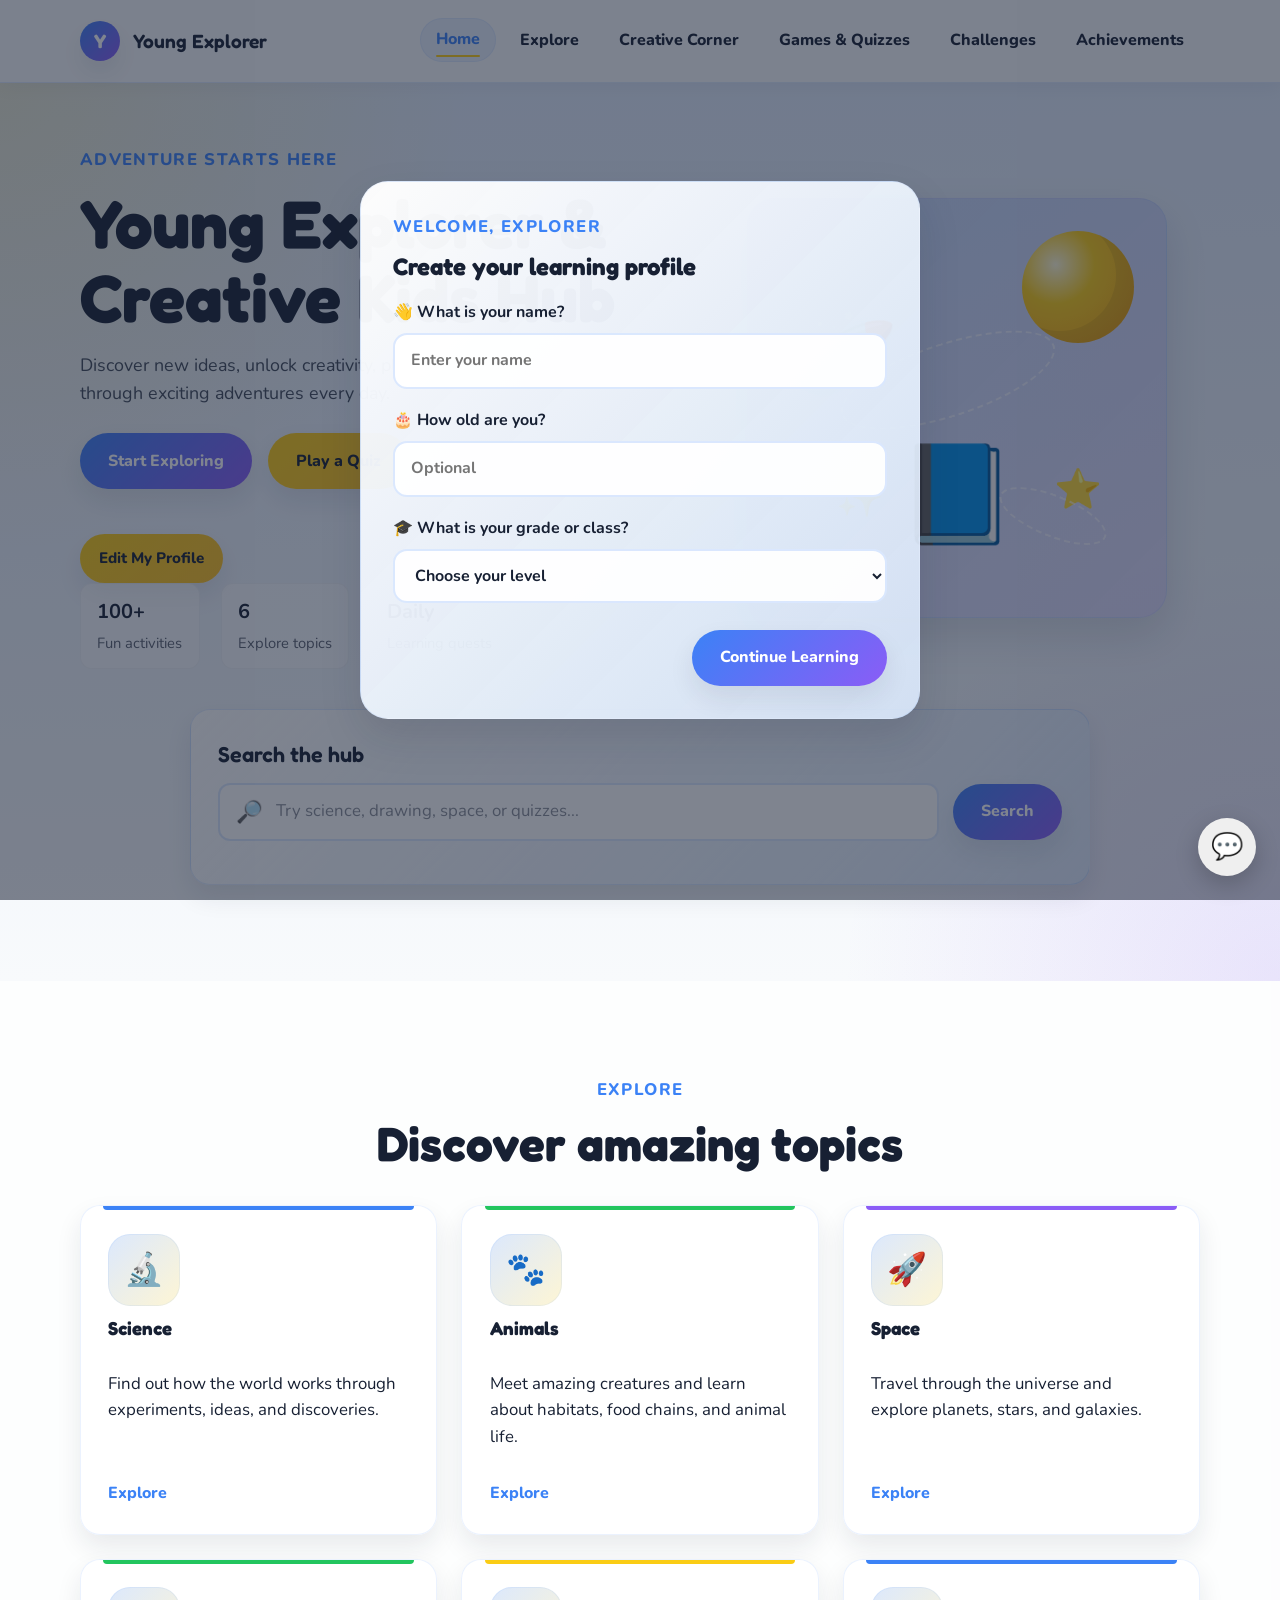
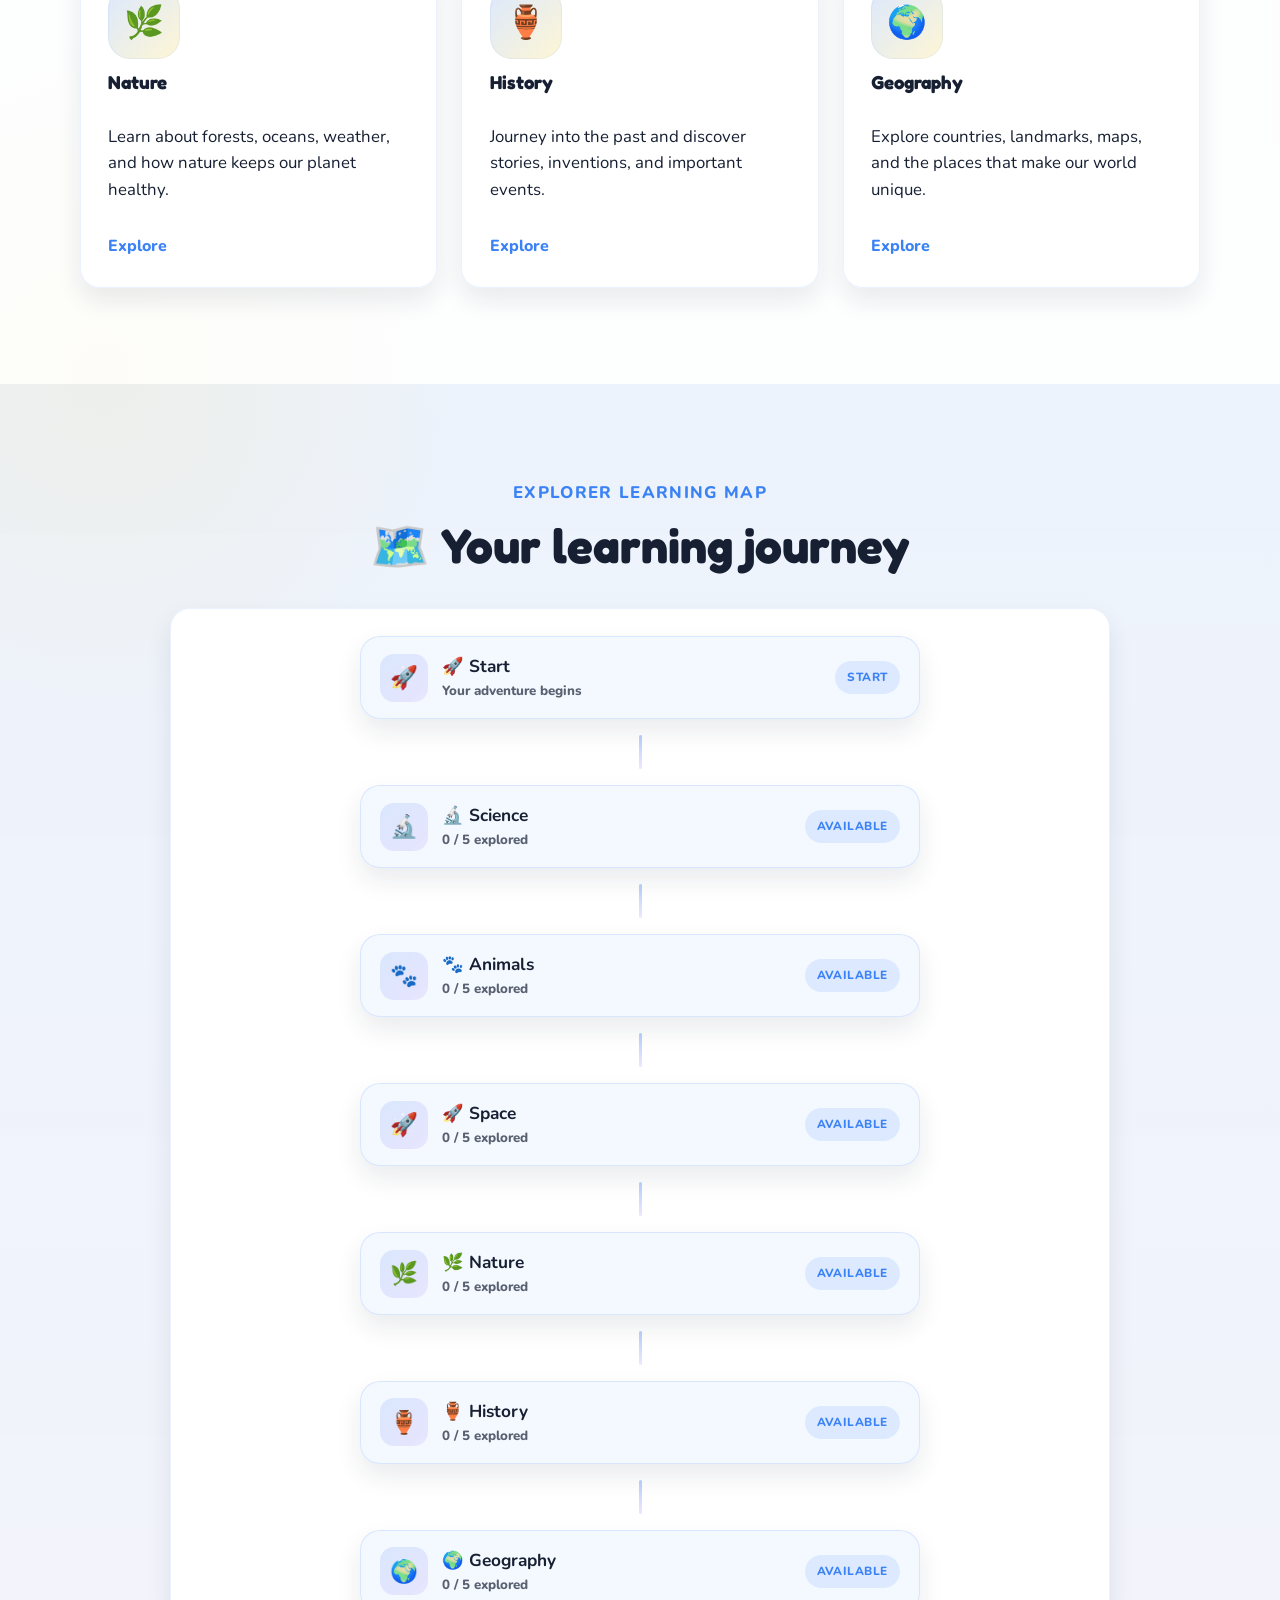
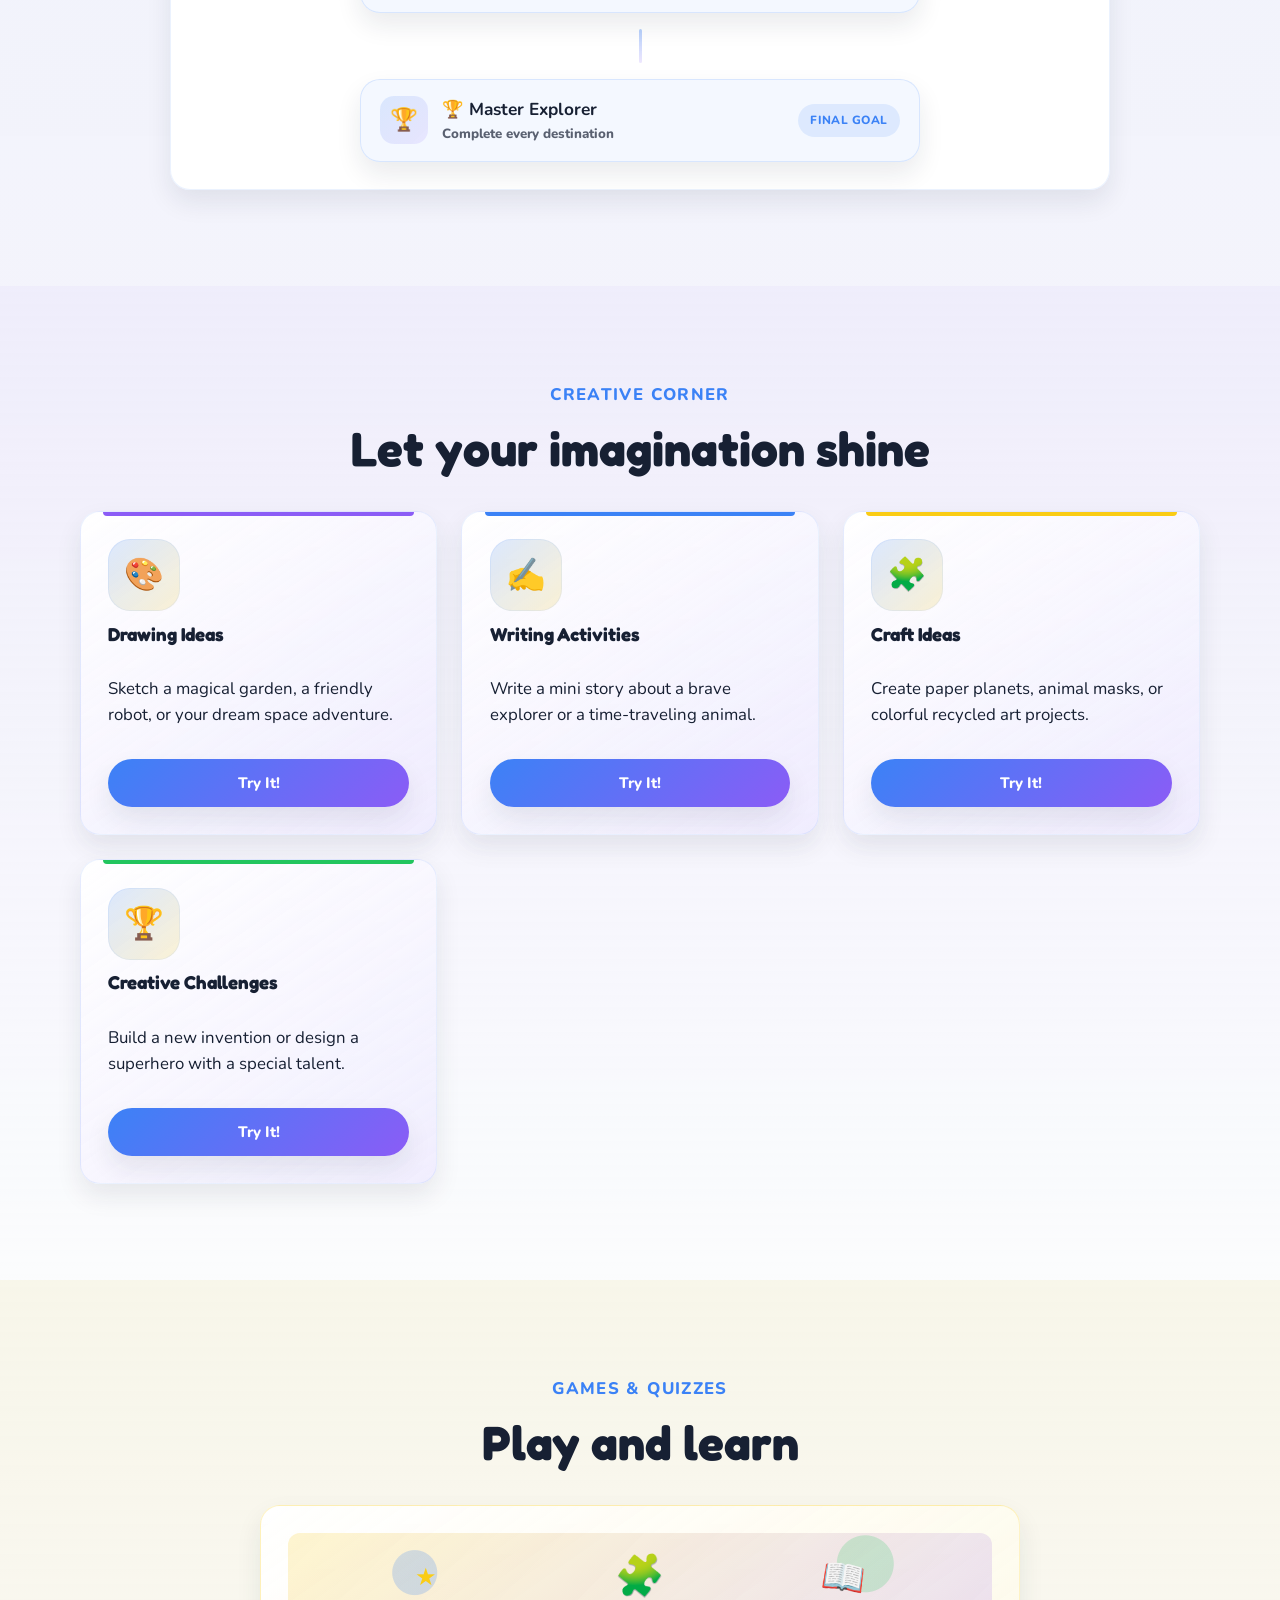
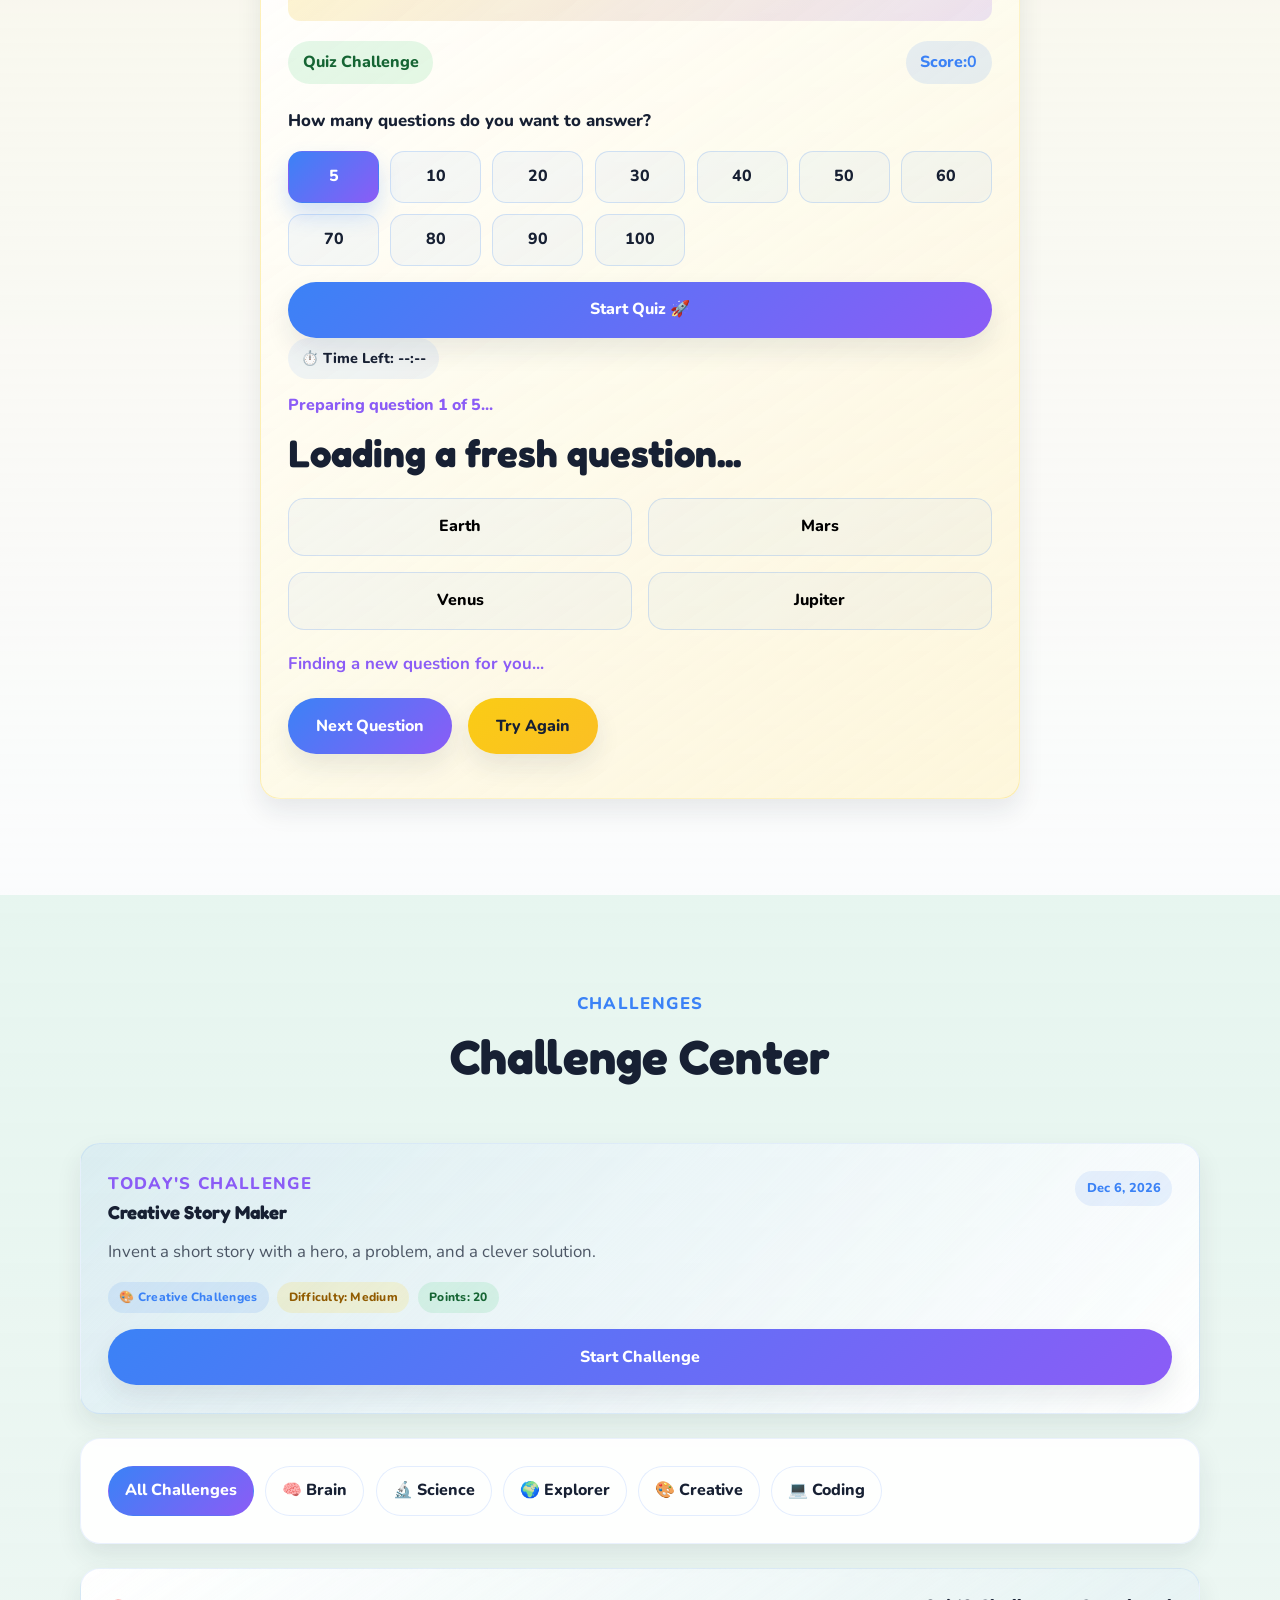
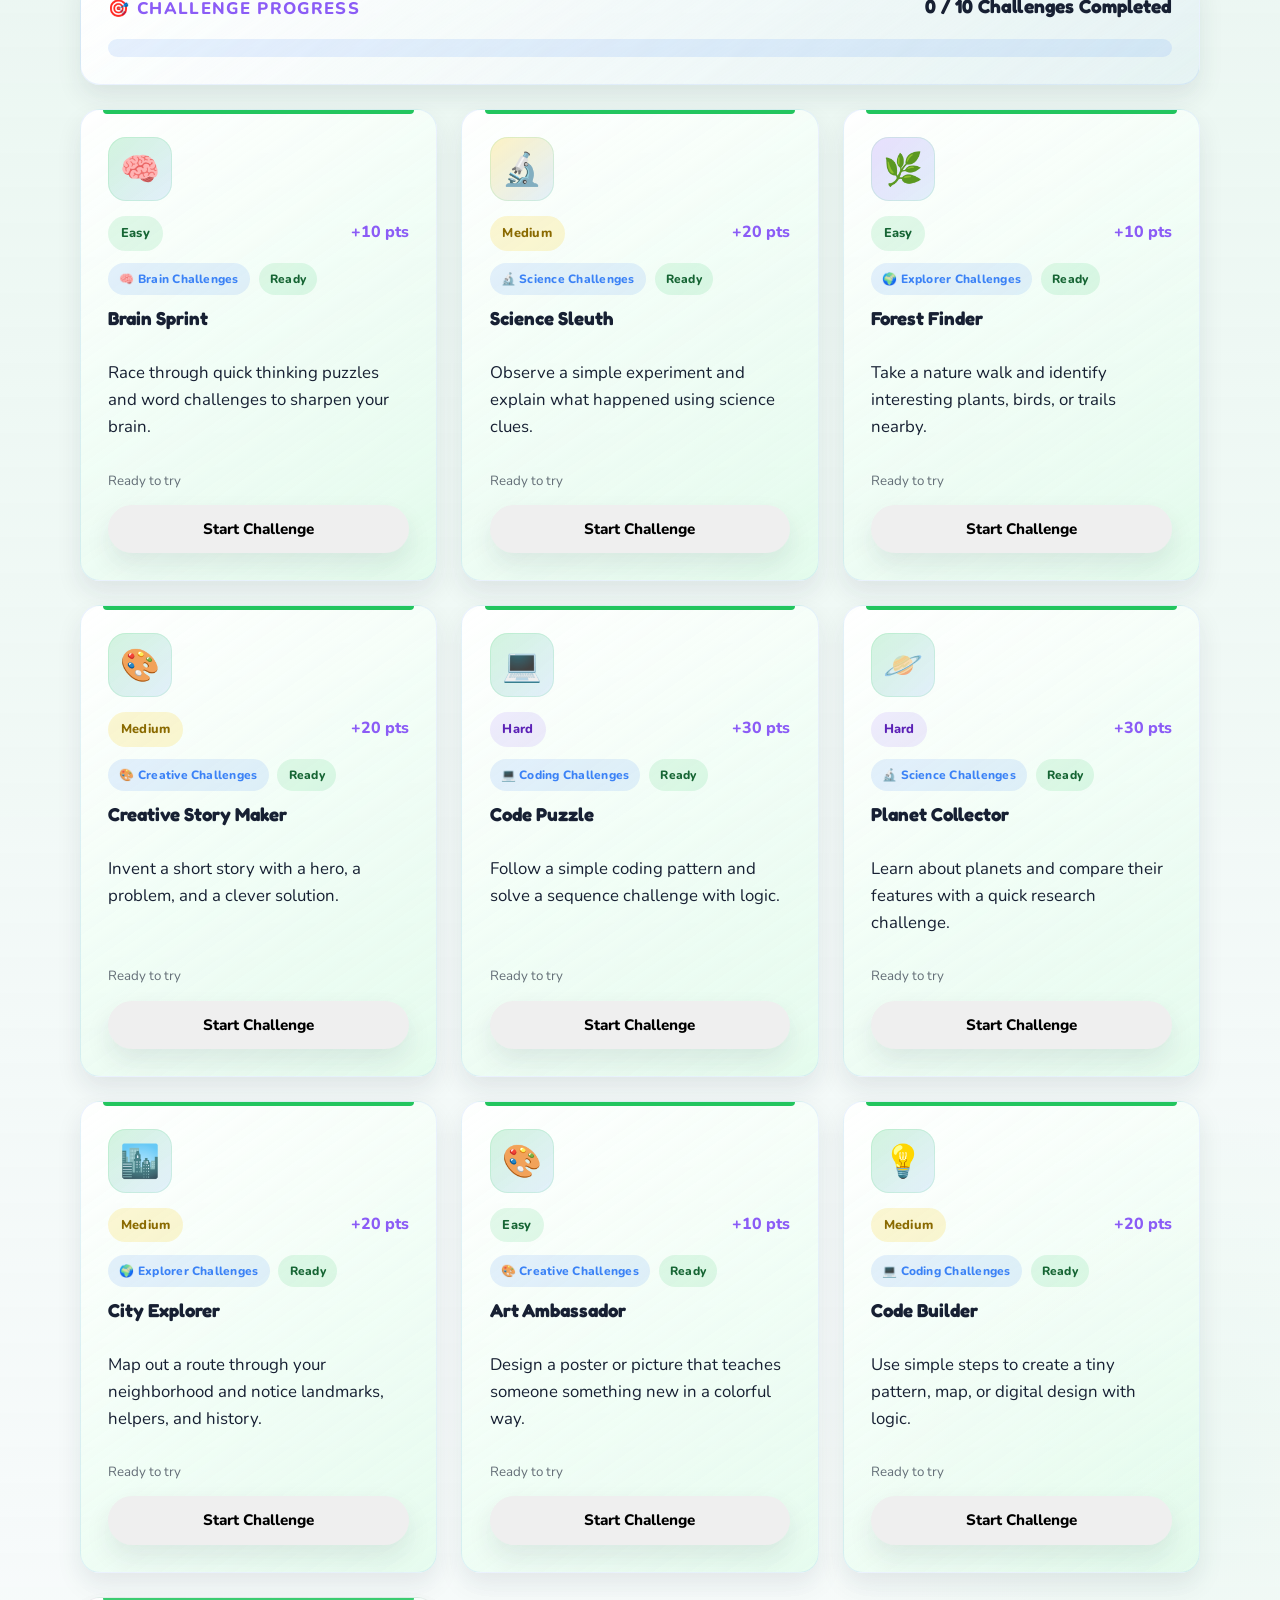
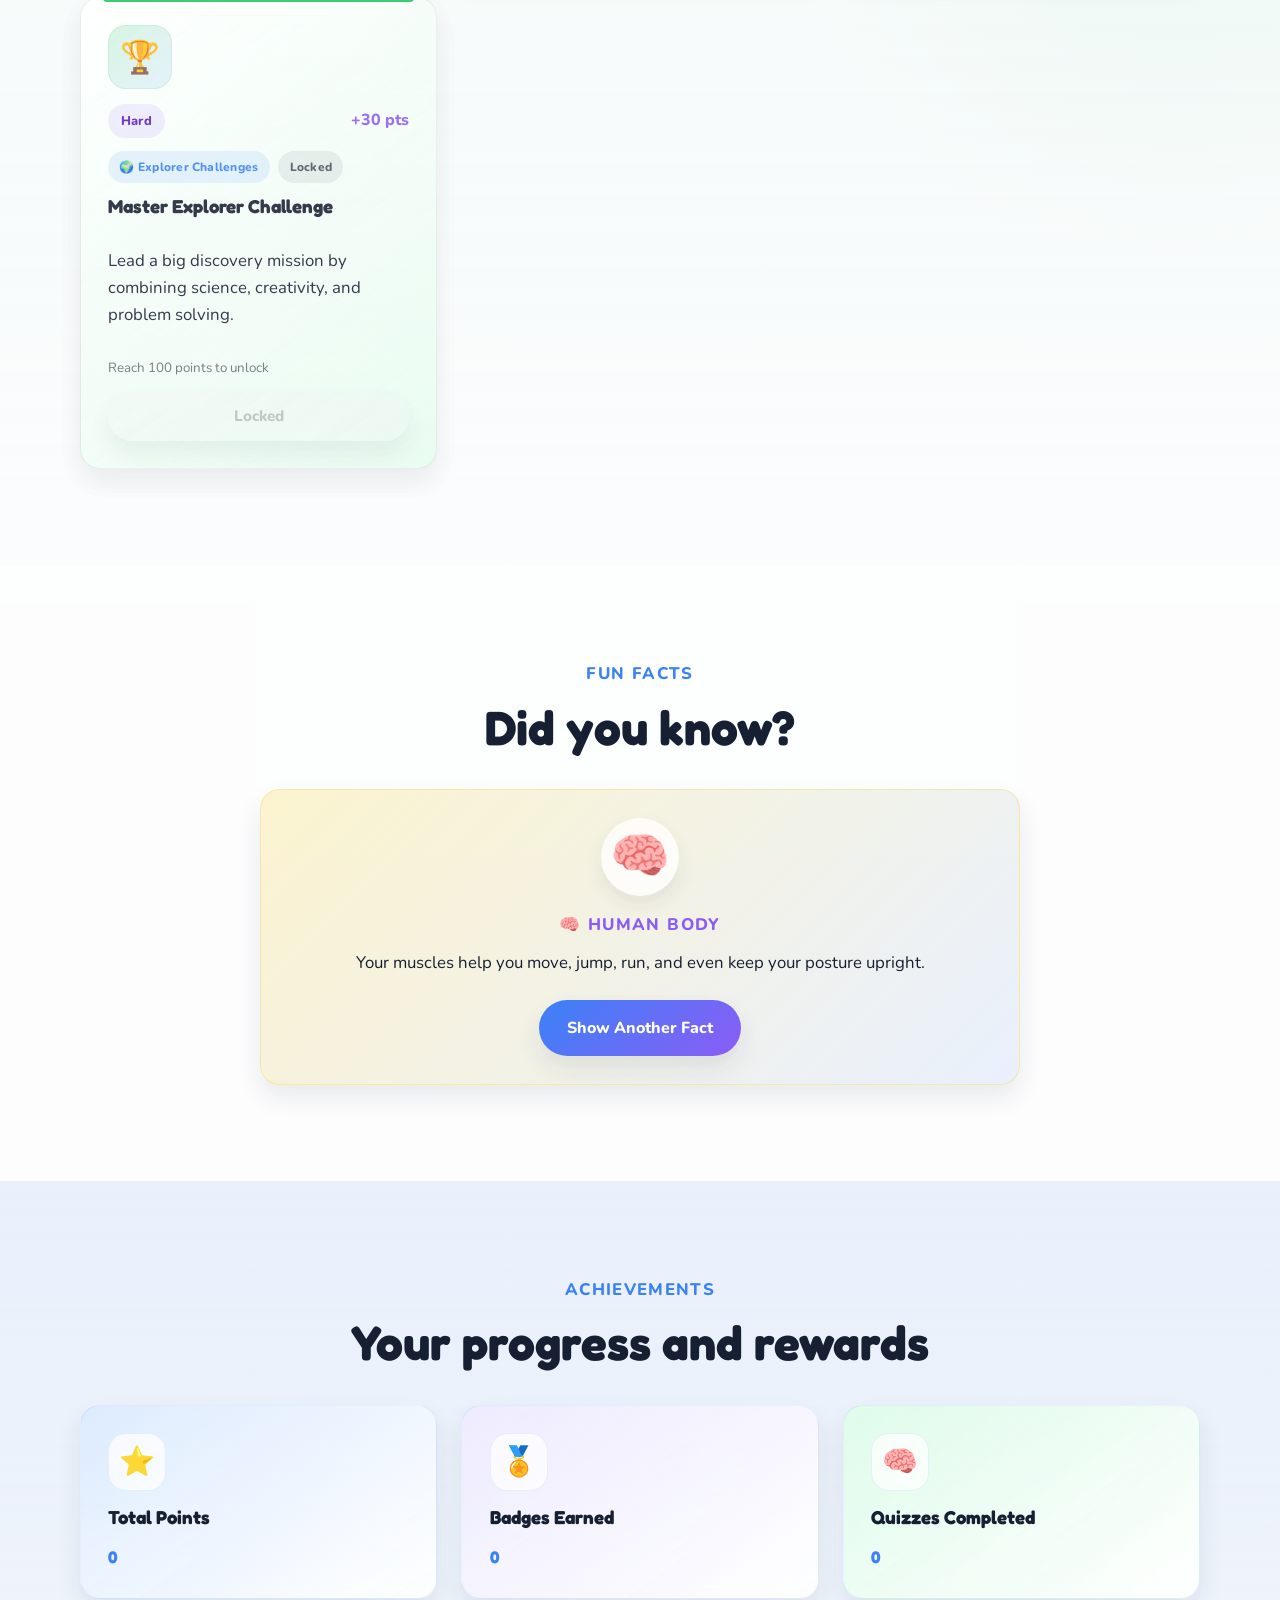
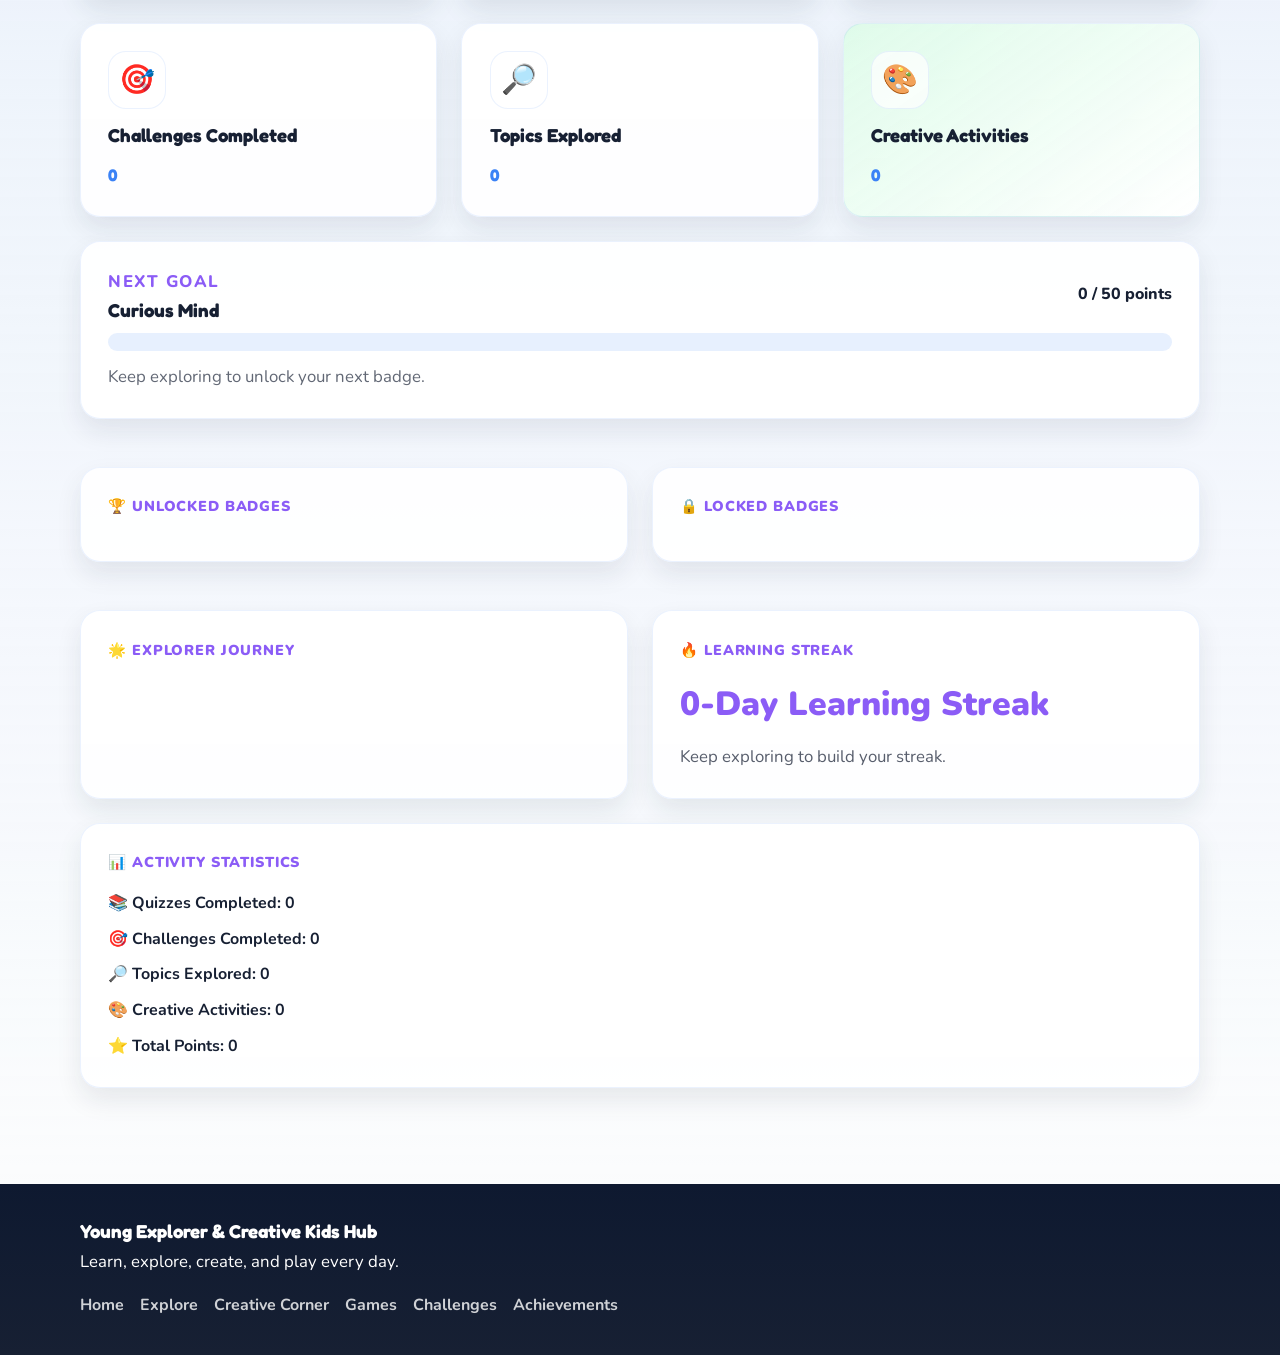
==== commit 1161d71c: "Improve Explorer Buddy" ====
--- a/index.html
+++ b/index.html
@@ -900,6 +900,60 @@
       </section>
     </main>
 
+    <!-- Explorer Buddy Chat -->
+<div class="explorer-buddy" id="explorer-buddy">
+  <button
+    type="button"
+    class="explorer-buddy-toggle"
+    id="explorer-buddy-toggle"
+    aria-label="Open Explorer Buddy"
+  >
+    💬
+  </button>
+
+  <div class="explorer-buddy-window" id="explorer-buddy-window" hidden>
+    <div class="explorer-buddy-header">
+      <div>
+        <strong>Explorer Buddy</strong>
+        <span>Your learning helper</span>
+      </div>
+
+      <button
+        type="button"
+        class="explorer-buddy-close"
+        id="explorer-buddy-close"
+        aria-label="Close Explorer Buddy"
+      >
+        ×
+      </button>
+    </div>
+
+    <div class="explorer-buddy-messages" id="explorer-buddy-messages">
+      <div class="explorer-buddy-message bot">
+        Hi, Explorer! 👋<br>
+        Ask me anything! Science, math, coding, history, space, creativity, and more.
+      </div>
+    </div>
+
+    <div class="explorer-buddy-input-area">
+      <input
+        type="text"
+        id="explorer-buddy-input"
+        placeholder="Ask me anything..."
+        autocomplete="off"
+      />
+
+      <button
+        type="button"
+        id="explorer-buddy-send"
+        class="btn btn-small btn-primary"
+      >
+        Send
+      </button>
+    </div>
+  </div>
+</div>
+
     <footer class="site-footer">
       <div class="container footer-content">
         <div>
@@ -920,6 +974,6 @@
     </footer>
 
     <script src="data/site-data.js"></script>
-    <script src="script.js?v=topic-explorer"></script>
+    <script src="script.js?v=ai-buddy-v1"></script>
   </body>
 </html>
--- a/style.css
+++ b/style.css
@@ -2671,3 +2671,118 @@
     animation-iteration-count: 1 !important;
   }
 }
+
+/* =========================
+   Explorer Buddy Chat
+   ========================= */
+
+.explorer-buddy {
+  position: fixed;
+  right: 24px;
+  bottom: 24px;
+  z-index: 9999;
+  font-family: inherit;
+}
+
+.explorer-buddy-toggle {
+  width: 58px;
+  height: 58px;
+  border: none;
+  border-radius: 50%;
+  cursor: pointer;
+  font-size: 26px;
+  box-shadow: 0 8px 24px rgba(0, 0, 0, 0.2);
+  transition: transform 0.2s ease;
+}
+
+.explorer-buddy-toggle:hover {
+  transform: scale(1.08);
+}
+
+.explorer-buddy-window {
+  position: absolute;
+  right: 0;
+  bottom: 72px;
+  width: 340px;
+  max-width: calc(100vw - 32px);
+  border-radius: 18px;
+  overflow: hidden;
+  background: #ffffff;
+  box-shadow: 0 12px 35px rgba(0, 0, 0, 0.25);
+}
+
+.explorer-buddy-header {
+  display: flex;
+  align-items: center;
+  justify-content: space-between;
+  padding: 16px;
+}
+
+.explorer-buddy-header strong {
+  display: block;
+  font-size: 18px;
+}
+
+.explorer-buddy-header span {
+  display: block;
+  margin-top: 3px;
+  font-size: 12px;
+  opacity: 0.8;
+}
+
+.explorer-buddy-close {
+  border: none;
+  background: transparent;
+  font-size: 26px;
+  cursor: pointer;
+}
+
+.explorer-buddy-messages {
+  height: 280px;
+  padding: 14px;
+  overflow-y: auto;
+}
+
+.explorer-buddy-message {
+  max-width: 85%;
+  margin-bottom: 10px;
+  padding: 10px 12px;
+  border-radius: 14px;
+  line-height: 1.4;
+  font-size: 14px;
+}
+
+.explorer-buddy-message.bot {
+  margin-right: auto;
+}
+
+.explorer-buddy-message.user {
+  margin-left: auto;
+}
+
+.explorer-buddy-input-area {
+  display: flex;
+  gap: 8px;
+  padding: 12px;
+  border-top: 1px solid #eeeeee;
+}
+
+#explorer-buddy-input {
+  flex: 1;
+  min-width: 0;
+  padding: 10px 12px;
+  border: 1px solid #dddddd;
+  border-radius: 10px;
+  outline: none;
+}
+
+@media (max-width: 600px) {
+  .explorer-buddy {
+    right: 14px;
+    bottom: 14px;
+  }
+
+  .explorer-buddy-window {
+    width: 310px;
+  }
+}
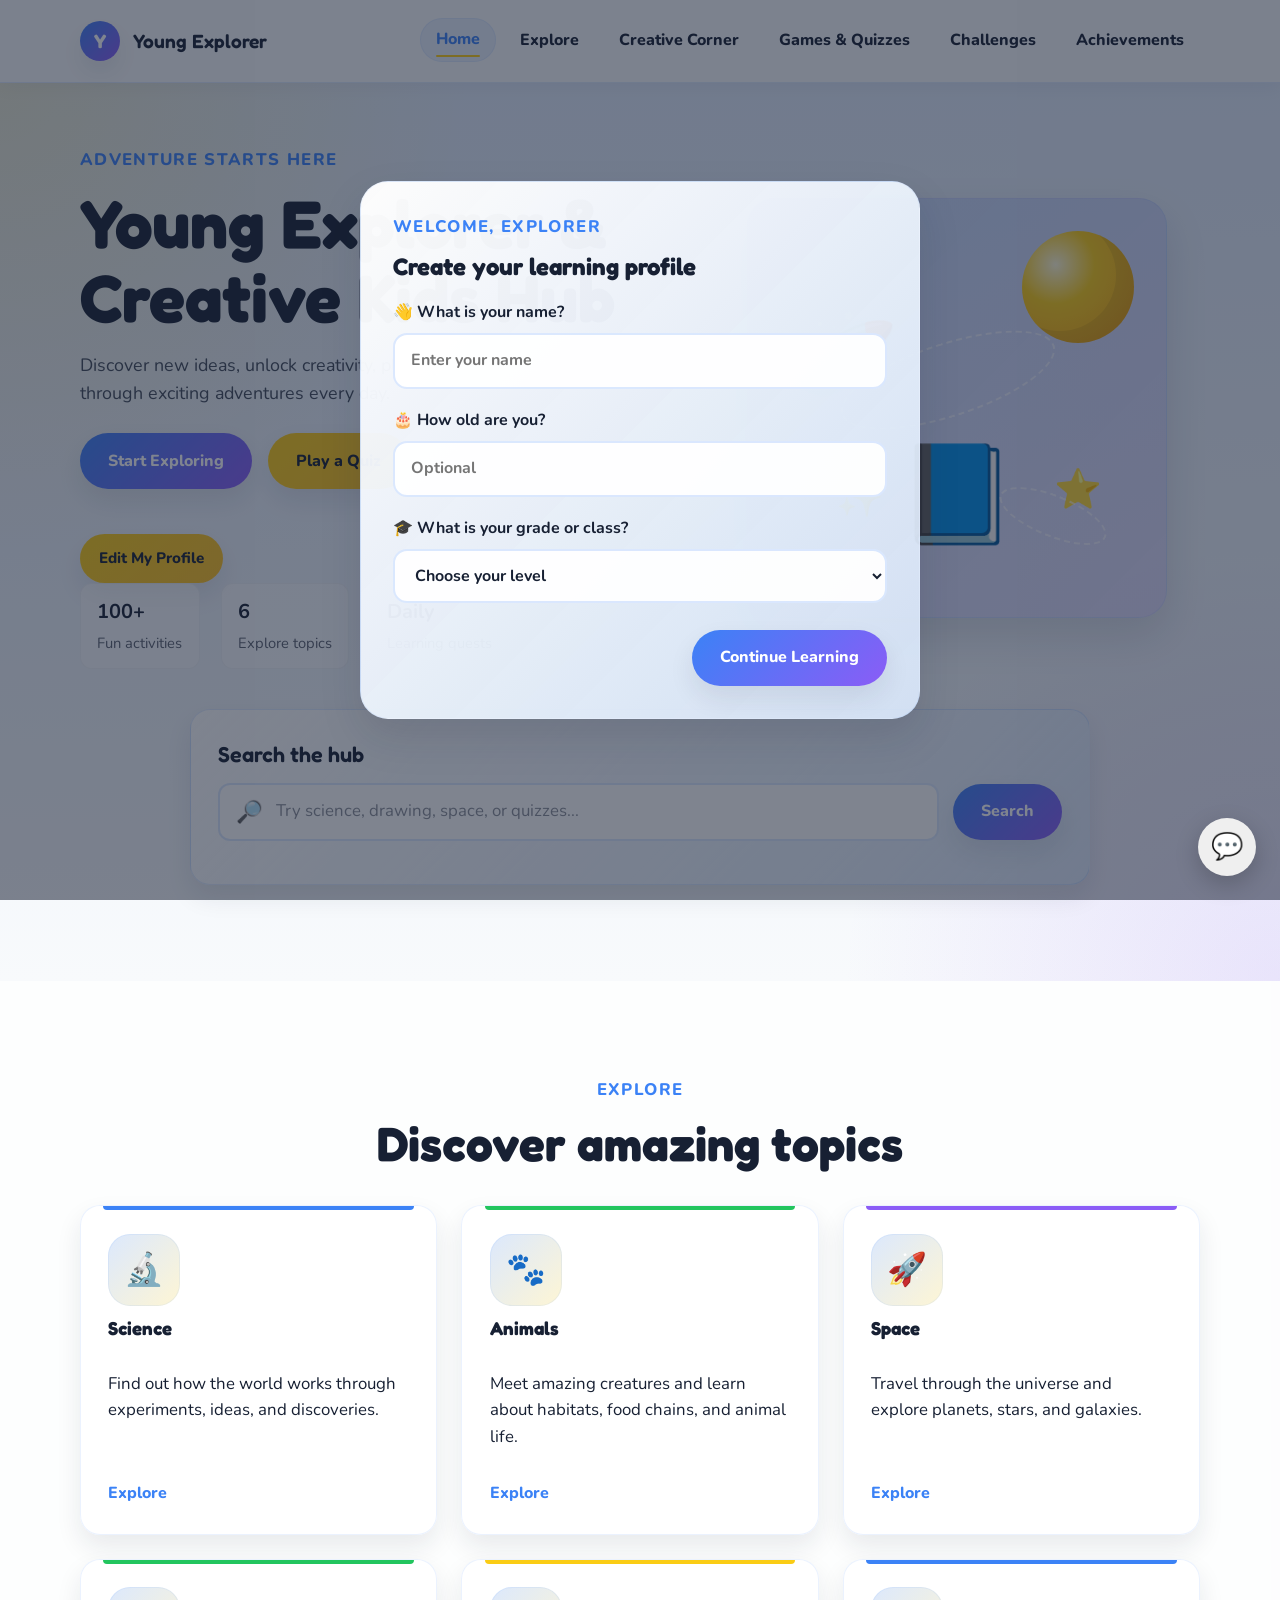
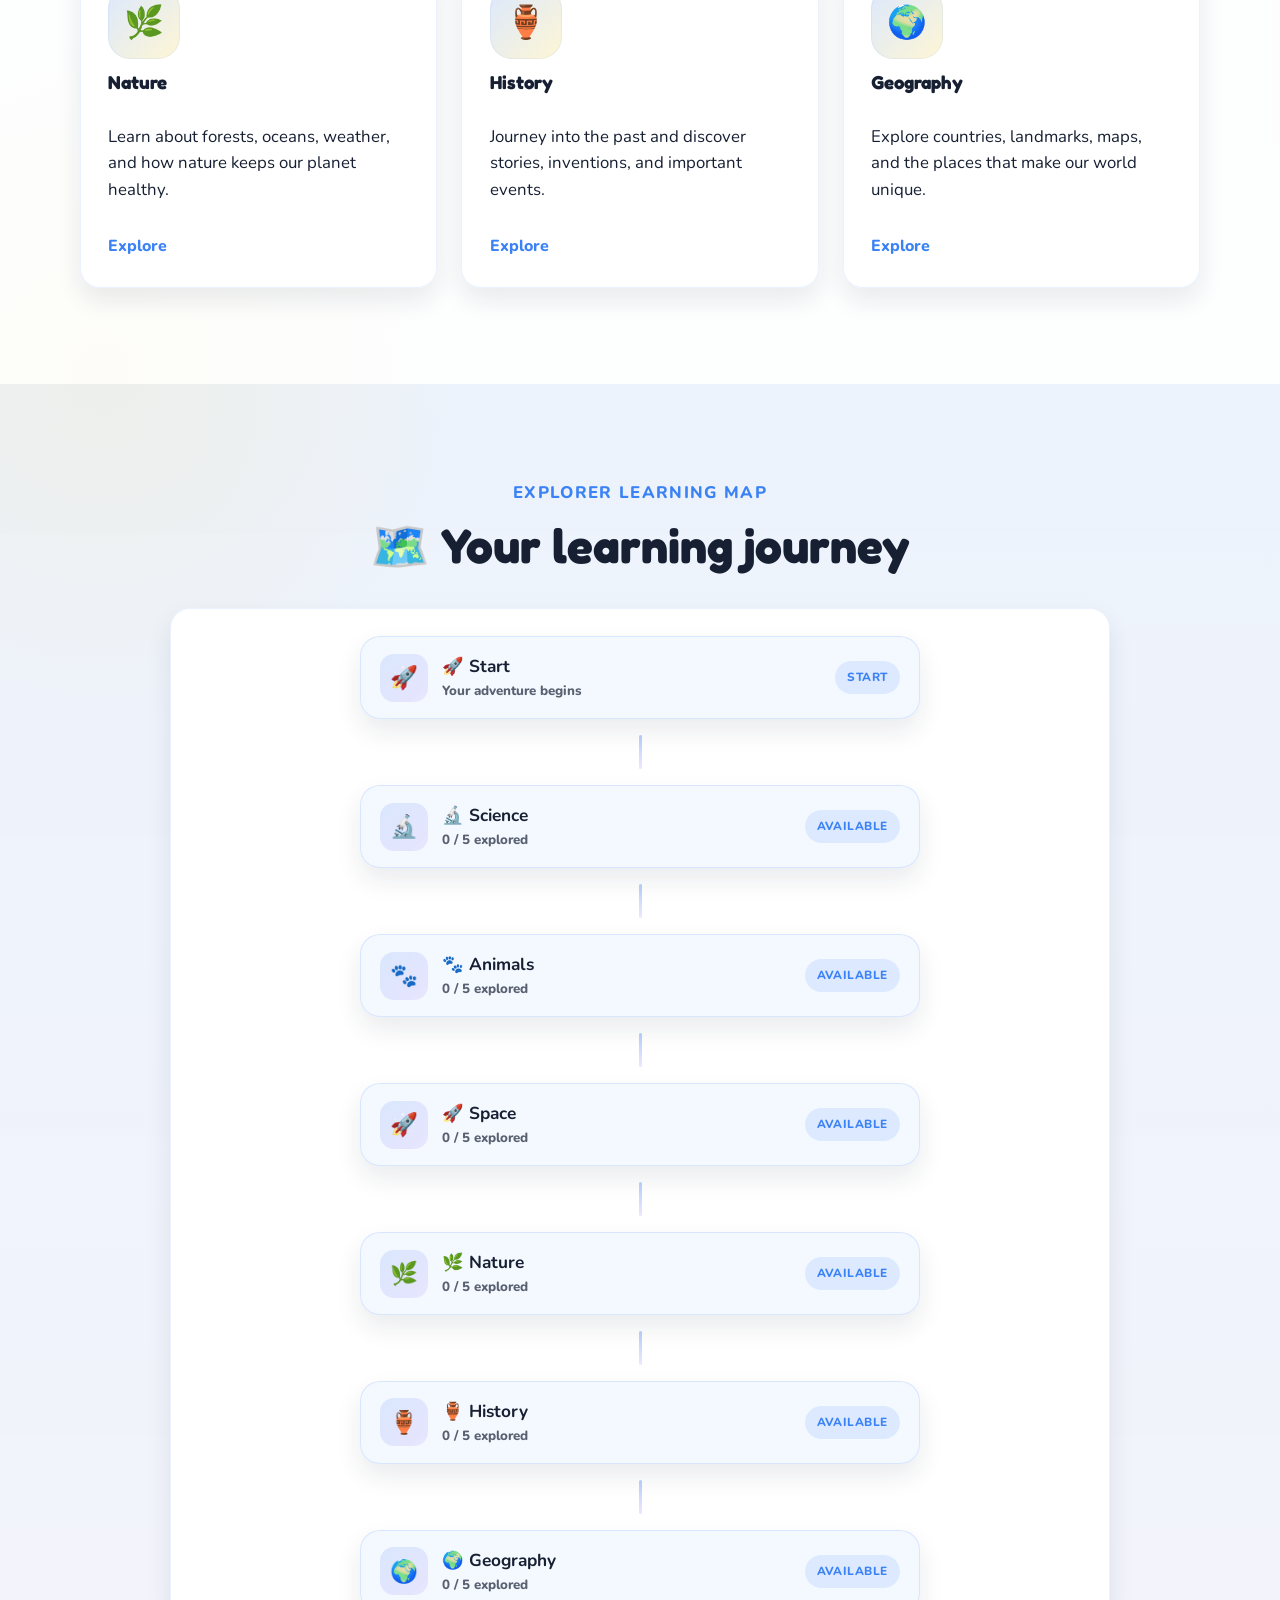
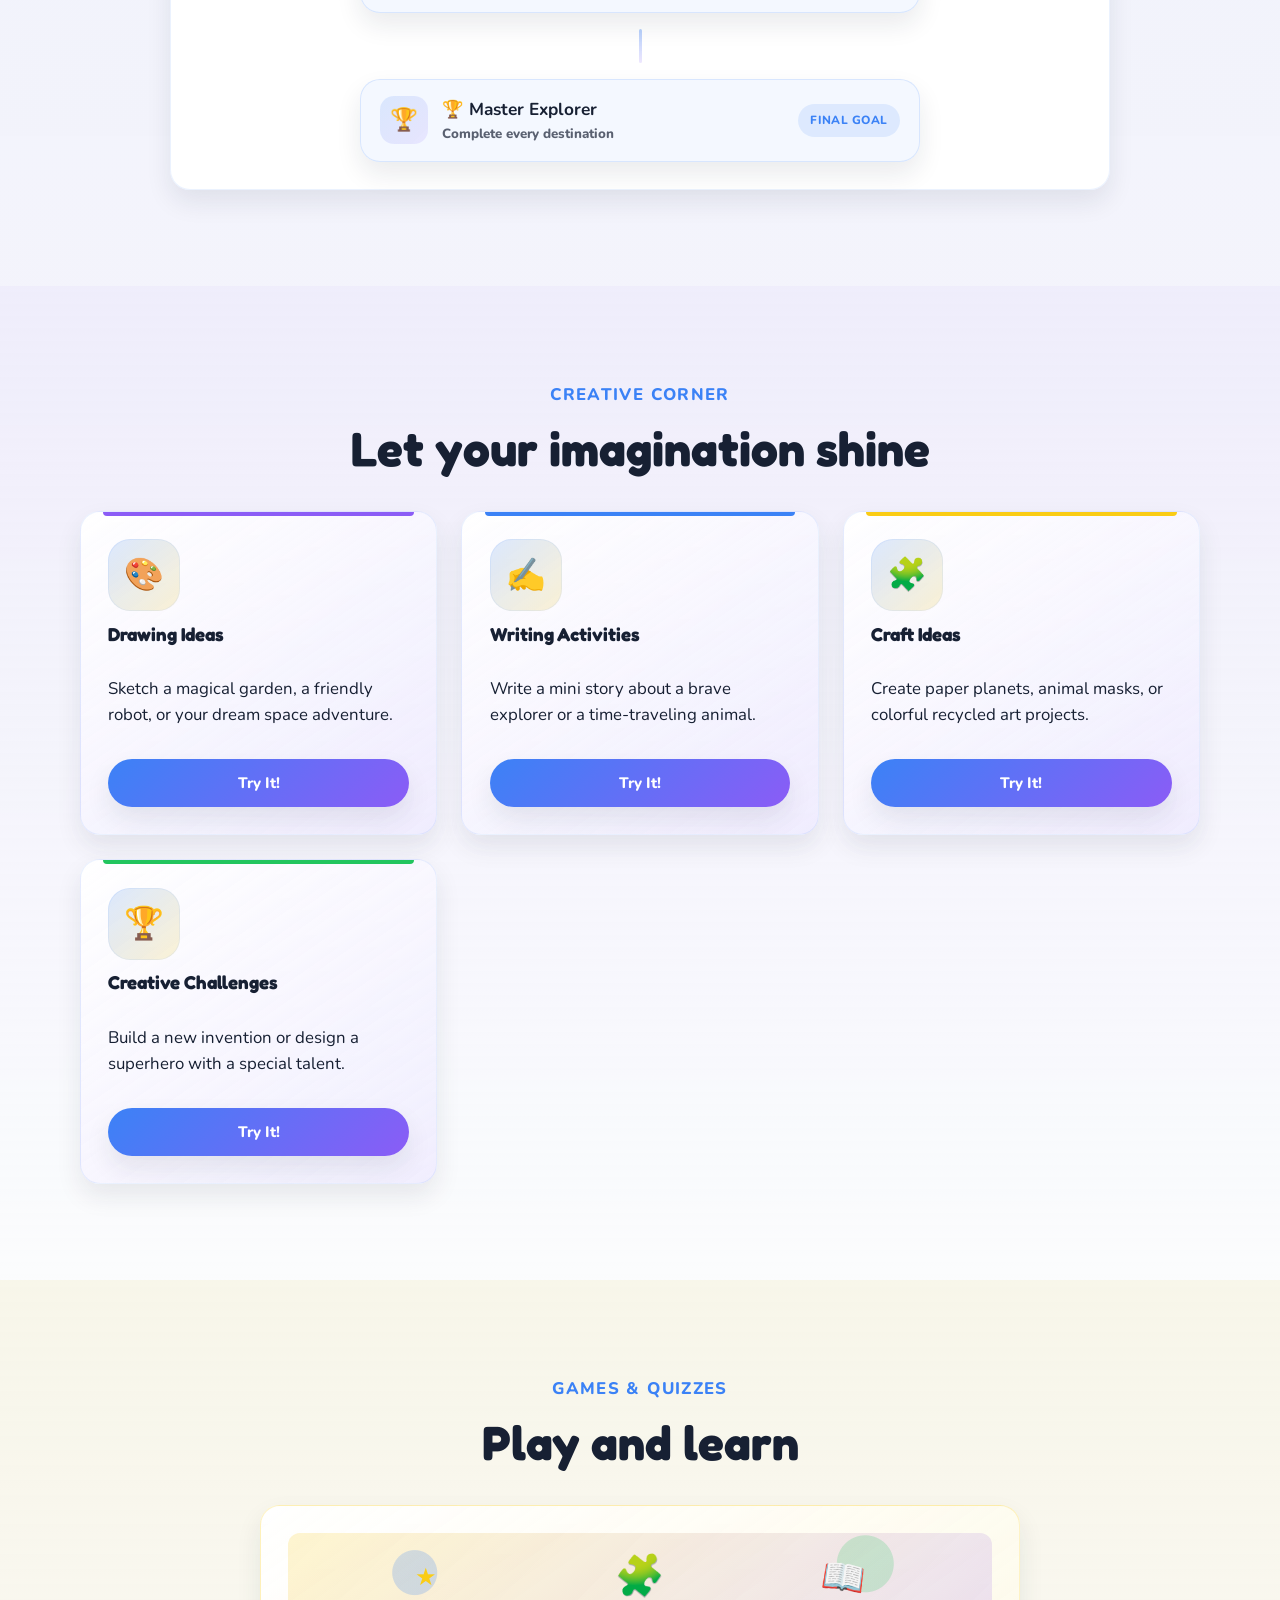
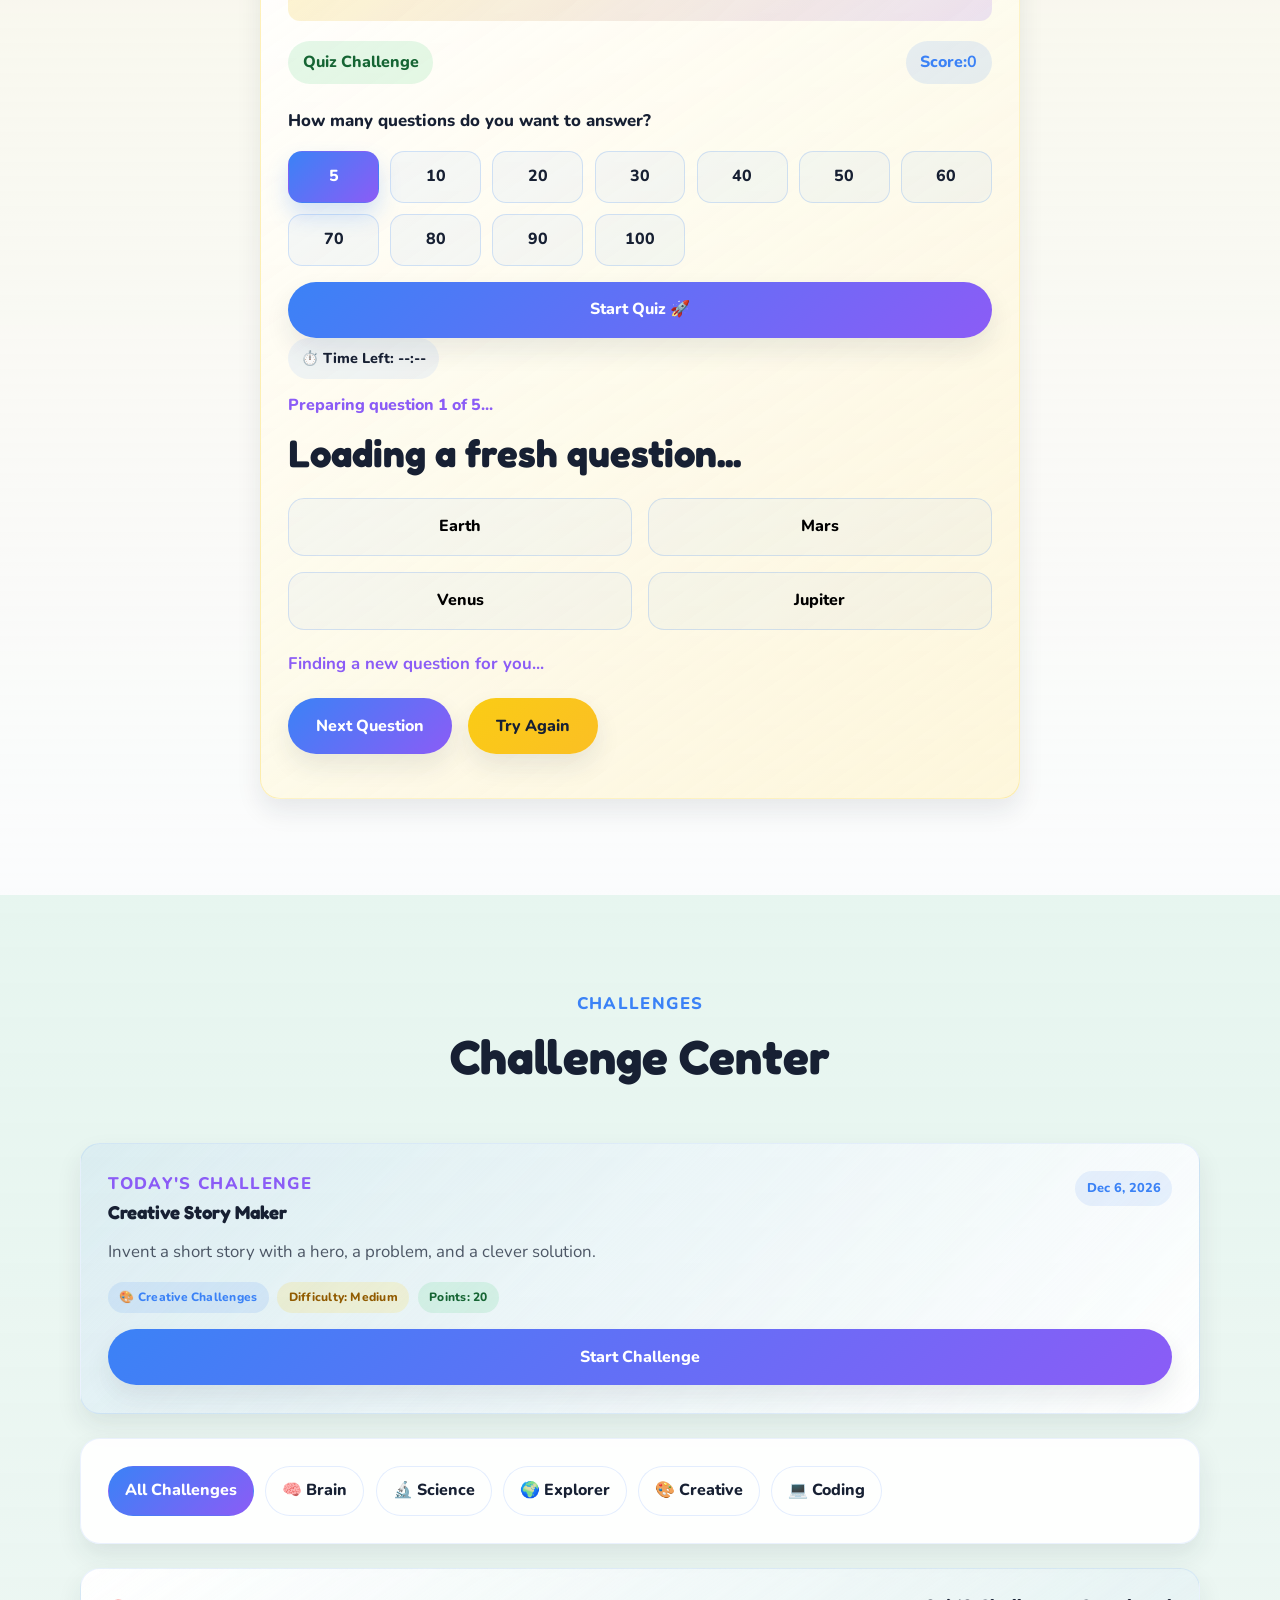
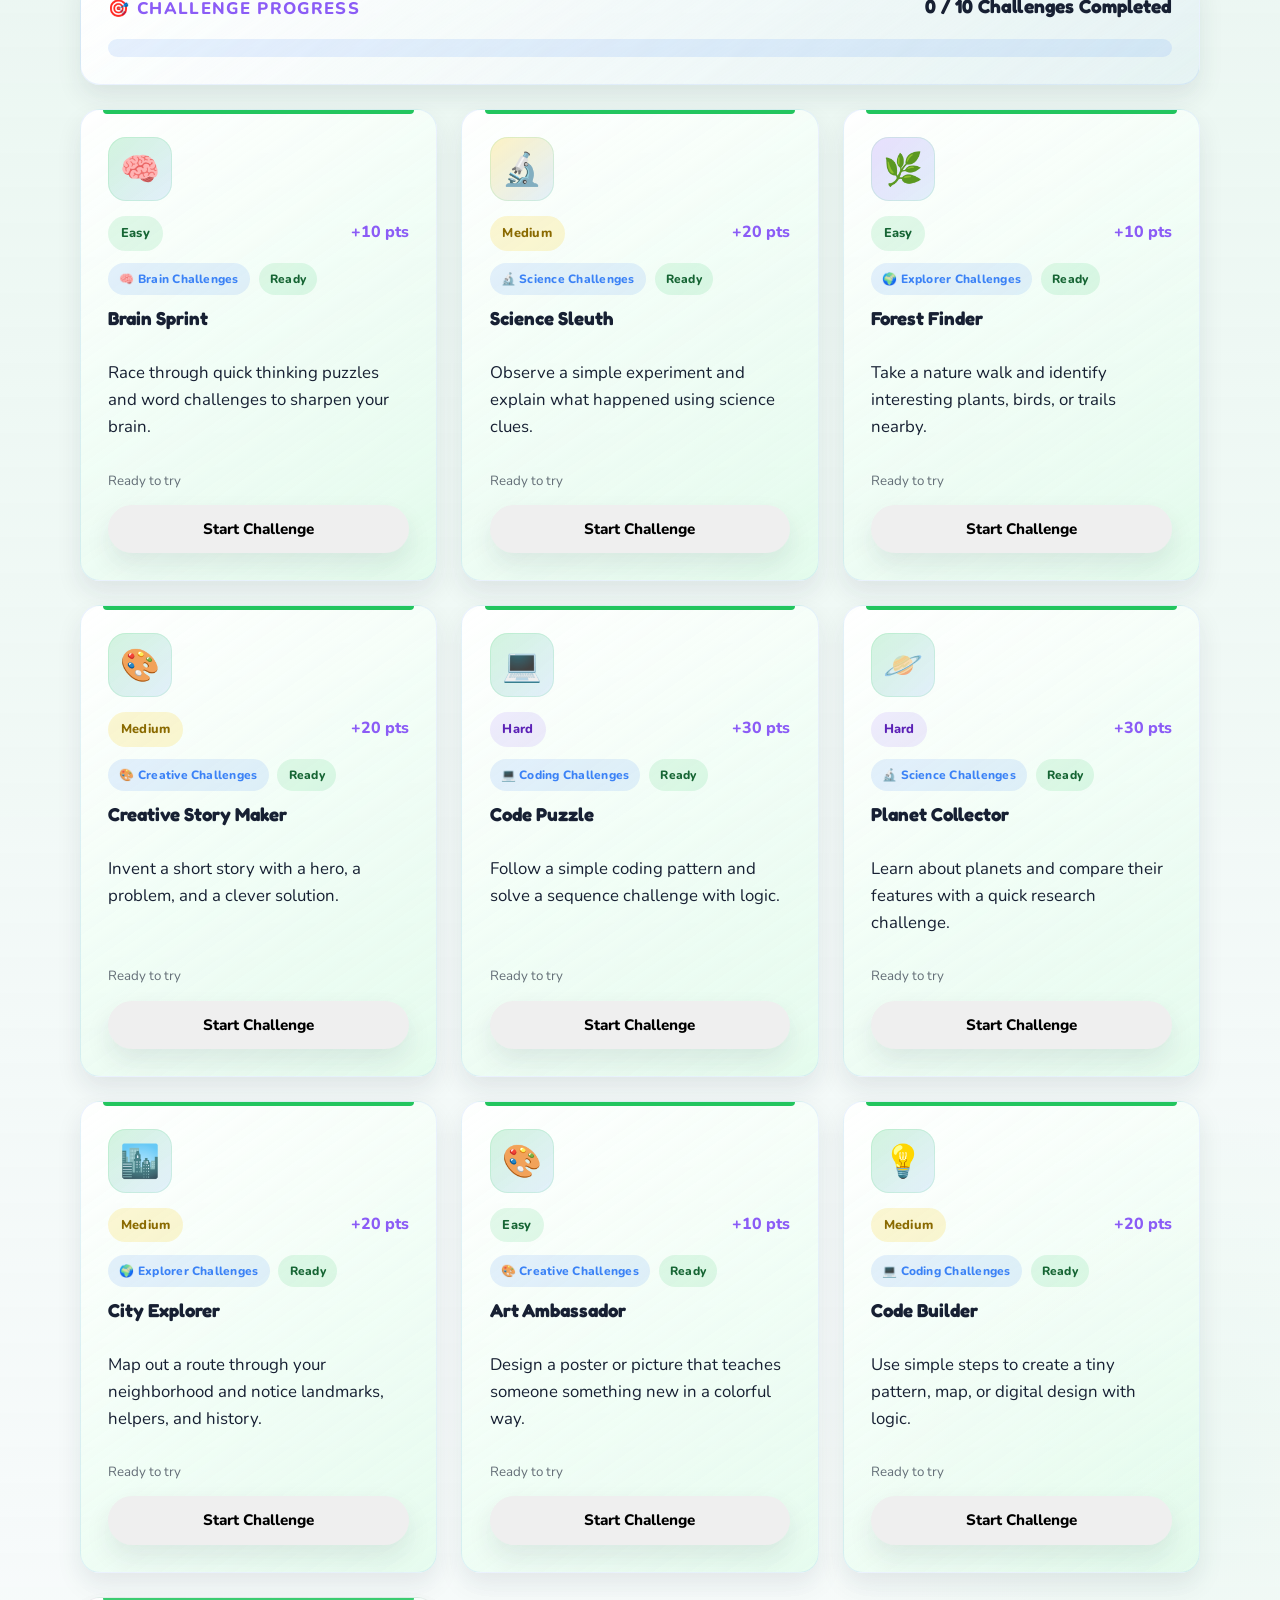
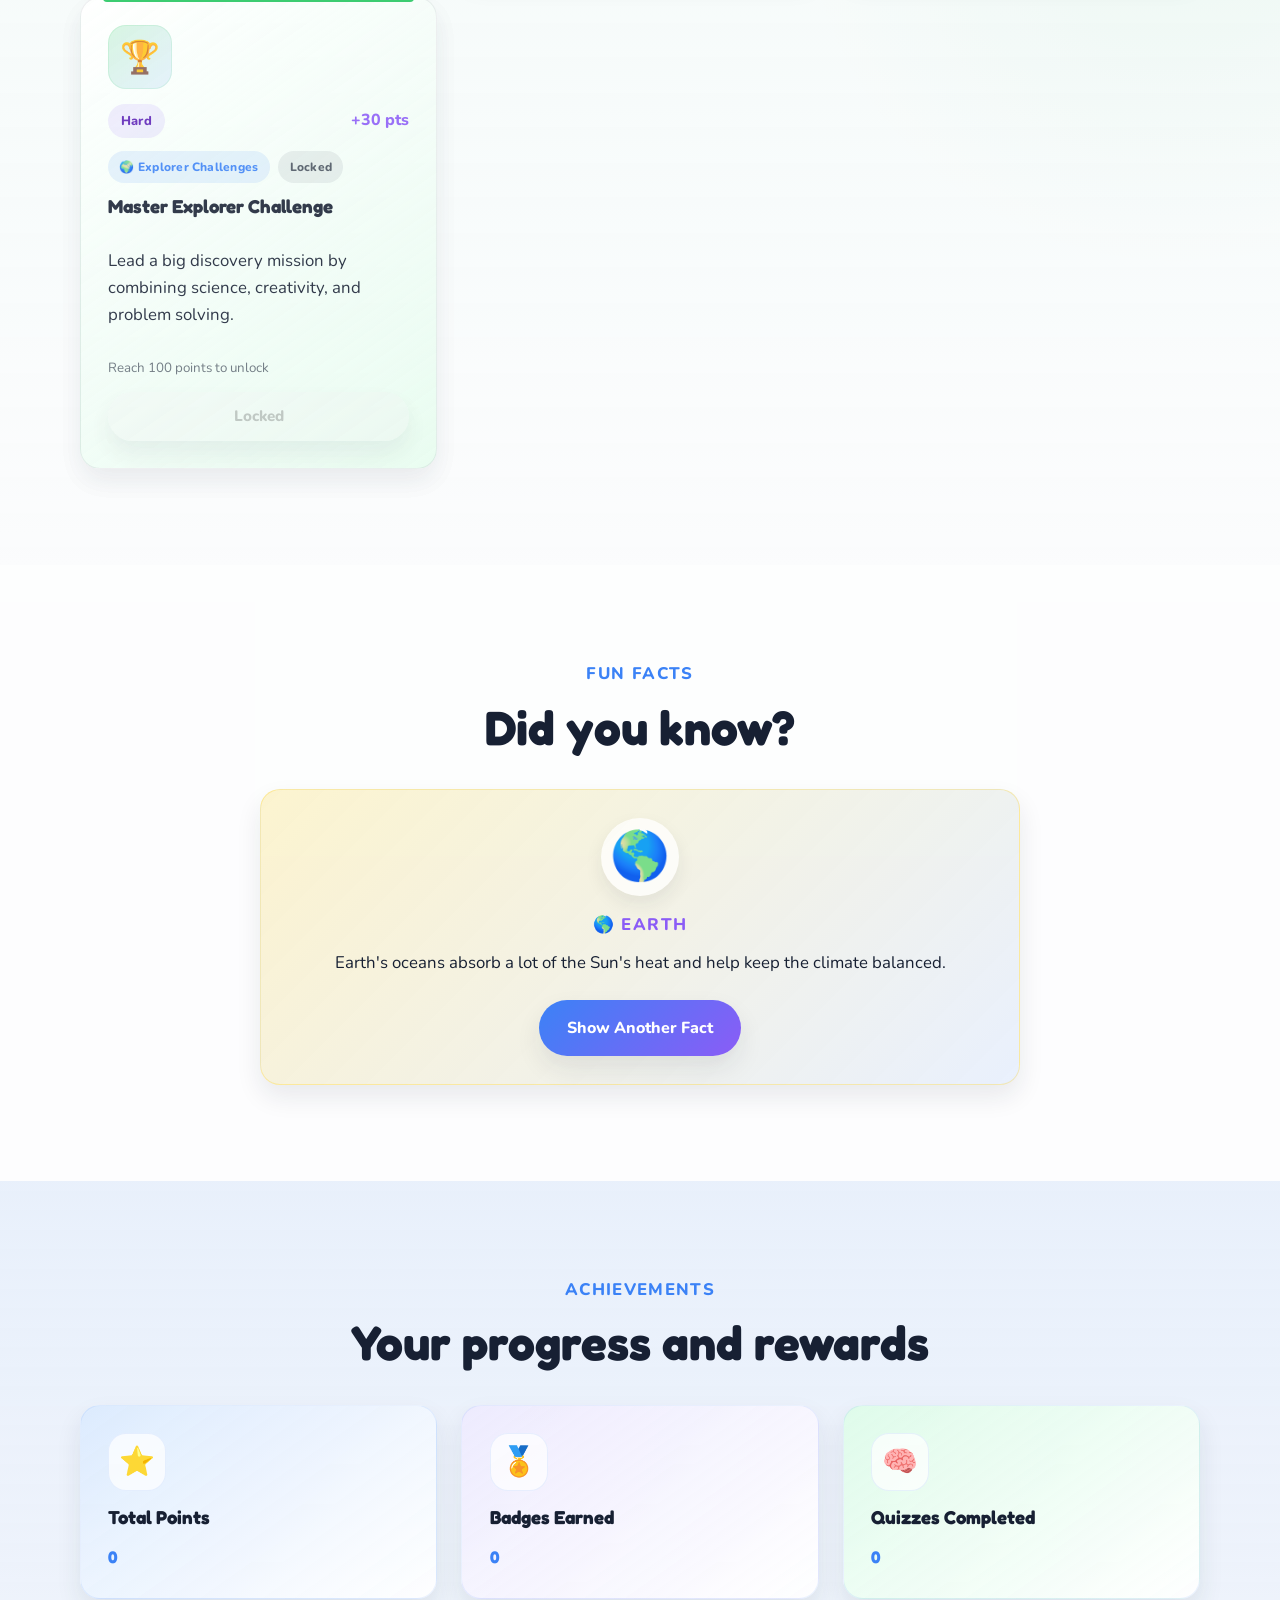
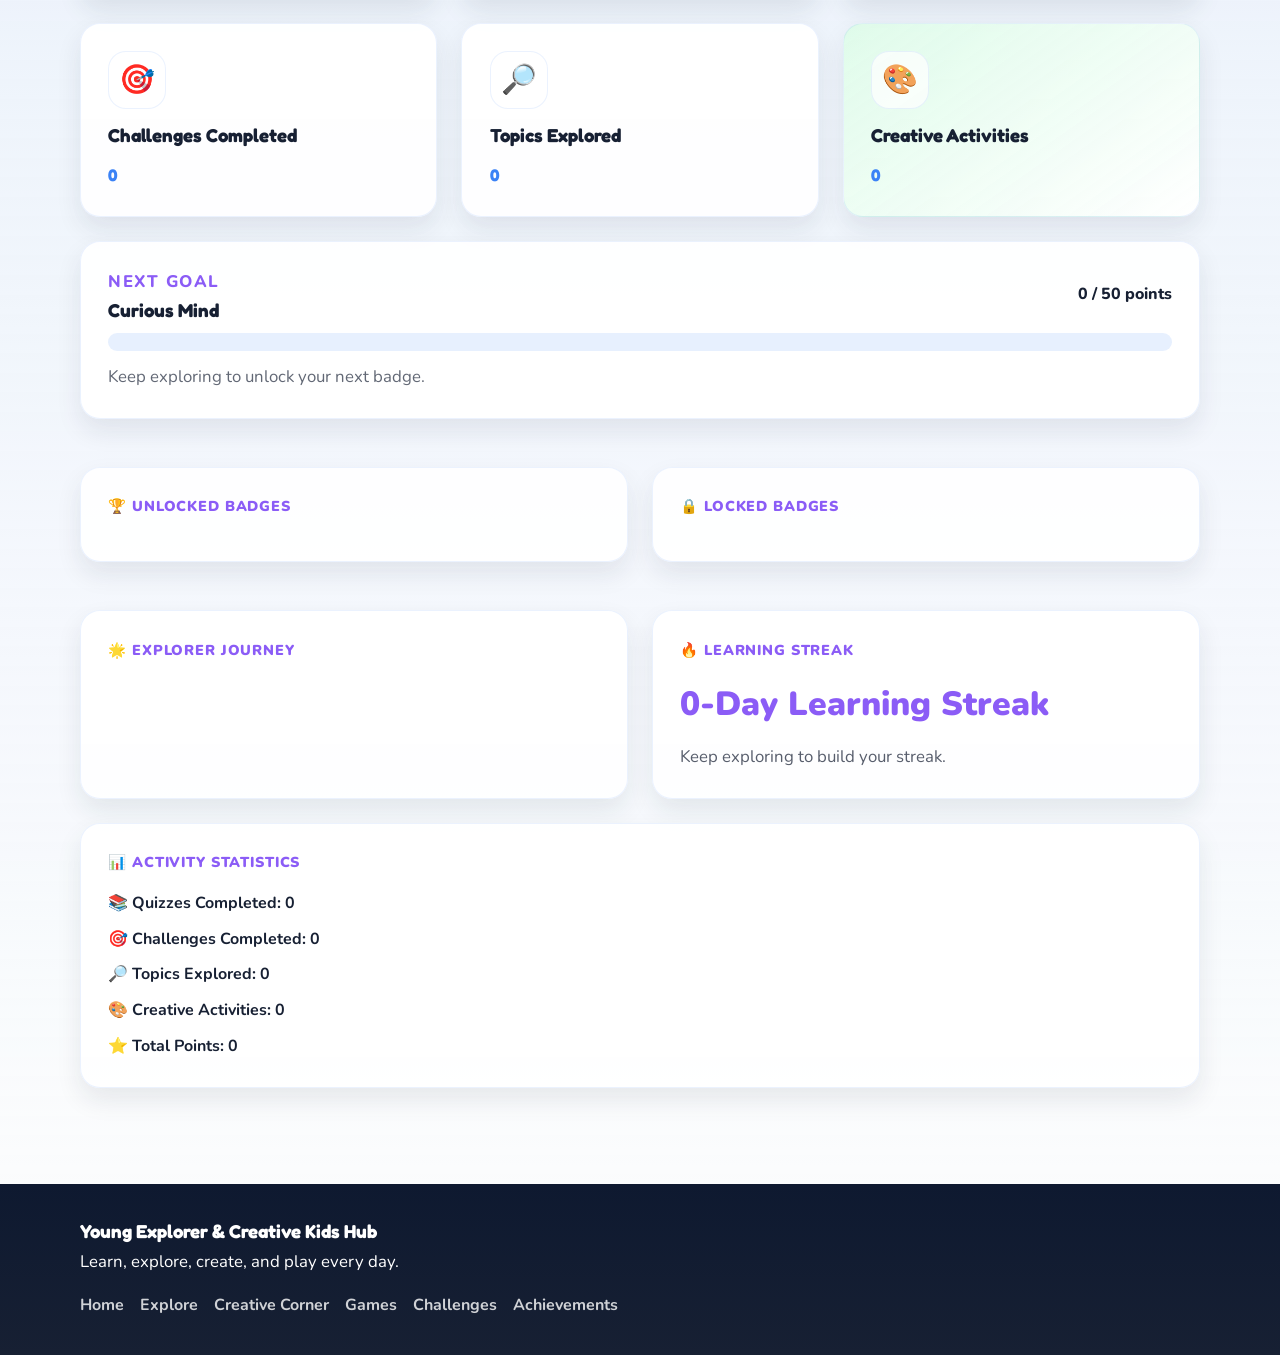
==== commit a8070523: "Add favicon" ====
--- a/index.html
+++ b/index.html
@@ -8,6 +8,7 @@
       content="Young Explorer & Creative Kids Hub is a playful educational website for children to explore, create, learn, and earn rewards."
     />
     <title>Young Explorer & Creative Kids Hub</title>
+    <link rel="icon" type="image/png" href="favicon.png">
     <link rel="preconnect" href="https://fonts.googleapis.com" />
     <link rel="preconnect" href="https://fonts.gstatic.com" crossorigin />
     <link
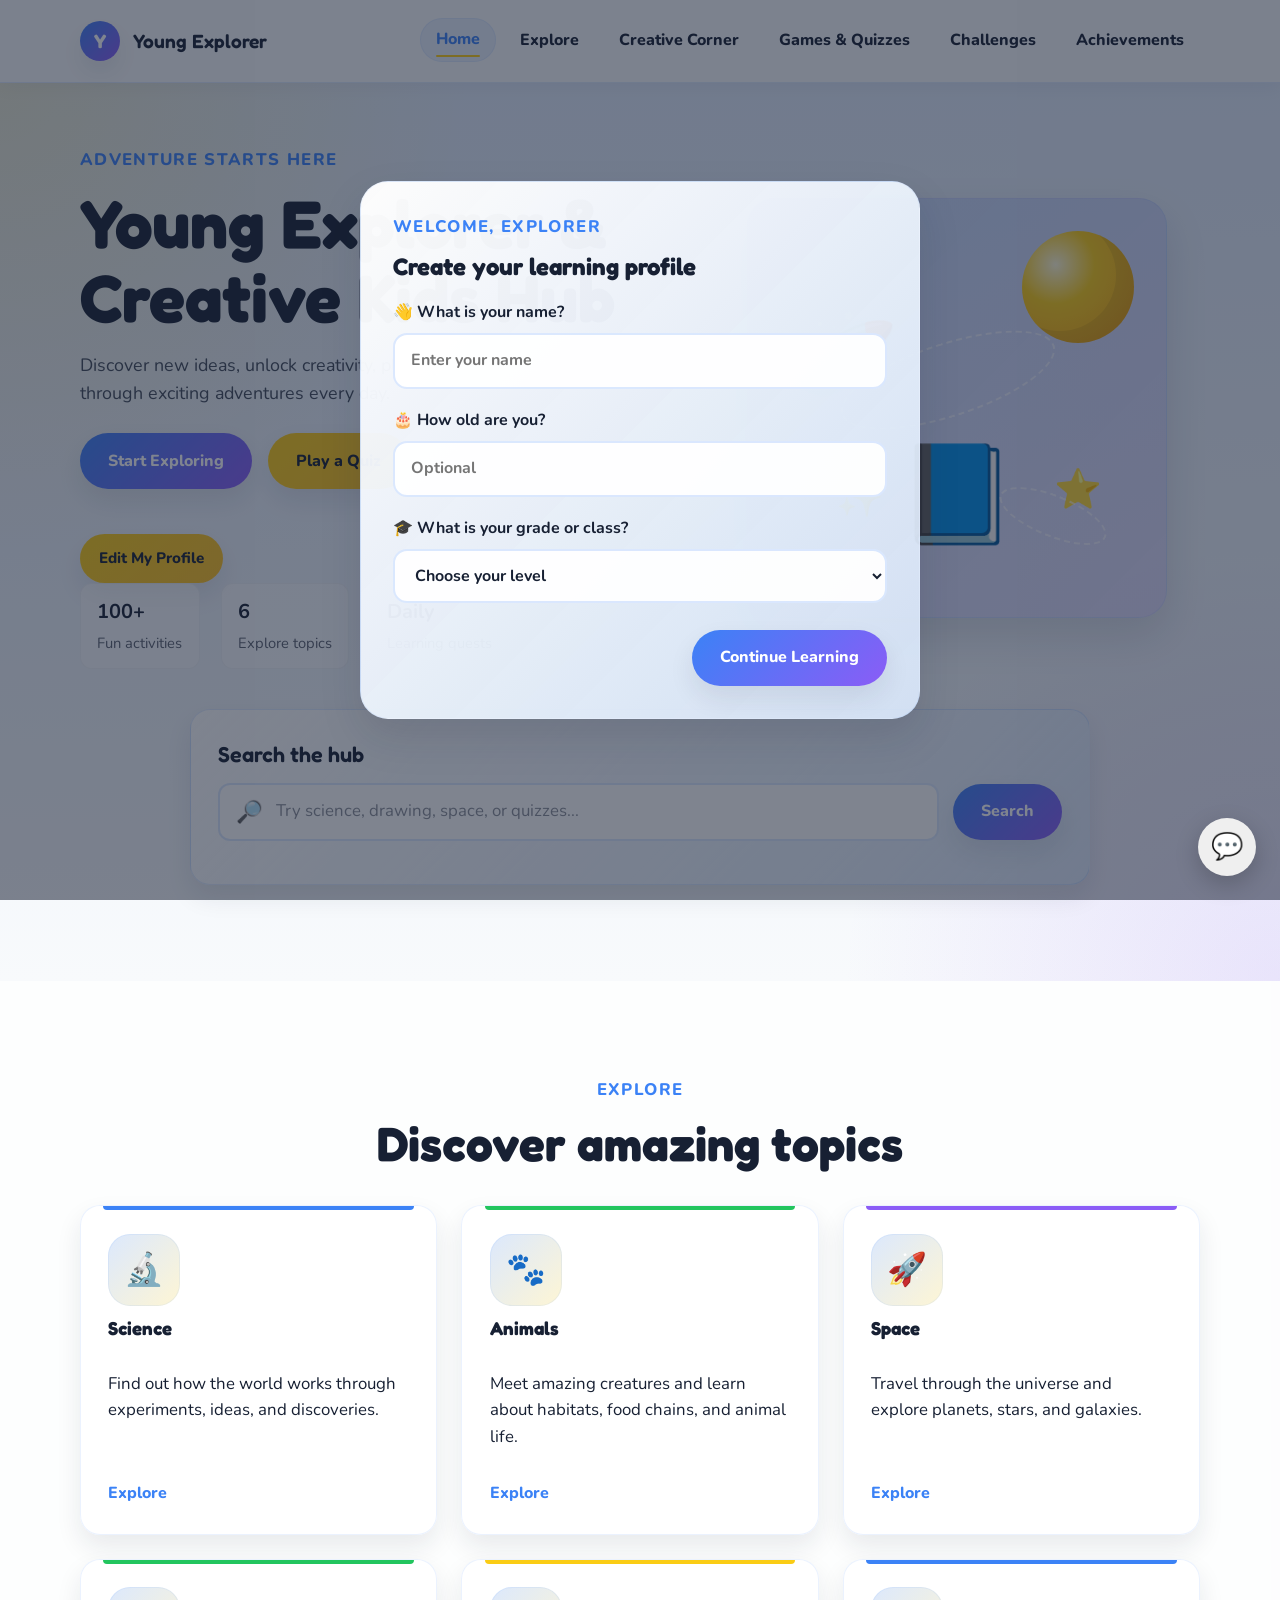
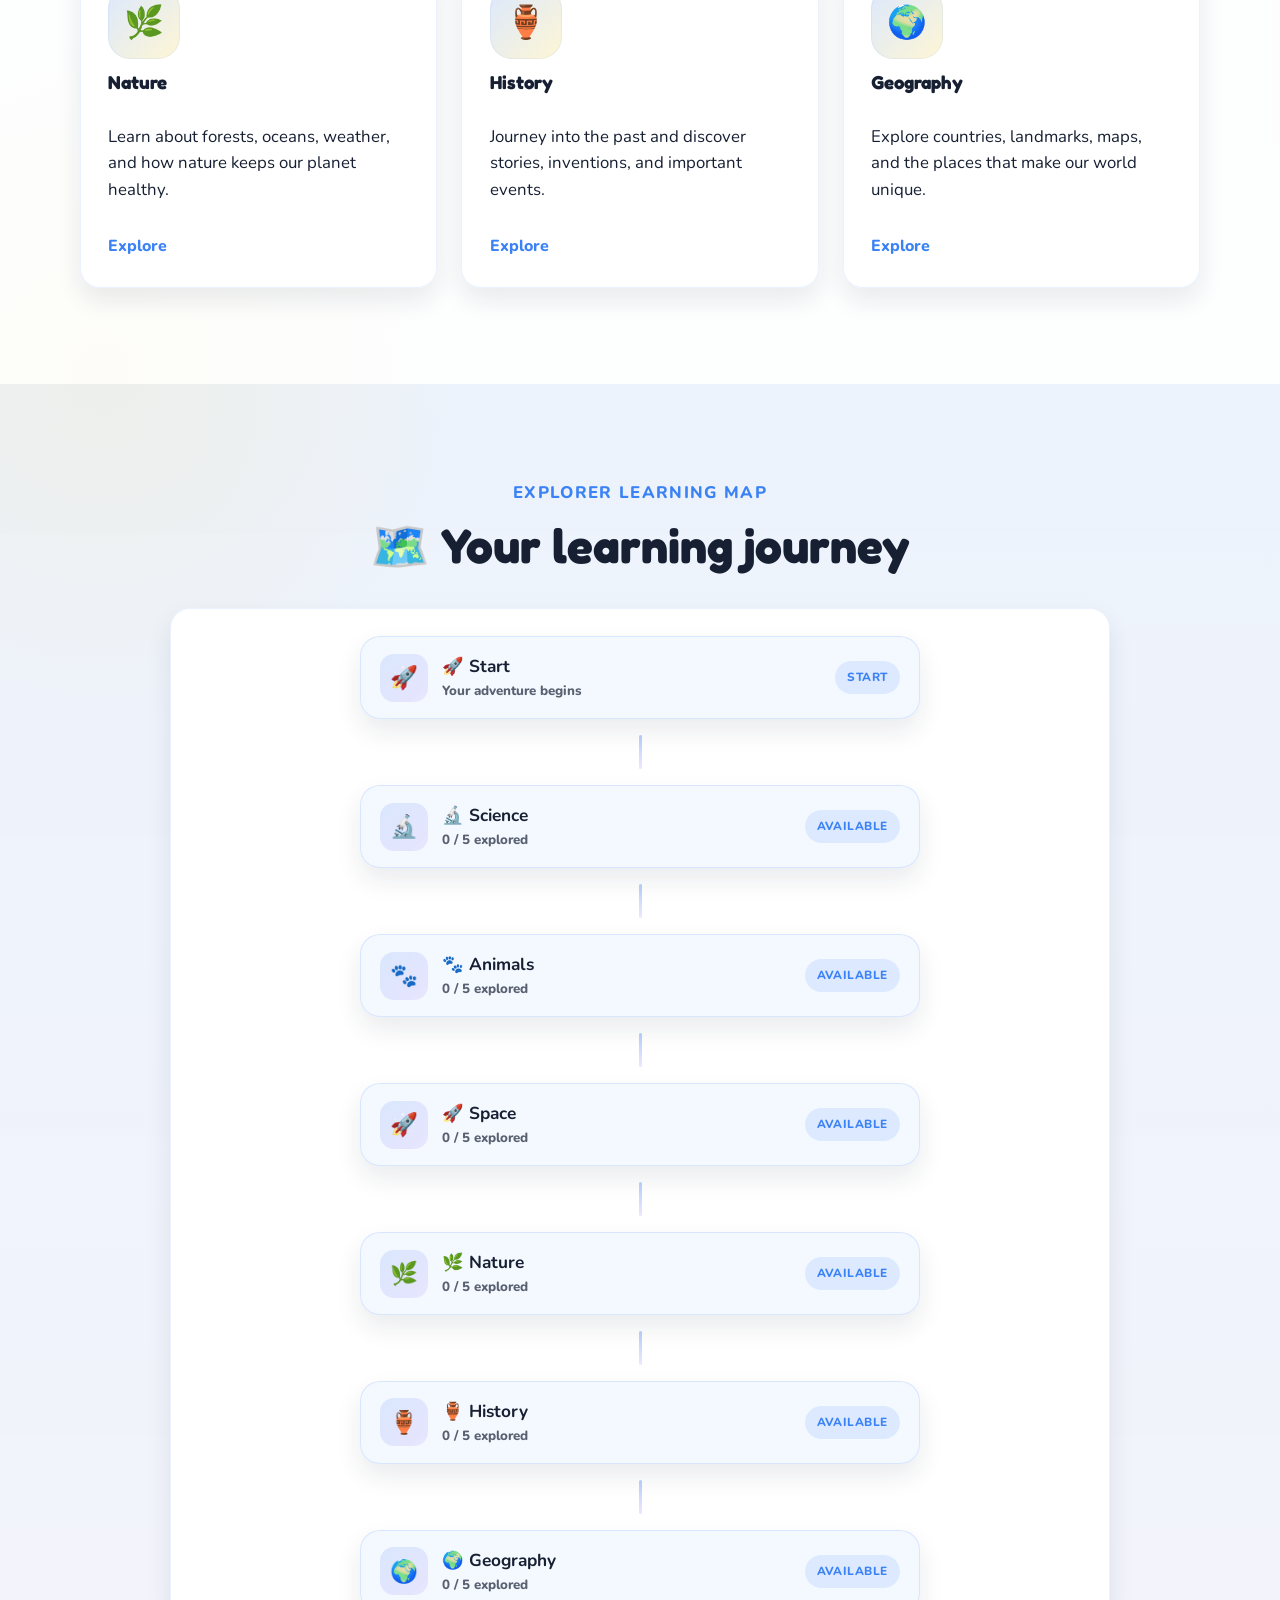
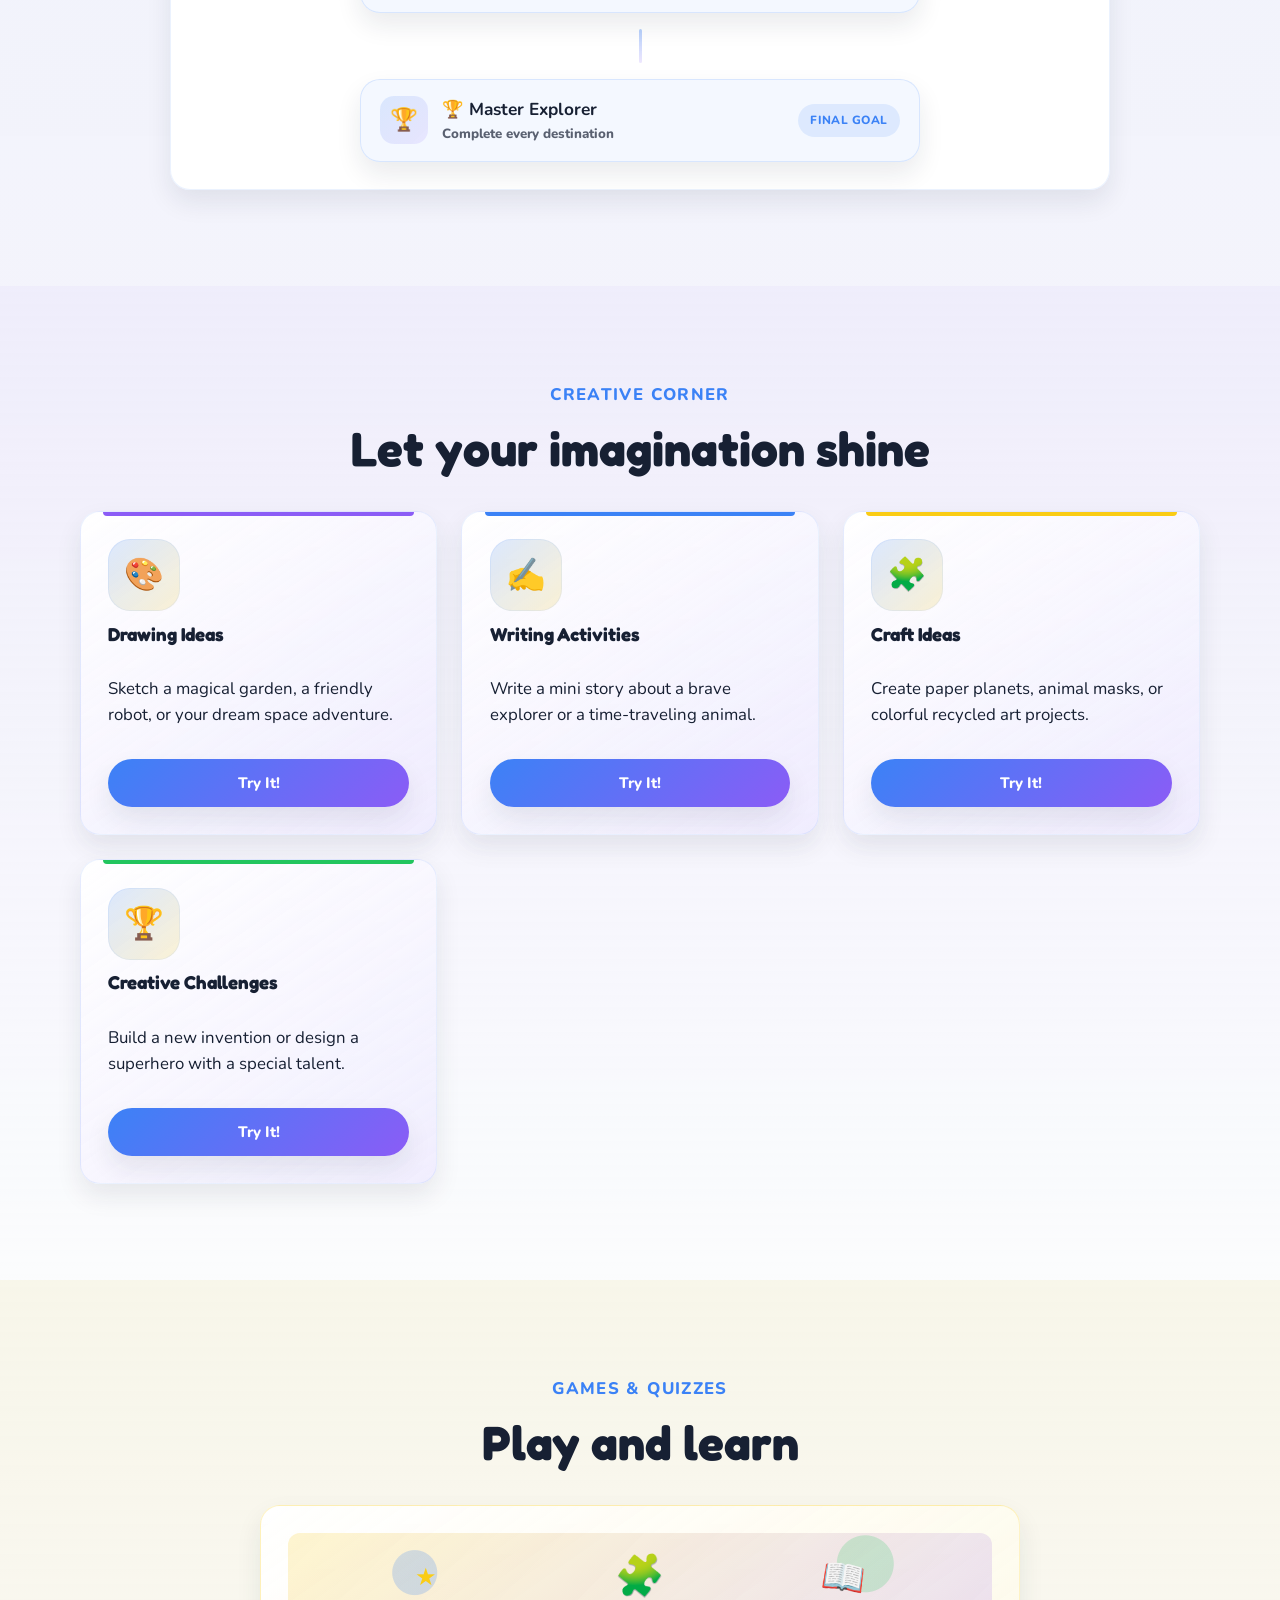
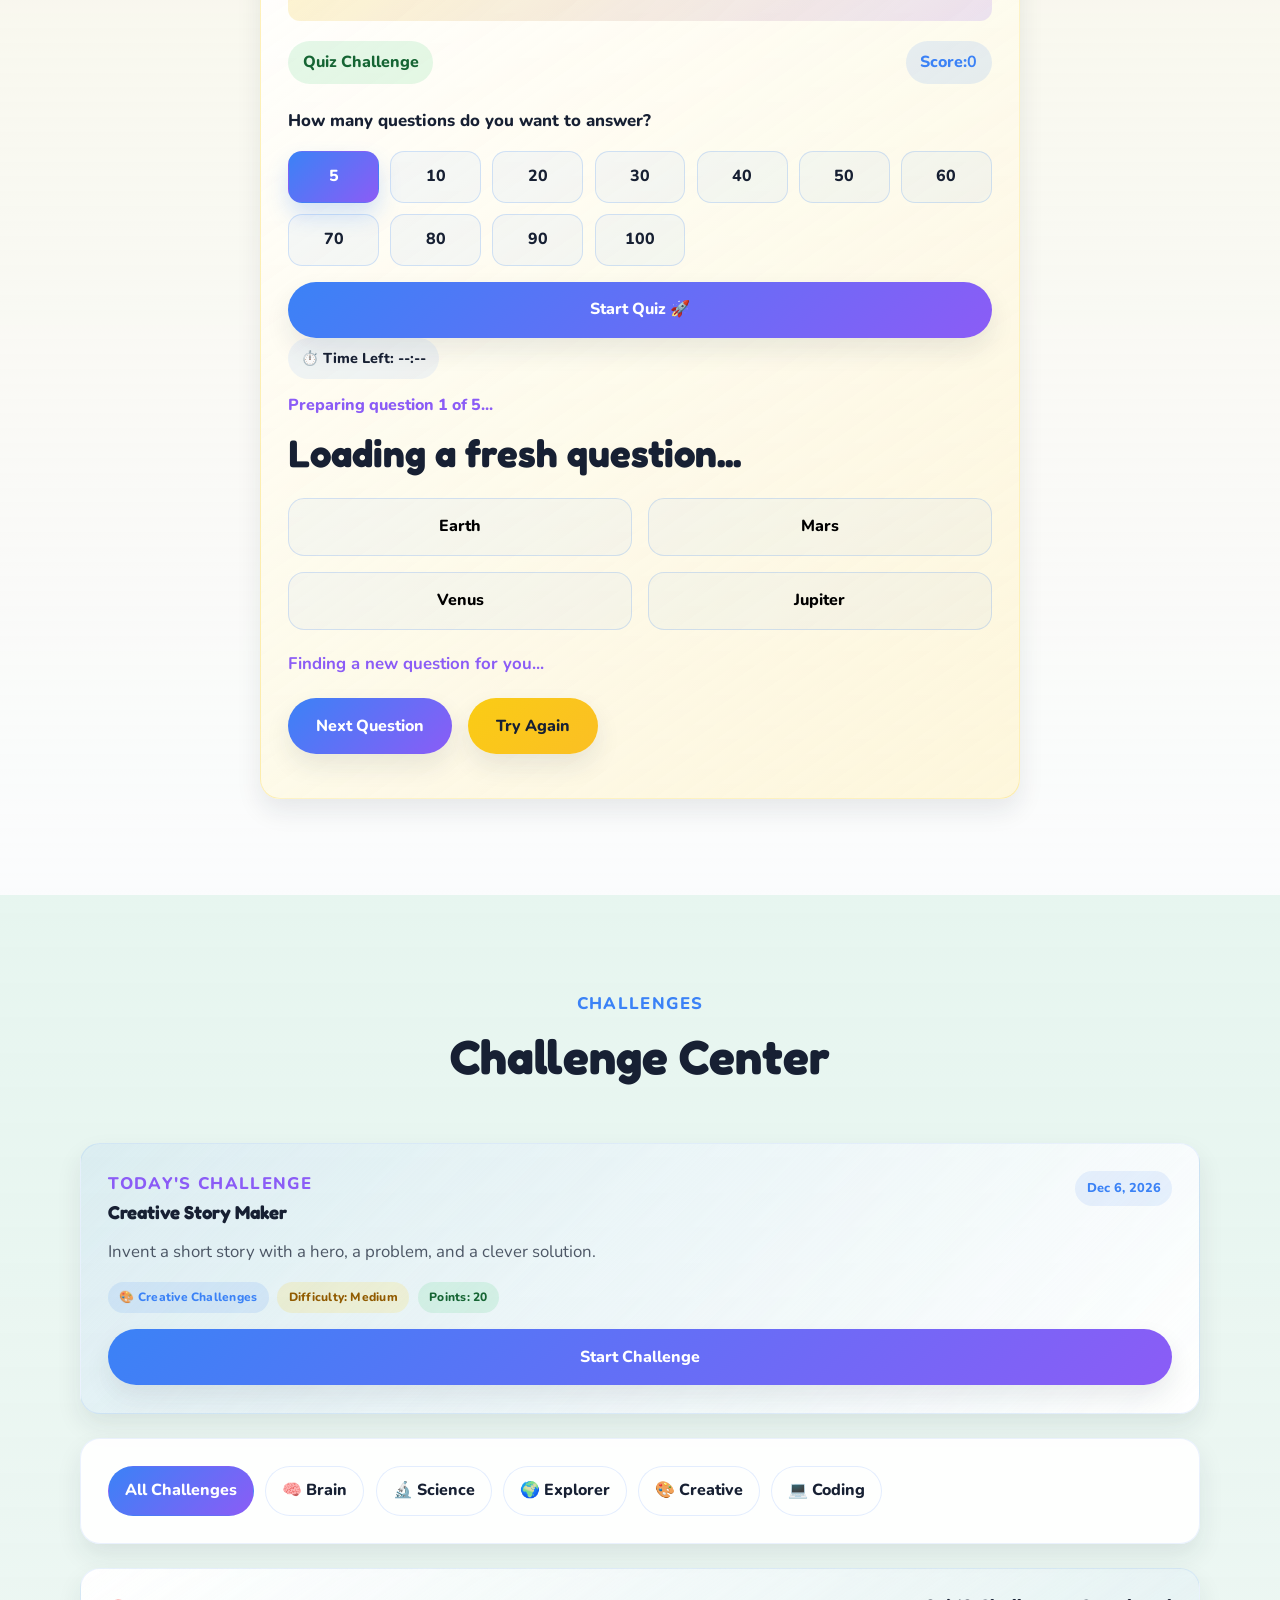
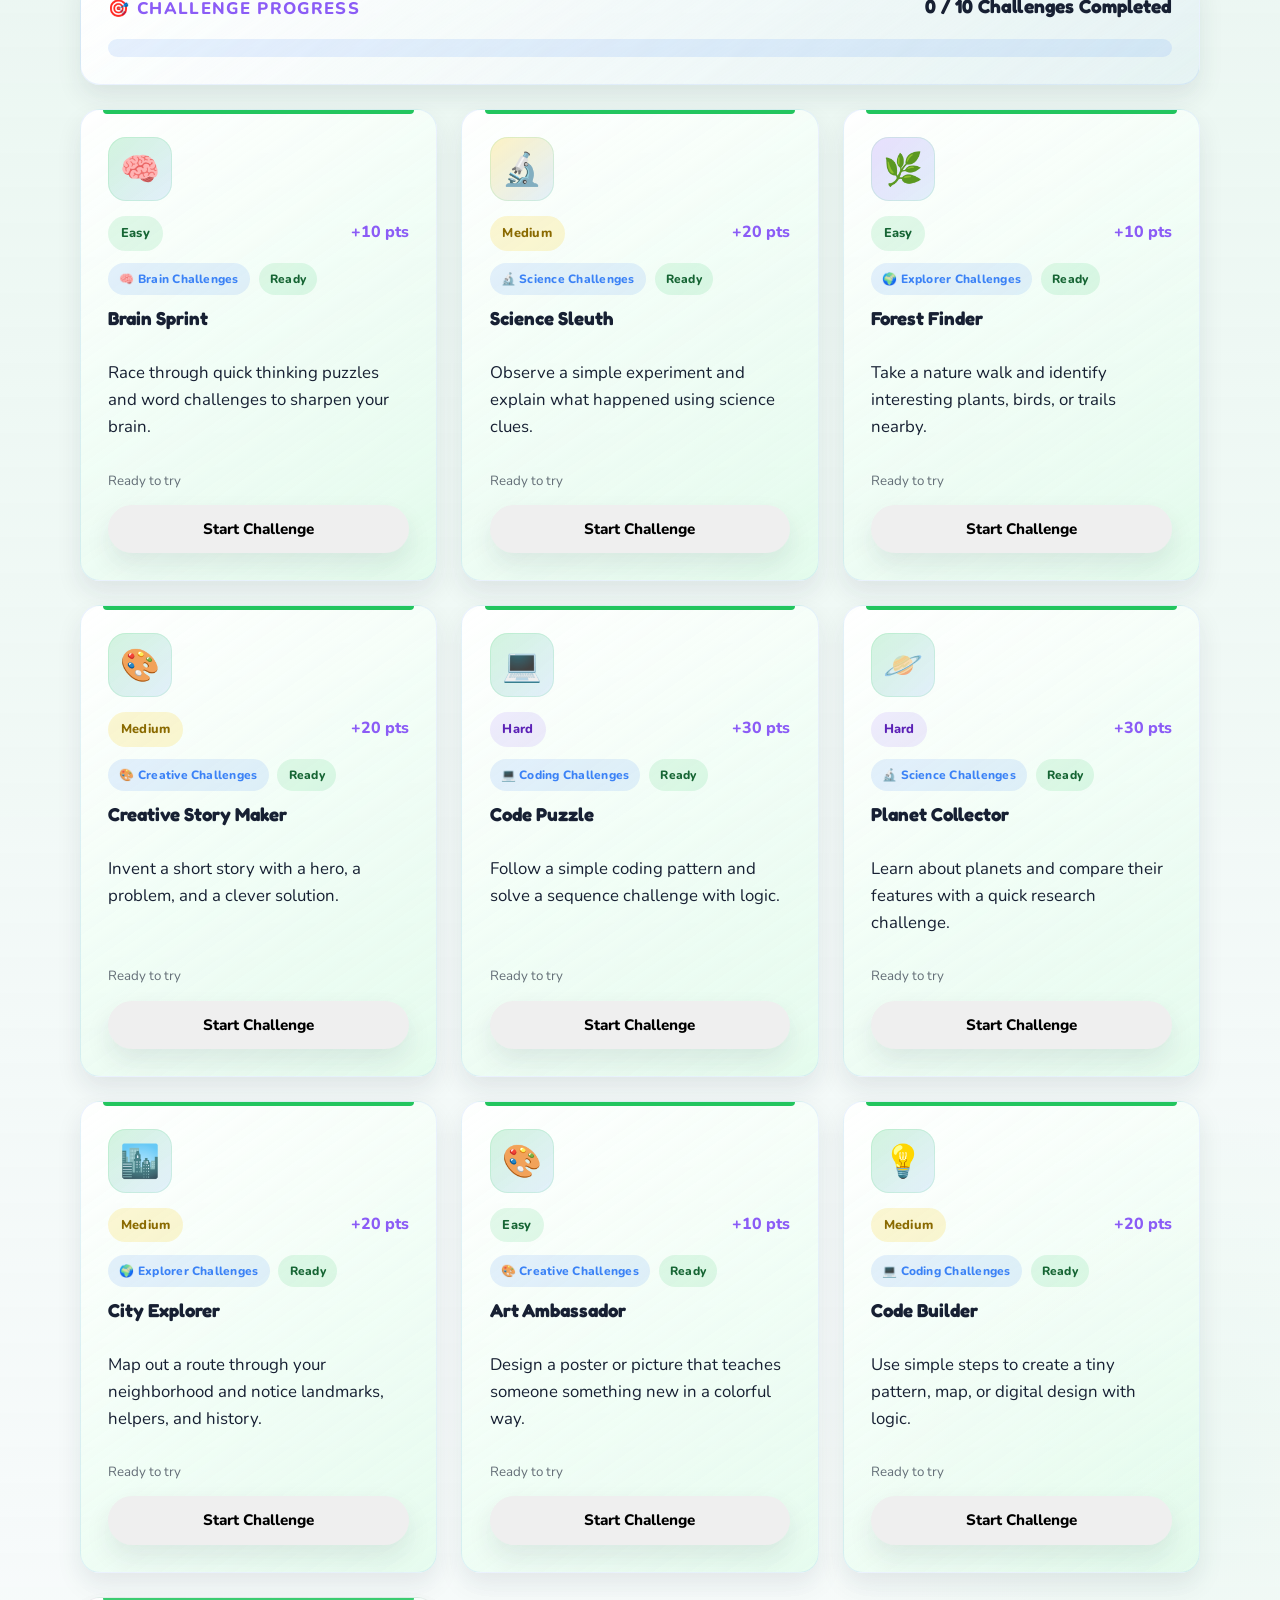
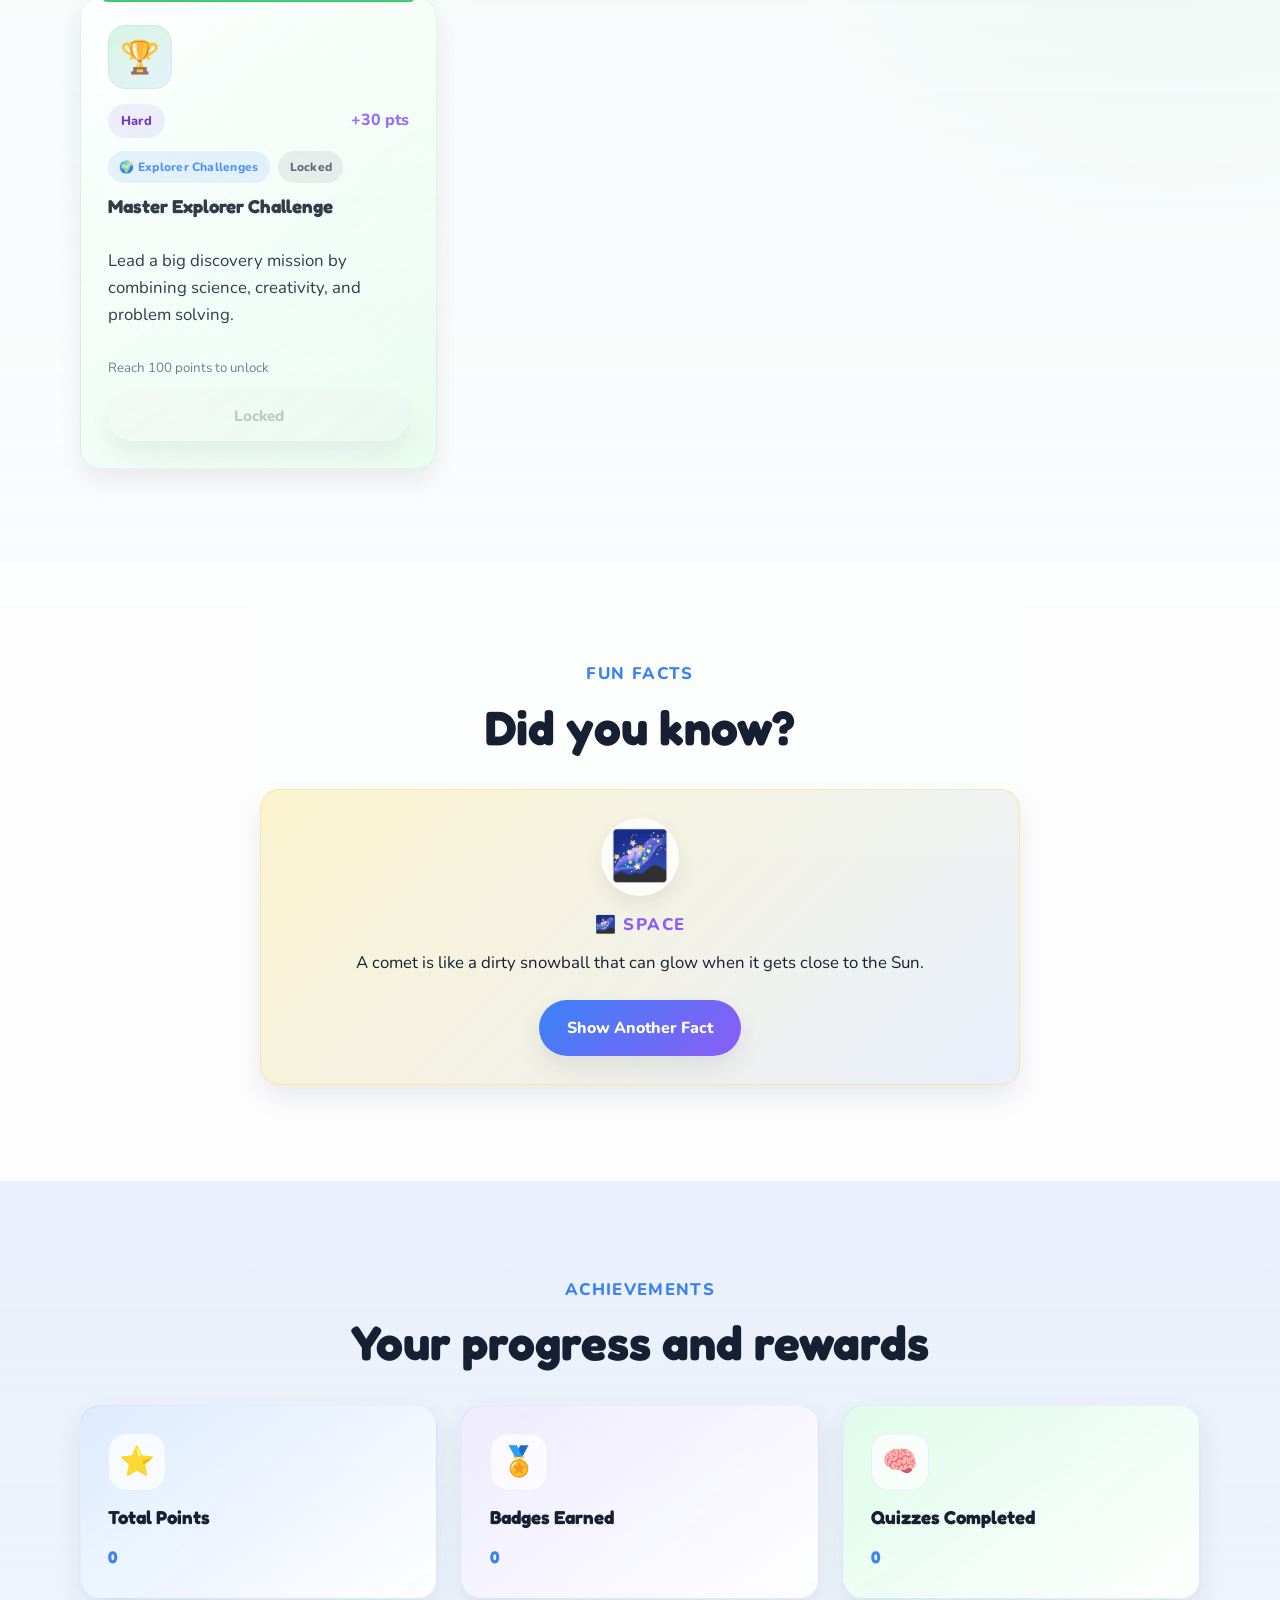
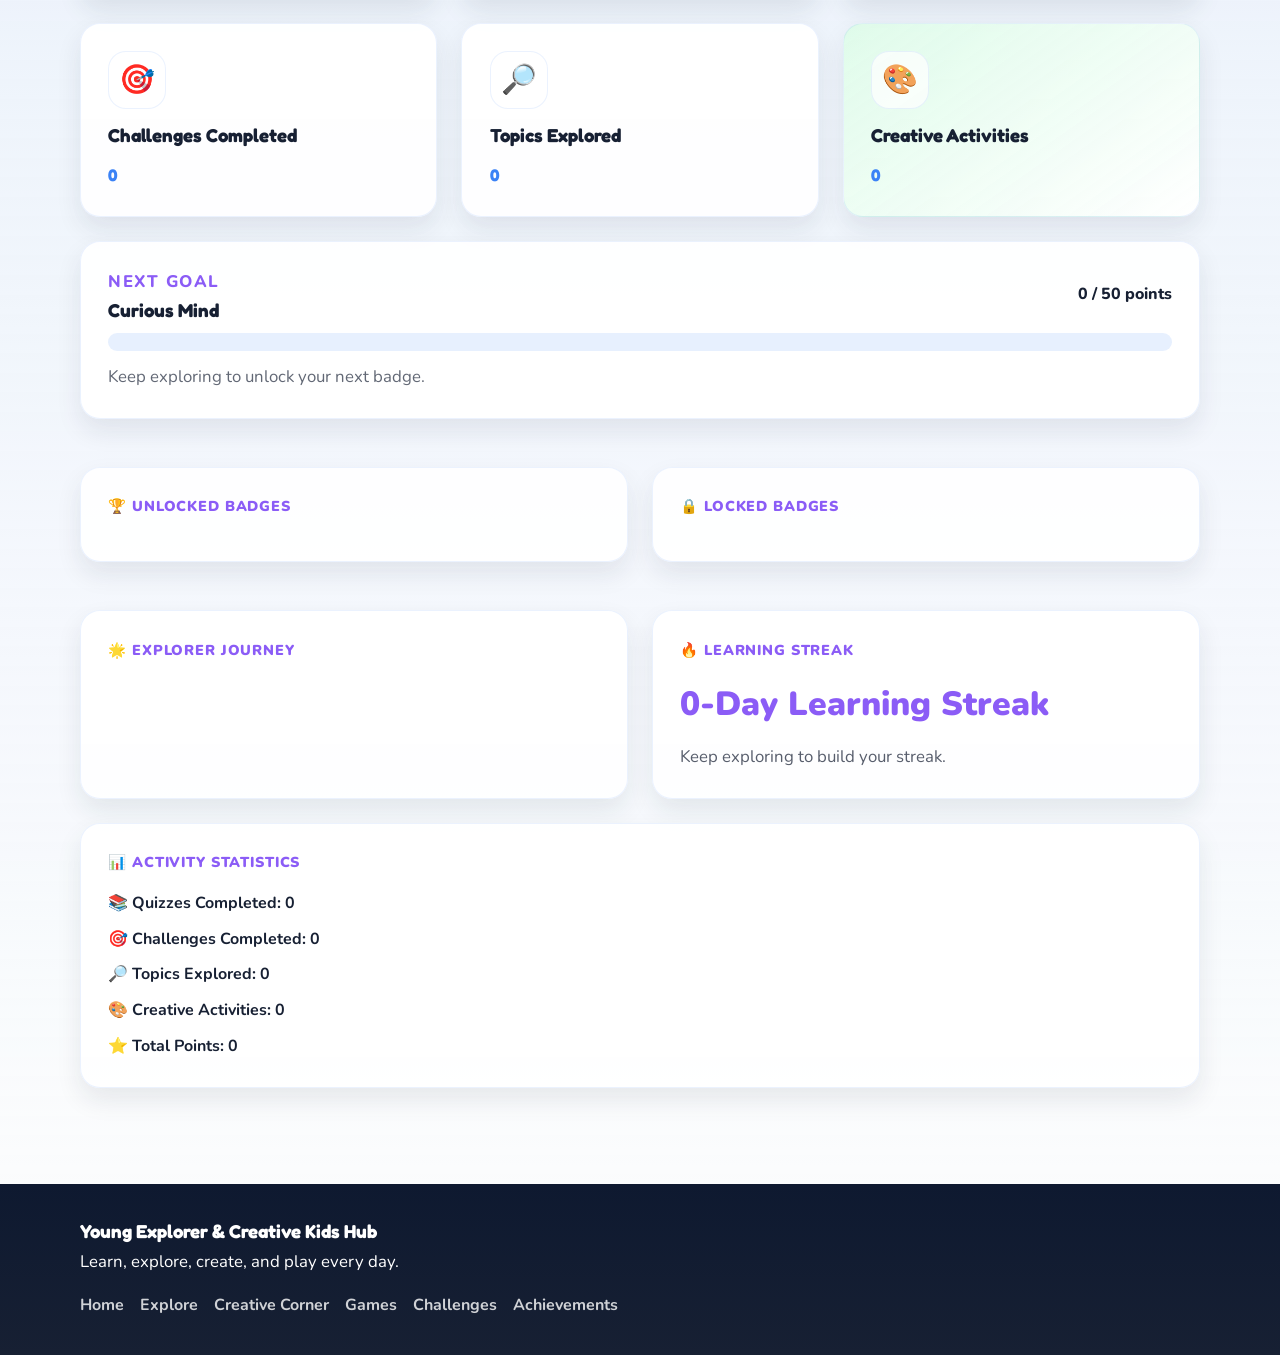
==== commit 8573361f: "Add Google Search Console verification" ====
--- a/index.html
+++ b/index.html
@@ -1,6 +1,7 @@
 <!DOCTYPE html>
 <html lang="en">
   <head>
+    <meta name="google-site-verification" content="lUA3Ksh0YRgB7_3EwapeyfBhh7Vio-yu7N61KVYqr-Q" />
     <meta charset="UTF-8" />
     <meta name="viewport" content="width=device-width, initial-scale=1.0" />
     <meta
